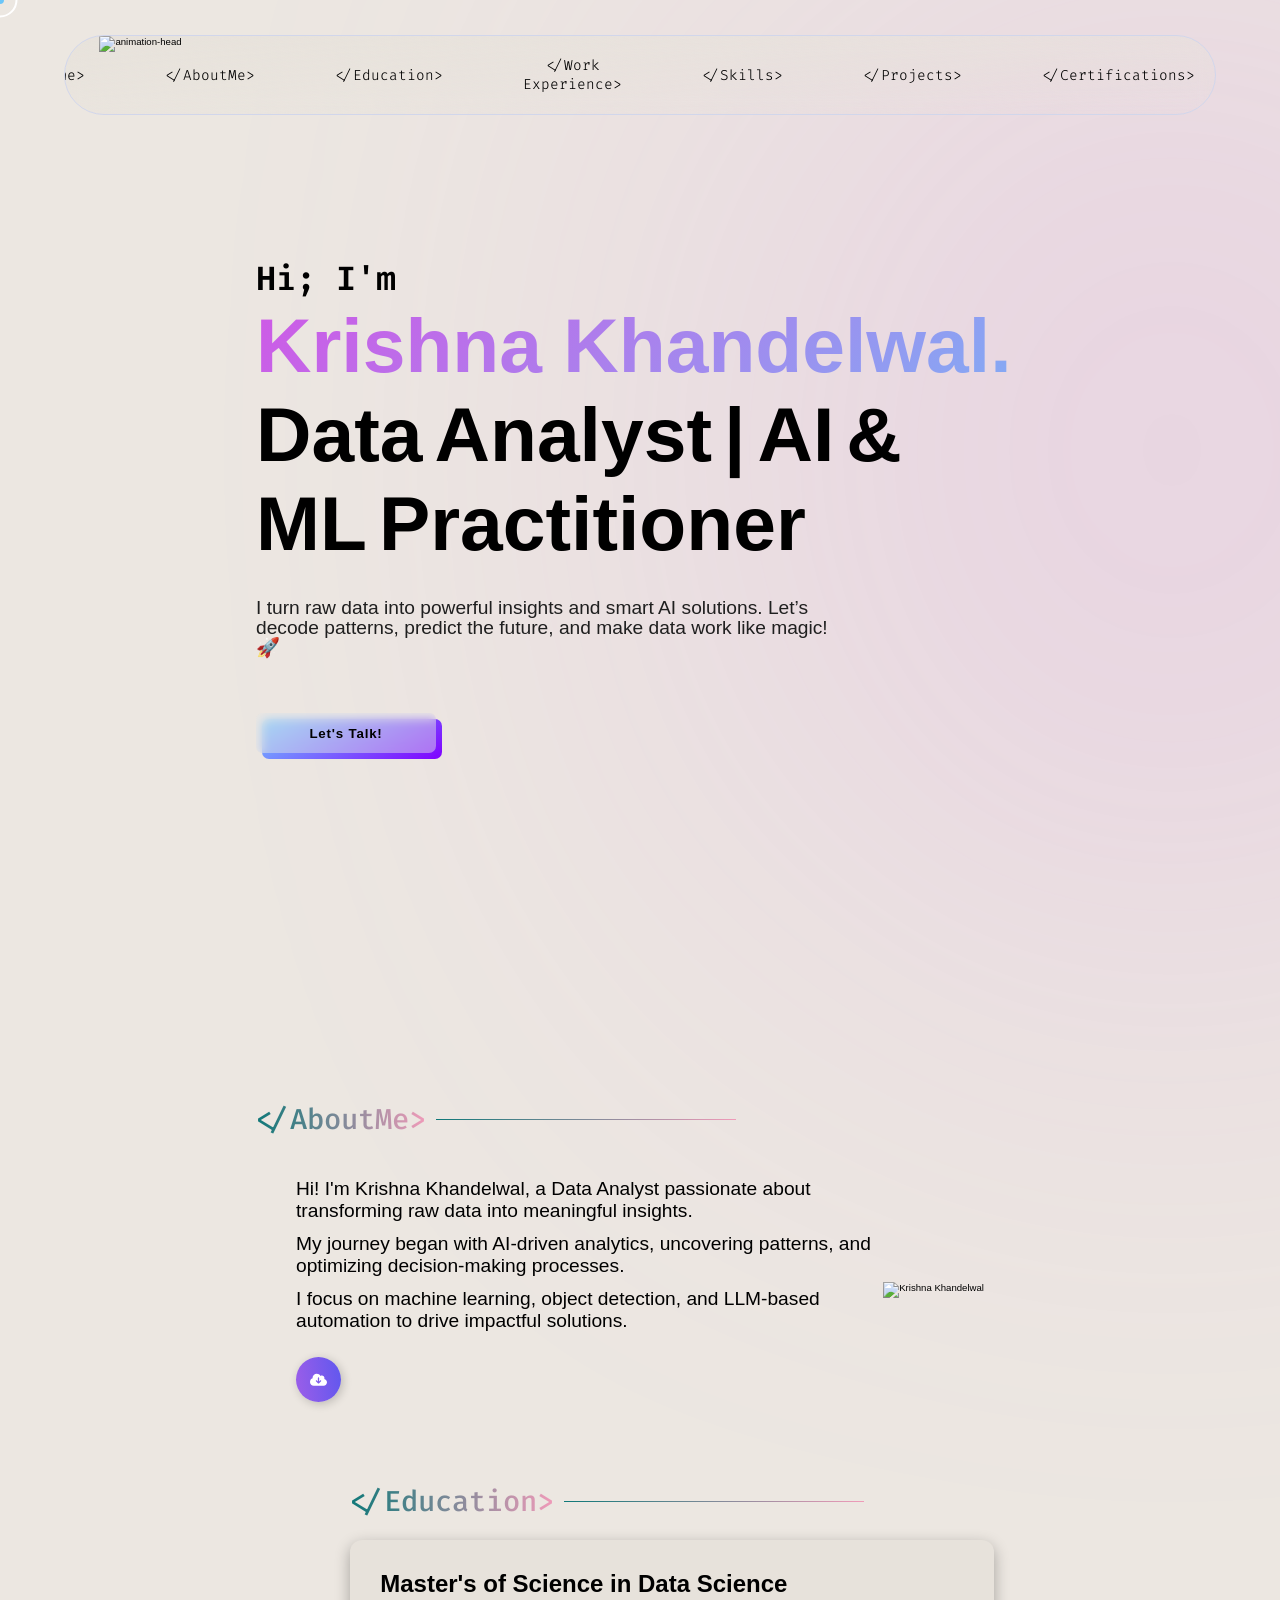
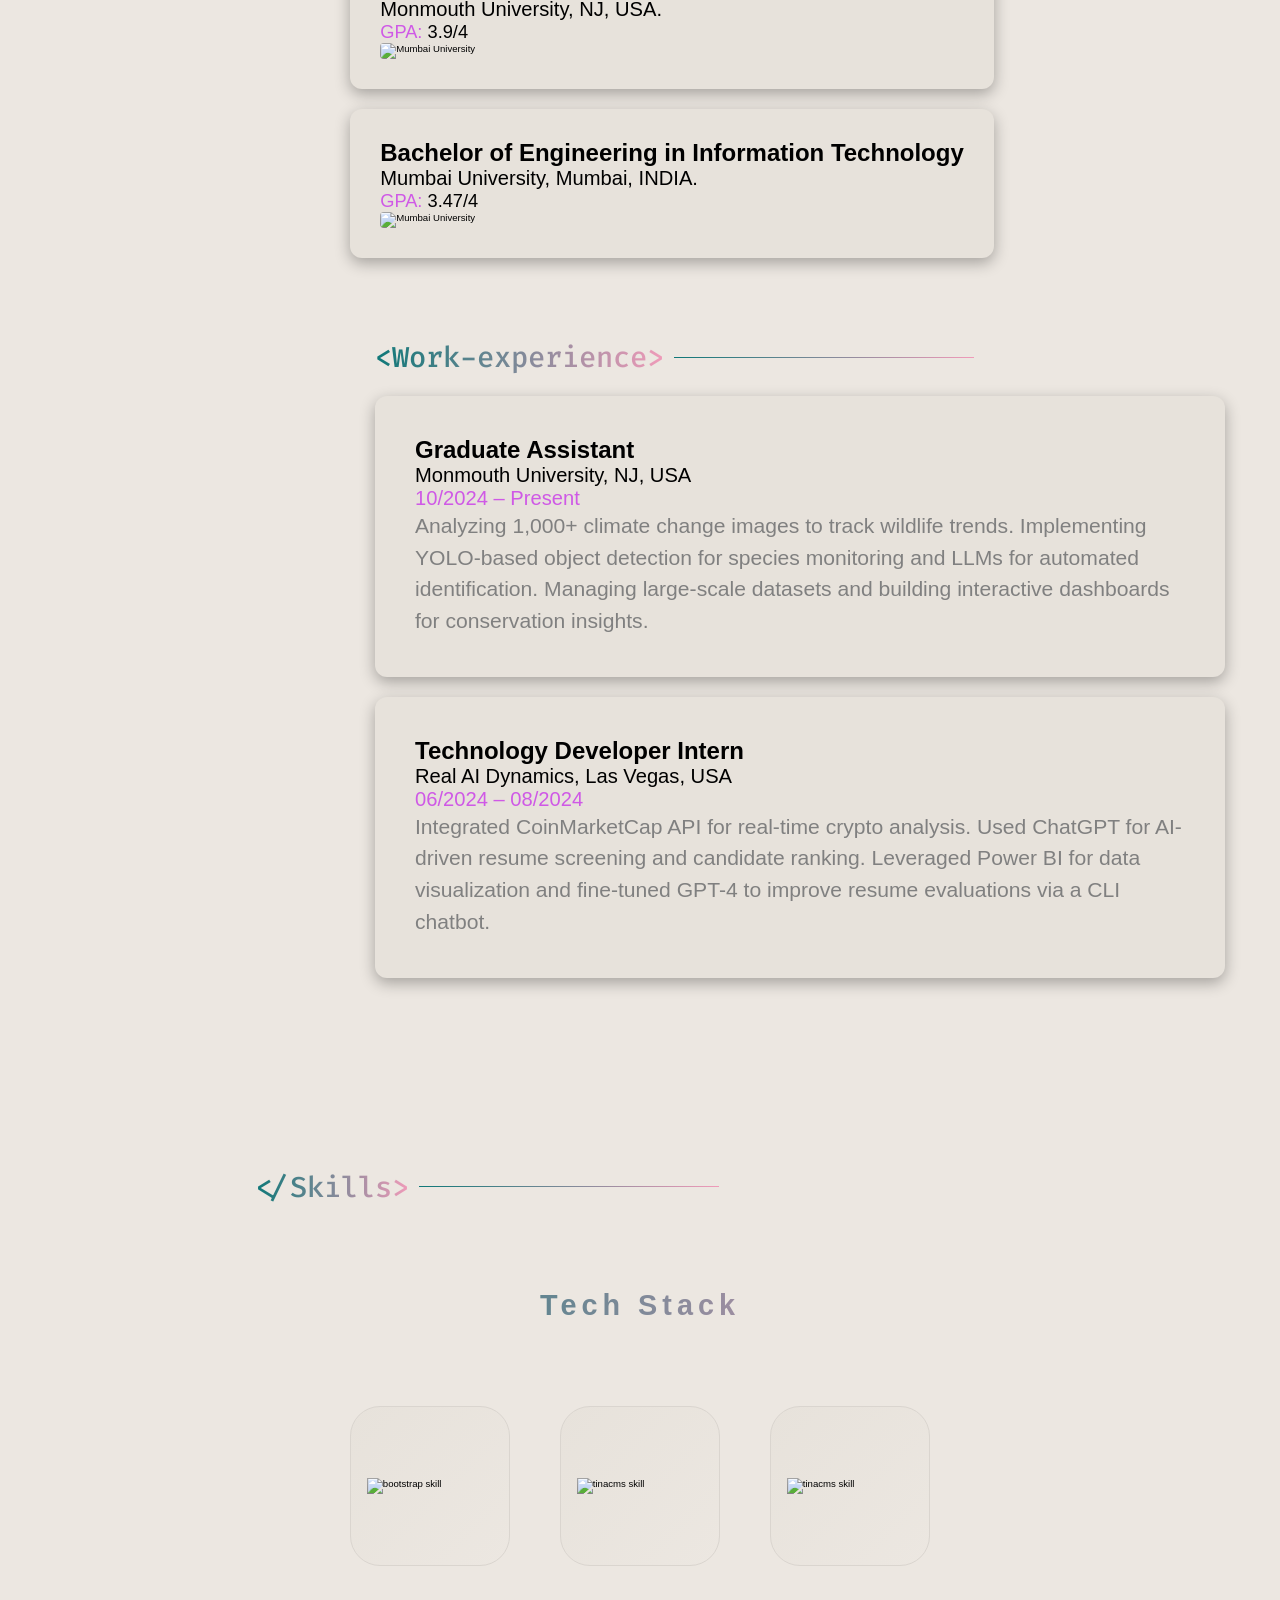
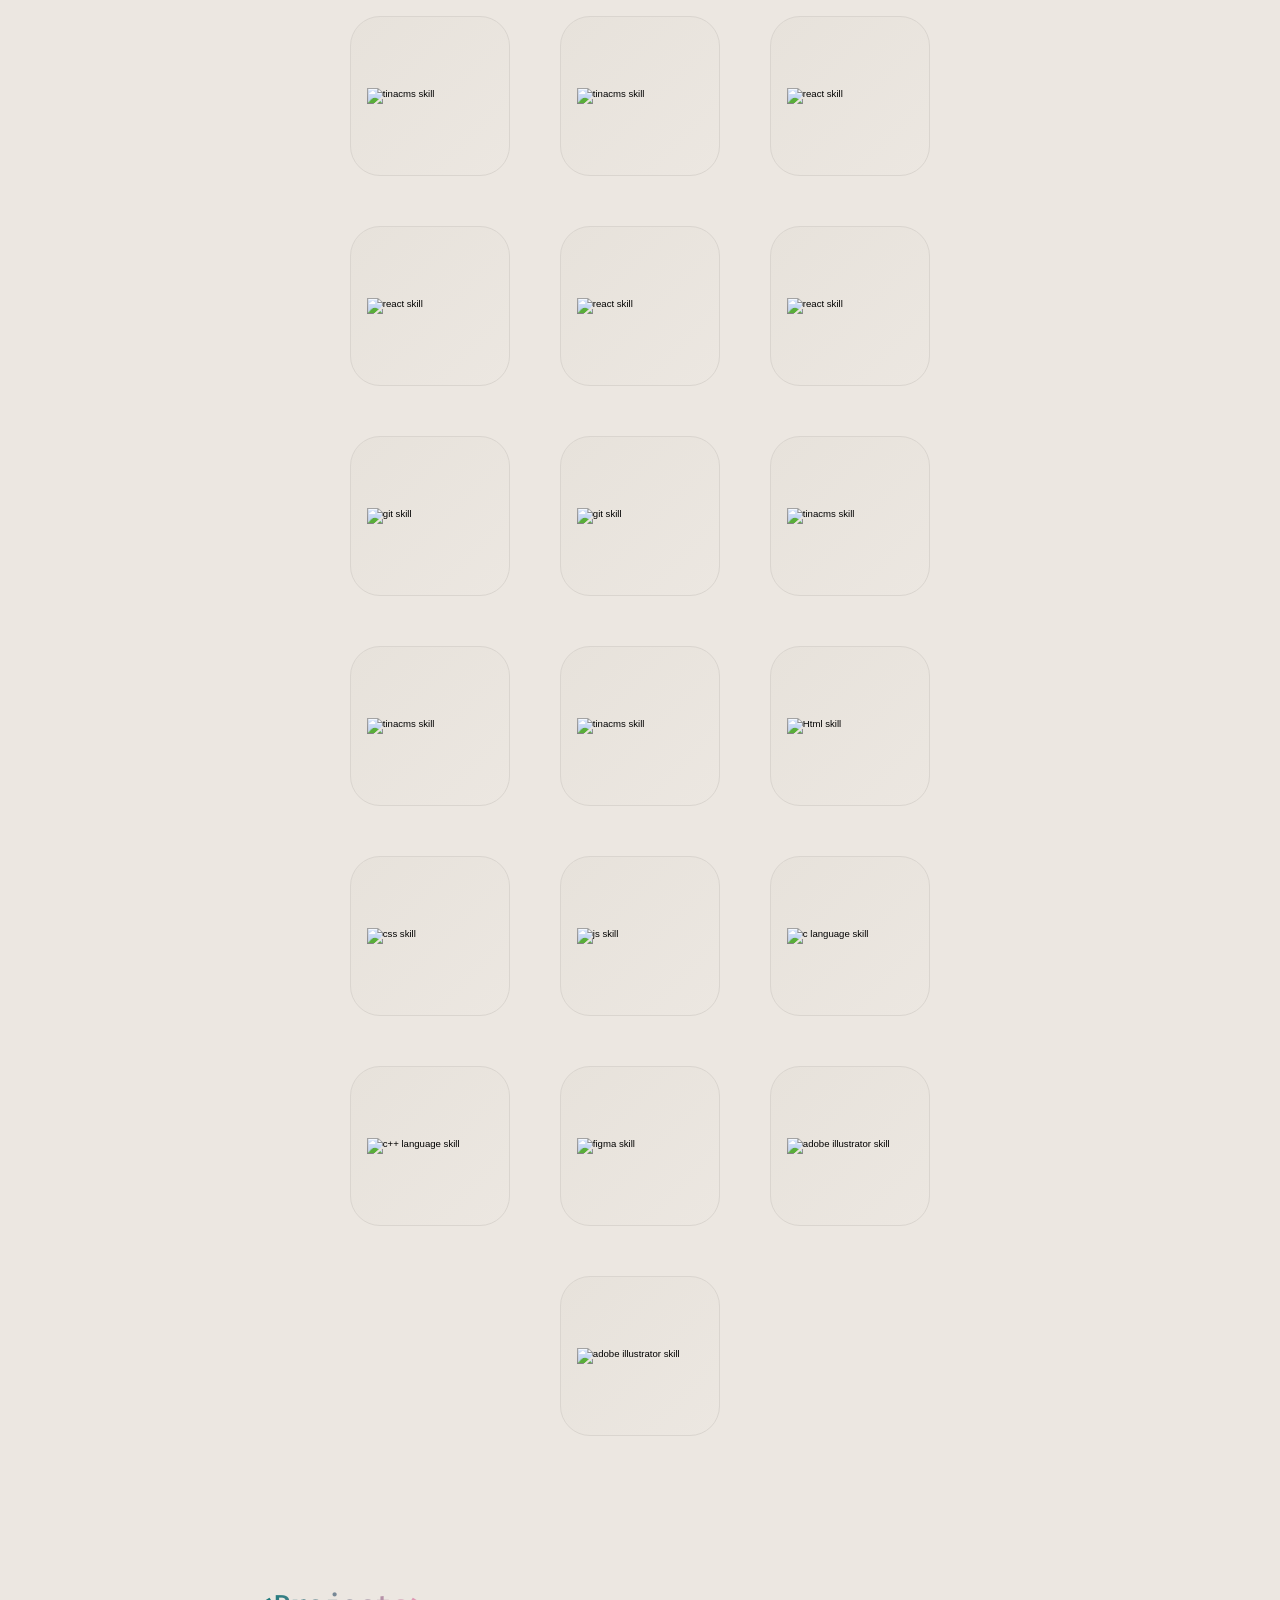
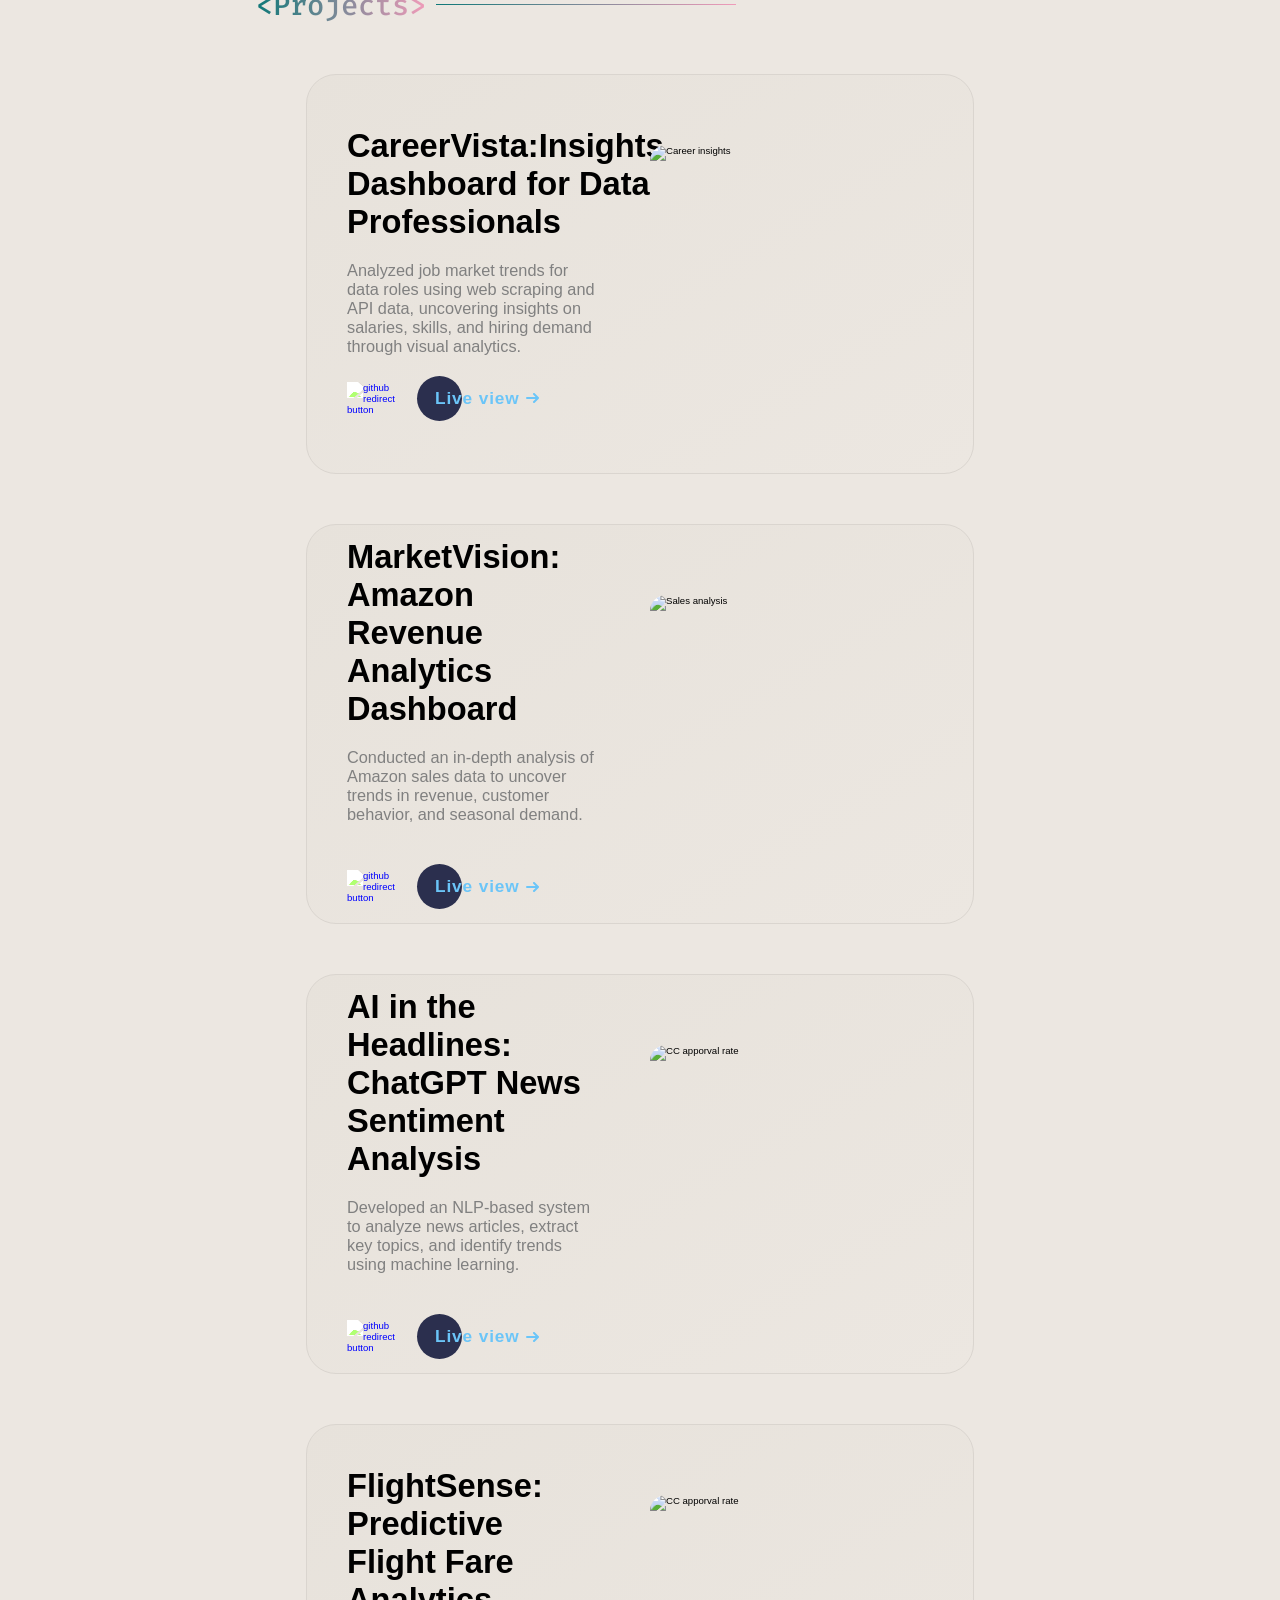
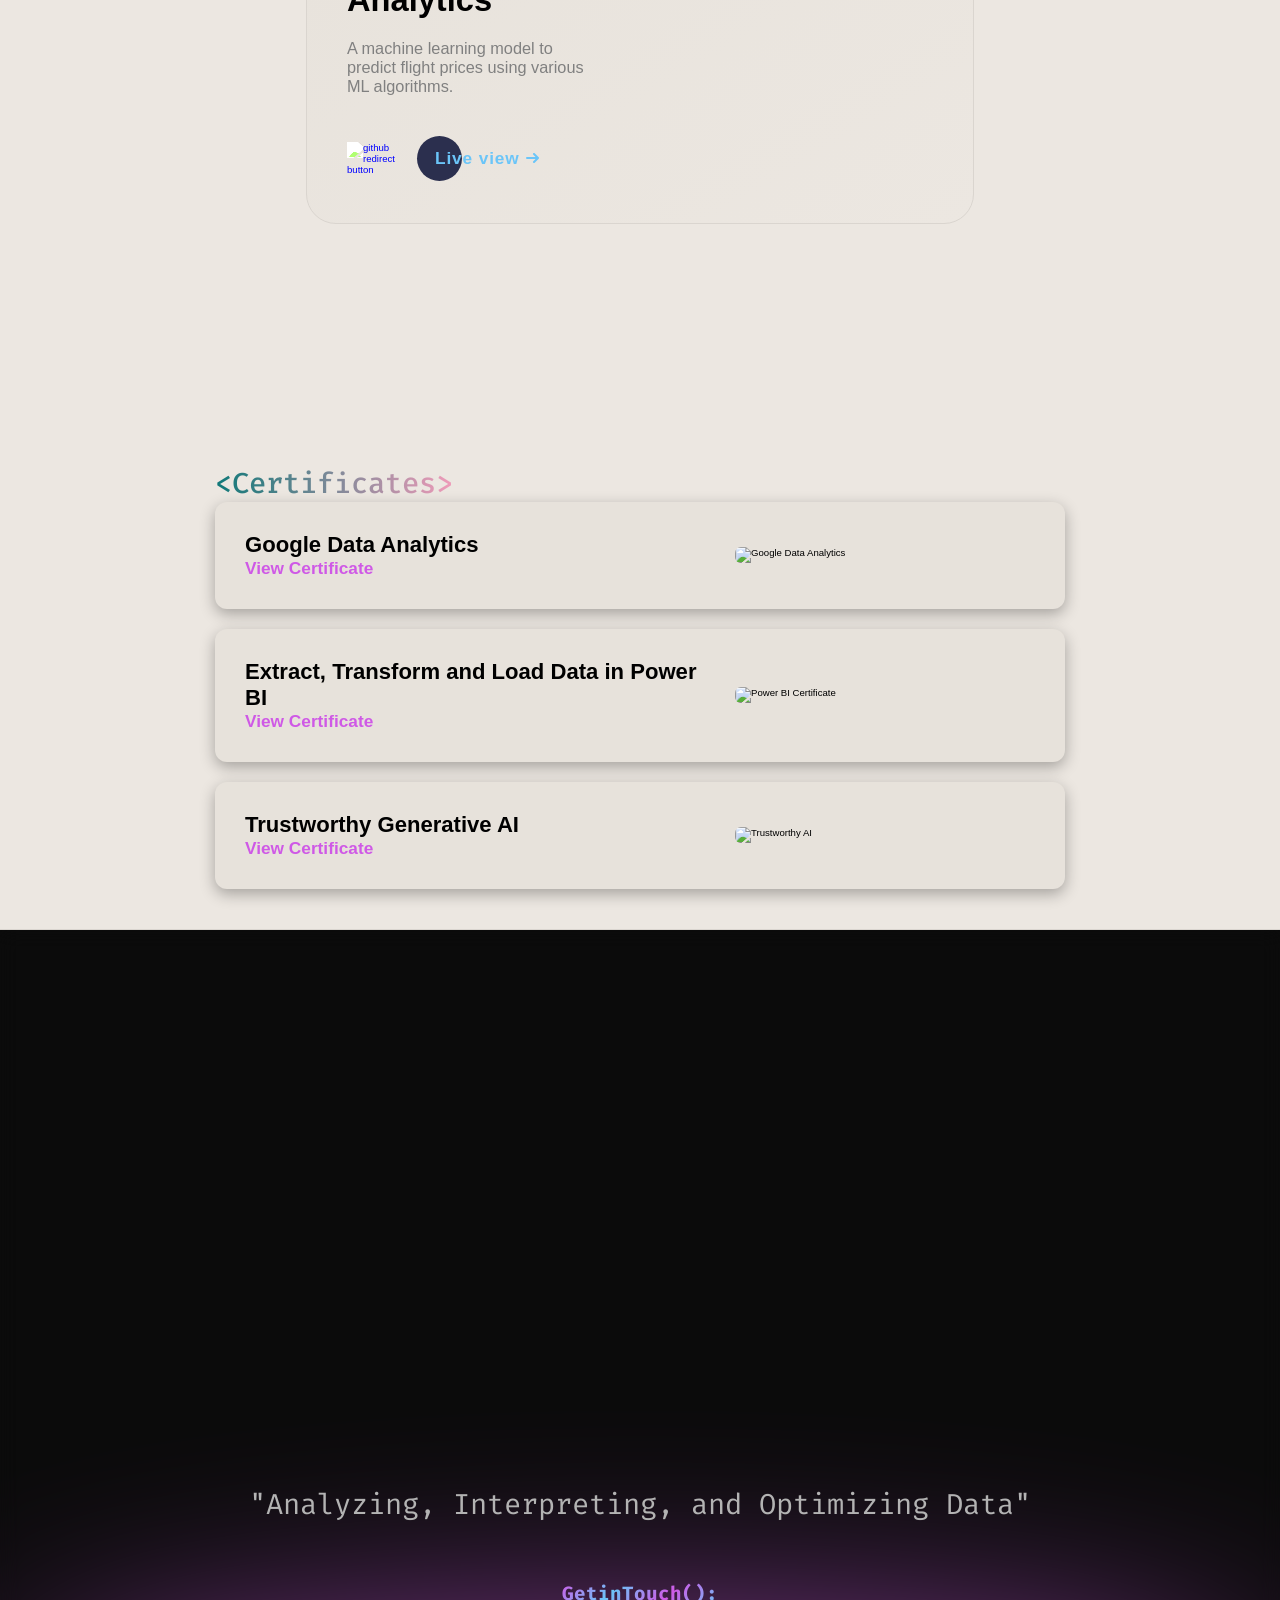
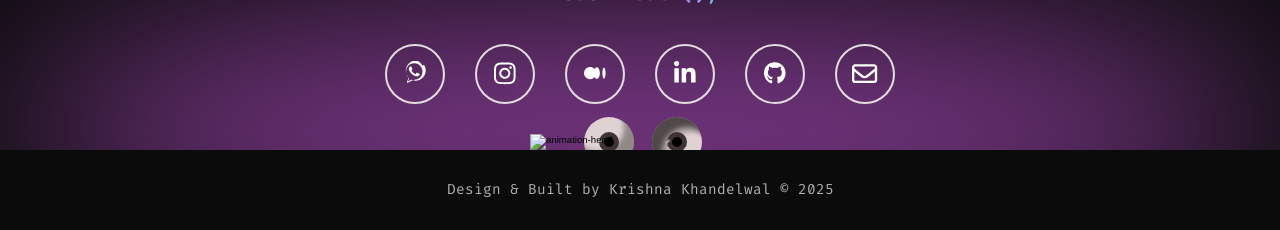
==== index.html @ 04df849b "Add files via upload" ====
<!DOCTYPE html>
<html lang="en">


<head>
  
  <meta charset="UTF-8" />
  <meta http-equiv="X-UA-Compatible" content="IE=edge" />
  <meta name="viewport" content="width=device-width, initial-scale=1.0" />
  <meta name="robots" content="index, follow" />
  <meta name="theme-color" content="#000" />
  <meta name="description"
    content="Krishna Khandelwal | Portfolio, Visit and know about me & my projects/designs. I value simple content structure, clean design patterns, and thoughtful interactions." />
  <meta name="keywords"
    content="" />
  <meta name="author" content="Vinod Jangid" />
  <meta property="og:image" content="" />
  <meta property="og:title" content="Krishna Khandelwal | Portfolio" />
  <meta property="og:description"
    content="Hi! My name is Krishna. I'm a Data analyst" />

  <meta property="og:url" content="" />
  <meta property="og:site_name" content="Krishna Khandelwal Portfolio" />

  <meta name="twitter:card" content="summary_large_image" />
  <meta name="twitter:site" content="@Vkrishnak30" />
  <meta name="twitter:title" content="Krishna Khandelwal | Portfolio" />
  <meta name="twitter:description"
  content="" />
  <meta name="twitter:image" content="" />
  <title>Krishna Khandelwal | Portfolio</title>
  <link rel="icon" type="image/x-icon" href="src/png/main-favicon.png" />
  <!-- aos cdn -->
  <link rel="stylesheet" href="https://unpkg.com/aos@next/dist/aos.css" />
  <!-- stylesheet -->
  <link rel="stylesheet" href="style.css" />
  <!-- google fonts-->
  <link rel="stylesheet"
    href="https://fonts.googleapis.com/css2?family=Passions+Conflict&family=Orbitron&family=Fira+Code&family=Six+Caps" />

<body  class="light-mode">
  
  <header>
    <div class="cursor-inner" id="cursor-inner"></div>
    <div class="cursor-outer" id="cursor-outer"></div>

    <div class="navbar" id="navbar">
      <div class="hey">Hey!</div>
      <div class="logo" tabindex="0" aria-label="vinod jangid logo">
        <div class="logo-top">
          <img src="src/png/nav-avatar.png" alt="animation-head" id="nav-avatar"/>
        </div>
      </div>
      <div class="navbar-tabs" id="navbar-tabs">
        <ul class="navbar-tabs-ul">
          <li class="home activeThistab" class="navbar-tabs-li" data-aos="fade-down" data-aos-delay="100">
            <a href="#home" tabindex="0" aria-label="Home menu button">
              &#60;/Home&#62;
            </a>
          </li>

          <li class="about" class="navbar-tabs-li" data-aos="fade-down" data-aos-delay="300">
            <a href="#about" aria-label="about menu button">
              &#60;/AboutMe&#62;
            </a>
          </li>

          <li class="education" class="navbar-tabs-li" data-aos="fade-down" data-aos-delay="300">
            <a href="#education" aria-label="about menu button">
              &#60;/Education&#62;
            </a>
          </li>

          <li class="work-experience navbar-tabs-li" data-aos="fade-down" data-aos-delay="300">
            <a href="work-experience.html" aria-label="work experience menu button">
              &#60;/Work Experience&#62;
            </a>
          </li>

          <li class="skills" class="navbar-tabs-li" data-aos="fade-down" data-aos-delay="500">
            <a href="#skills" aria-label="skills menu button">
              &#60;/Skills&#62;
            </a>
          </li>

          <li class="projects" class ="navbar-tabs-li" data-aos="fade-down" data-aos-delay="700">
            <a href="projects.html" aria-label="projects menu button">
              &#60;/Projects&#62;
            </a>
          </li>

          <li class="certifications navbar-tabs-li" data-aos="fade-down" data-aos-delay="500">
            <a href="certificates.html" aria-label="certifications menu button">
              &#60;/Certifications&#62;
            </a>
          </li>
        </ul>
      </div>
      <!-- navbar tabs ends -->
    </div>
  </header>
  <!-- header ends here -->

  <main>
    <!-- hamburger -->
    <div class="hamburger" id="hamburger" data-aos="fade">
      <div class="hamburgerbase">
        <button id="hamburger-button" onclick="hamburgerMenu()" tabindex="0" aria-label="Menu Button">
          <span class="burger-bar" id="burger-bar1"></span>
          <span class="burger-bar" id="burger-bar2"></span>
          <span class="burger-bar" id="burger-bar3"></span>
        </button>
      </div>
    </div>
    <!-- hamburger -->
    <div class="mobiletogglemenu" id="mobiletogglemenu">
      <ul class="mobile-navbar-tabs-ul" id="mobile-ul">
        <li id="home-mobile-tab" class="mobile-navbar-tabs-li home activeThismobiletab" onclick="hidemenubyli()">
          <a href="#home" tabindex="0" aria-label="Home menu button">
            &#60;/Home&#62;
          </a>
        </li>

        <li id="aboutme-mobile-tab" class="mobile-navbar-tabs-li about" onclick="hidemenubyli()">
          <a href="#about" tabindex="0" aria-label="about menu button">
            &#60;/AboutMe&#62;
          </a>
        </li>

        <li class="education" class="navbar-tabs-li" data-aos="fade-down" data-aos-delay="300">
          <a href="#education" abindex="0" aria-label="about menu button">
            &#60;/Education&#62;
          </a>
        </li>

        
        <li class="work-experience" class="navbar-tabs-li" data-aos="fade-down" data-aos-delay="300">
          <a href="#work-experience.html" abindex="0" aria-label="about menu button">
            &#60;/Work experience&#62;
          </a>
        </li>
        
        <li id="skills-mobile-tab" class="mobile-navbar-tabs-li skills" onclick="hidemenubyli()">
          <a href="#skills" tabindex="0" aria-label="skills menu button">
            &#60;/Skills&#62;
          </a>
        </li>
        <li id="projects-mobile-tab" class="mobile-navbar-tabs-li projects" onclick="hidemenubyli()">
          <a href="projects.html" aria-label="projects menu button">
            &#60;/Projects&#62;
          </a>
        </li>

        <li class="certifications" class="navbar-tabs-li" data-aos="fade-down" data-aos-delay="500">
          <a href="#certificates.html" aria-label="skills menu button">
            &#60;/Certifications&#62;
          </a>
        </li>
  
      </ul>
    </div>
    <!-- Mobile toggle menu ends -->

    <section class="landing-page-container" id="home">
      <div class="blob"></div>

      <div class="text-content">
        <article id="hello-friend" data-aos="fade-up" data-aos-delay="0">
          <p class="jello">H</p>
          <p class="jello">i</p>
          
          <p class="jello">;</p>
          &nbsp;
          <p class="jello">I</p>
          <p class="jello">'</p>
          <p class="jello">m</p>
        </article>
        <article id="name" data-aos="fade-up" data-aos-delay="200">
          <p class="jello">K</p>
          <p class="jello">r</p>
          <p class="jello">i</p>
          <p class="jello">s</p>
          <p class="jello">h</p>
          <p class="jello">n</p>
          <p class="jello">a</p>

          &nbsp;
          <p class="jello">K</p>
          <p class="jello">h</p>
          <p class="jello">a</p>
          <p class="jello">n</p>
          <p class="jello">d</p>
          <p class="jello">e</p>
          <p class="jello">l</p>
          <p class="jello">w</p>
          <p class="jello">a</p>
          <p class="jello">l</p>
          <p class="jello">.</p>
        </article>

        <article id="work" data-aos="fade-up" data-aos-delay="400">
          
          <div>
            <p class="jello">D</p>
            <p class="jello">a</p>
            <p class="jello">t</p>
            <p class="jello">a</p>
        </div>  
        
        <div>
            <p class="jello">A</p>
            <p class="jello">n</p>
            <p class="jello">a</p>
            <p class="jello">l</p>
            <p class="jello">y</p>
            <p class="jello">s</p>
            <p class="jello">t</p>
        </div>
        
        <div>
            <p class="jello">|</p>
        </div>
        
        <div>
            <p class="jello">A</p>
            <p class="jello">I</p>
        </div>
        
        <div>
            <p class="jello">&</p>
        </div>
        
        <div>
            <p class="jello">M</p>
            <p class="jello">L</p>
        </div>
        
        <div>
            <p class="jello">P</p>
            <p class="jello">r</p>
            <p class="jello">a</p>
            <p class="jello">c</p>
            <p class="jello">t</p>
            <p class="jello">i</p>
            <p class="jello">t</p>
            <p class="jello">i</p>
            <p class="jello">o</p>
            <p class="jello">n</p>
            <p class="jello">e</p>
            <p class="jello">r</p>
        </div>
        

        </article>
        <p id="info-para" data-aos="fade-up" data-aos-delay="600">
          I turn raw data into powerful insights and smart AI solutions. 
          Let’s decode patterns, predict the future, and make data work like magic! 🚀
        </p>
        <div class="contact-btn-div" data-aos="fade-up" data-aos-delay="800">
          <a href="mailto:krishnakhandelwal2001@gmail.com" tabindex="-1">
            <button class="letsTalkBtn">
              <p class="letsTalkBtn-text">Let's Talk!</p>
              <span class="letsTalkBtn-BG"></span>
            </button></a>
          <div class="setting-container" id="setting-container">
            <input type="checkbox" id="switchforsetting" onclick="settingtoggle()" />

            <label for="switchforsetting" id="labelforsetting" tabindex="0"
              aria-label="settings for sound and appearance"></label>

            <div class="visualmodetogglebuttoncontainer" id="visualmodetogglebuttoncontainer">
              <input type="checkbox" id="switchforvisualmode" onclick="visualmode()" />
              <label for="switchforvisualmode" id="labelforvisualmode" tabindex="0"
                aria-label="switch appearance"></label>
            </div>

            
          </div>
          <!-- setting div ends -->
           
        </div>
        <!-- contact-btn-div -->
      </div>
     
    </section>
    <!-- landing page ends here -->

<!-- ---------About me------------- -->

    <section class="about-section-container" id="about" data-aos="fade-up">
      <div class="about-section">
        <div class="section-heading">
          <h2 class="section-heading-article" tabindex="0" aria-label="About me heading">
            &#60;/AboutMe&#62;
          </h2>
          <p class="sectionHeadingP"></p>
        </div>

        <div class="info-dp-section">
          <div class="about-info">
            <p tabindex="0">
              Hi! I'm Krishna Khandelwal, a Data Analyst passionate about transforming raw data into meaningful insights.            </p>
            <br />
            <p tabindex="0">
              My journey began with AI-driven analytics, uncovering patterns, and optimizing decision-making processes.
                
            </p>
            <br />
            <p tabindex="0">
              I focus on machine learning, object detection, and LLM-based automation to drive impactful solutions.
                
            </p>
  <!------------- Resume button--------- -->

      <button class="resume-btn" id="resume-btn" onclick="openURL()">
        <div class="sign">
          <svg viewBox="0 0 640 512">
            <path
              d="M144 480C64.5 480 0 415.5 0 336c0-62.8 40.2-116.2 96.2-135.9c-.1-2.7-.2-5.4-.2-8.1c0-88.4 71.6-160 160-160c59.3 0 111 32.2 138.7 80.2C409.9 102 428.3 96 448 96c53 0 96 43 96 96c0 12.2-2.3 23.8-6.4 34.6C596 238.4 640 290.1 640 352c0 70.7-57.3 128-128 128H144zm79-167l80 80c9.4 9.4 24.6 9.4 33.9 0l80-80c9.4-9.4 9.4-24.6 0-33.9s-24.6-9.4-33.9 0l-39 39V184c0-13.3-10.7-24-24-24s-24 10.7-24 24V318.1l-39-39c-9.4-9.4-24.6-9.4-33.9 0s-9.4 24.6 0 33.9z" />
          </svg>
        </div>

        <div class="text">Resume</div>
      </button>
          </div>

          <div class="dp" data-aos="fade-up">
            <img src="src/webp/krishnasuit.jpeg" alt="Krishna Khandelwal" tabindex="0" aria-label="image of vinod" />
          </div>
        </div>
      </div>
    </section>
    <!-- about section ends  -->

<!-- ---------Education Starts------------- -->

    <section class="education-section-container" id="education" data-aos="fade-up">
      <div class="education-section">
        <div class="section-heading">
          <h2 class="section-heading-article" tabindex="0" aria-label="Education heading">
            &#60;/Education&#62;
          </h2>
          <p class="sectionHeadingP"></p>
        </div>

    
        <div class="education-details">
          <p tabindex="0"></p>
          <!-- Master's Degree -->
          <div class="education-card" data-aos="fade-right">
            <h3 class="degree">Master's of Science in Data Science</h3>
            <p class="university">Monmouth University, NJ, USA.</p>
            <p class="gpa">GPA: <span class="highlight">3.9/4</span></p>
            <img src="src/png/monmouth2.png" alt="Mumbai University" class="university-logo">
          </div>
    
          <!-- Bachelor's Degree -->
          <div class="education-card" data-aos="fade-left">
            <h3 class="degree">Bachelor of Engineering in Information Technology</h3>
            <p class="university">Mumbai University, Mumbai, INDIA.</p>
            <p class="gpa">GPA: <span class="highlight">3.47/4</span></p>
            <img src="src/png/mumbai.png" alt="Mumbai University" class="university-logo">
          </div>
        </div>
      </div>
    </section>
    <!-- ---------Education ENDS------------- -->

    <!------Work Exp start----- -->


    <section class="work-experience-section-container" id="work-experience" data-aos="fade-up">
      <div class="work-experience-section">
        <div class="section-heading">
          <h2 class="section-heading-article" tabindex="0" aria-label="Work Experience heading">
            &#60;<a href="work-experience.html">Work-experience</a>&#62;
          </h2>
          <p class="sectionHeadingP"></p>
        </div>
    
        <div class="work-experience-details">
          <p tabindex="0"></p>
    
          <!-- Job 1 -->
          <div class="work-experience-card" data-aos="fade-right">
            <h3 class="job-title">Graduate Assistant</h3>
            <p class="company">Monmouth University, NJ, USA</p>
            <p class="work-duration">10/2024 – Present</p>
            <p class="job-description">
              Analyzing 1,000+ climate change images to track wildlife trends. 
              Implementing YOLO-based object detection for species monitoring and LLMs for automated identification. 
              Managing large-scale datasets and building interactive dashboards for conservation insights.
            </p>
          </div>
    
          <!-- Job 2 -->
          <div class="work-experience-card" data-aos="fade-left">
            <h3 class="job-title">Technology Developer Intern</h3>
            <p class="company">Real AI Dynamics, Las Vegas, USA</p>
            <p class="work-duration">06/2024 – 08/2024</p>
            <p class="job-description">
              Integrated CoinMarketCap API for real-time crypto analysis. 
              Used ChatGPT for AI-driven resume screening and candidate ranking. 
              Leveraged Power BI for data visualization and fine-tuned GPT-4 to improve resume evaluations via a CLI chatbot.
            </p>
          </div>
          
        </div>
      </div>
    </section>

    <!------Work Exp END----- -->
    
    <!-- ---------Skills Starts------------- -->
    
    <section class="skills-section-container" id="skills">
      <div class="skills-section">
        <div class="section-heading" data-aos="fade-up">
          <h2 class="section-heading-article" tabindex="0" aria-label="skills heading">
            &#60;/Skills&#62;
          </h2>
          <p class="sectionHeadingP"></p>
        </div>

        <div class="frontend-dev-section">
          <h3 class="frontend-dev-heading" data-aos="fade-up" tabindex="0"
            aria-label="As a frontend a developer these are the skills i have">
            Tech Stack
          </h3>
          <ul class="tech-stack-wrapper">
            
            <li class="tech-stack-box" data-aos="fade-up">
              <img src="./src/png/python.png" alt="bootstrap skill" class="tech-stack-logo" />
              <span class="tooltip">PYTHON  </span>
            </li>

            <li class="tech-stack-box" data-aos="fade-up">
              <img src="./src/png/SCKIT LEARN.png" alt="tinacms skill" class="tech-stack-logo" />
              <span class="tooltip">SCIKIT LEARN</span>
            </li>

            <li class="tech-stack-box" data-aos="fade-up">
              <img src="./src/png/PYTORCH.png" alt="tinacms skill" class="tech-stack-logo" />
              <span class="tooltip">PYTORCH</span>
            </li>

            <li class="tech-stack-box" data-aos="fade-up">
              <img src="./src/png/TENSORFLOW.png" alt="tinacms skill" class="tech-stack-logo" />
              <span class="tooltip">TENSORFLOW</span>
            </li>

            <li class="tech-stack-box" data-aos="fade-up">
              <img src="./src/png/OPENCV.png" alt="tinacms skill" class="tech-stack-logo" />
              <span class="tooltip">OPENCV</span>
            </li>

            <li class="tech-stack-box" data-aos="fade-up">
              <img src="./src/png/mysql.png" alt="react skill" class="tech-stack-logo" />
              <span class="tooltip">SQL</span>
            </li>

            <li class="tech-stack-box" data-aos="fade-up">
              <img src="./src/png/MONGODB.png" alt="react skill" class="tech-stack-logo" />
              <span class="tooltip">MONGODB</span>
            </li>

            <li class="tech-stack-box" data-aos="fade-up">
              <img src="./src/png/r.png" alt="react skill" class="tech-stack-logo" />
              <span class="tooltip">R</span>
            </li>

            <li class="tech-stack-box" data-aos="fade-up">
              <img src="./src/png/AWS.png" alt="react skill" class="tech-stack-logo" />
              <span class="tooltip">AWS</span>
            </li>

            <li class="tech-stack-box" data-aos="fade-up">
              <img src="./src/png/Tableau.png" alt="git skill" class="tech-stack-logo" />
              <span class="tooltip">TABLEAU</span>
            </li>

            <li class="tech-stack-box" data-aos="fade-up">
              <img src="./src/png/Power BI.png" alt="git skill" class="tech-stack-logo" />
              <span class="tooltip">POWER BI</span>
            </li>

            <li class="tech-stack-box" data-aos="fade-up">
              <img src="./src/png/nlp.png" alt="tinacms skill" class="tech-stack-logo" />
              <span class="tooltip">NLP</span>
            </li>

            <li class="tech-stack-box" data-aos="fade-up">
              <img src="./src/png/deep-learning.png" alt="tinacms skill" class="tech-stack-logo" />
              <span class="tooltip">DEEP LEARNING</span>
            </li>

            <li class="tech-stack-box" data-aos="fade-up">
              <img src="./src/png/machine-learning.png" alt="tinacms skill" class="tech-stack-logo" />
              <span class="tooltip">ML</span>
            </li>

            <li class="tech-stack-box" data-aos="fade-up">
              <img src="./src/png/htmllogo.png" alt="Html skill" class="tech-stack-logo" />
              <span class="tooltip">HTML</span>
            </li>

            <li class="tech-stack-box" data-aos="fade-up">
              <img src="./src/png/csslogo.png" alt="css skill" class="tech-stack-logo" />
              <span class="tooltip">CSS</span>
            </li>

            <li class="tech-stack-box" data-aos="fade-up">
              <img src="./src/png/jslogo.png" alt="js skill" class="tech-stack-logo" />
              <span class="tooltip">JS</span>
            </li>

            <li class="tech-stack-box" data-aos="fade-up">
              <img src="./src/png/clogo.png" alt="c language skill" class="tech-stack-logo" />
              <span class="tooltip">C</span>
            </li>

            <li class="tech-stack-box" data-aos="fade-up">
              <img src="./src/png/cpplogo.png" alt="c++ language skill" class="tech-stack-logo" />
              <span class="tooltip">C++</span>
            </li>

            <li class="tech-stack-box" data-aos="fade-up">
              <img src="./src/png/figmalogo.png" alt="figma skill" class="tech-stack-logo" />
              <span class="tooltip">FIGMA</span>
            </li>

            <li class="tech-stack-box" data-aos="fade-up">
              <img src="./src/png/github-logo.png" alt="adobe illustrator skill" class="tech-stack-logo" />
              <span class="tooltip">GITHUB</span>
            </li>

            <li class="tech-stack-box" data-aos="fade-up">
              <img src="./src/png/ailogo.png" alt="adobe illustrator skill" class="tech-stack-logo" />
              <span class="tooltip">ADOBE AI</span>
            </li>
          </ul>
        </div>
      </div>
    </section>

    <!-- skills Ends -->

<!-- ---------Project Starts------------- -->

    <section class="projects-section-container" id="projects">
      <div class="projects-section-div">
        <div class="section-heading" data-aos="fade-up">
          <h2 class="section-heading-article" tabindex="0" aria-label="My projects starts from here">
            &#60;<a href="projects.html">Projects</a>&#62;
          </h2>
          <p class="sectionHeadingP"></p>
        </div>

        <!-- ---------DS analysis------------- -->

        <div class="project-boxes-div">
          <div data-aos="fade-up" class="project-box-wrapper">
            <div class="project-box project-box2" id="project-box2">
              <div class="info-div">
                
                <article class="ProjectHeading">CareerVista:Insights Dashboard for Data Professionals</article>
                <p class="ProjectDescription">
                  Analyzed job market trends for data roles using web scraping and API data, uncovering insights on salaries, skills, and hiring demand through visual analytics.
                </p>
                <div class="project-buttons">
                  <a href="https://github.com/Kkrishnaa30/Data-Job-Market-Analysis" target="_blank" class="github-redirect"
                    aria-label="">
                    <img src="src/svg/github.svg" alt="github redirect button" />
                  </a>
                  <a href="https://vinodjangid07.github.io/Pexelicons/" target="_blank" class="cta"
                    aria-label="Visit Pexelicons Live">
                    <span>Live view</span>
                    <svg viewBox="0 0 13 10" height="10px" width="15px">
                      <path d="M1,5 L11,5"></path>
                      <polyline points="8 1 12 5 8 9"></polyline>
                    </svg>
                  </a>
                </div>
              </div>
              <div class="image-div">
                <img src="src/webp/DS analysis.jpeg" alt="Career insights" />
              </div>
            </div>
          </div>

          <!-- -------Amazon sales--------------- -->
          <div class="project-box-wrapper" data-aos="fade-up">
            <div class="project-box project-box4" id="project-box4">
              <div class="info-div">
                          
                <article class="ProjectHeading">MarketVision: Amazon Revenue Analytics Dashboard</article>
                          <p class="ProjectDescription">
                            Conducted an in-depth analysis of Amazon sales data to uncover trends in revenue, customer behavior, and seasonal demand.
                        </p>
                          </p>
                          <div class="project-buttons">
                            <a href="https://github.com/Kkrishnaa30/Amazon-sales-analysis" target="_blank" class="github-redirect"
                              aria-label="Visit qr generator on github">
                              <img src="src/svg/github.svg" alt="github redirect button" />
                            </a>
                            <a href="https://medium.com/@krishnakhandelwal2001/amazon-sales-analysis-power-bi-dashboard-fbdd74bc66f2/" target="_blank" class="cta"
                              aria-label="Visit qr generator live">
                              <span>Live view</span>
                              <svg viewBox="0 0 13 10" height="10px" width="15px">
                                <path d="M1,5 L11,5"></path>
                                <polyline points="8 1 12 5 8 9"></polyline>
                              </svg>
                            </a>
                          </div>
                        </div>
                        <div class="image-div">
                          <img src="src/webp/Amazon.jpeg" alt="Sales analysis" />
                        </div>
                      </div>
                    </div>


          <!-- -------Chatgpt NLP--------------- -->
          
          <div class="project-box-wrapper" data-aos="fade-up">
            <div class="project-box project-box4" id="project-box4">
              <div class="info-div">
                
                <article class="ProjectHeading">AI in the Headlines: ChatGPT News Sentiment Analysis</article>
                <p class="ProjectDescription">
                  Developed an NLP-based system to analyze news articles, extract key topics, and identify trends using machine learning. 
              </p>
                </p>
                <div class="project-buttons">
                  <a href="https://github.com/Kkrishnaa30/Amazon-sales-analysis" target="_blank" class="github-redirect"
                    aria-label="Visit qr generator on github">
                    <img src="src/svg/github.svg" alt="github redirect button" />
                  </a>
                  <a href="https://medium.com/@krishnakhandelwal2001/ai-in-the-headlines-chatgpt-news-sentiment-analysis-eab8172c2d49" target="_blank" class="cta"
                    aria-label=>
                    <span>Live view</span>
                    <svg viewBox="0 0 13 10" height="10px" width="15px">
                      <path d="M1,5 L11,5"></path>
                      <polyline points="8 1 12 5 8 9"></polyline>
                    </svg>
                  </a>
                </div>
              </div>
              <div class="image-div">
                <img src="src/webp/GPT.png" alt="CC apporval rate" />
              </div>
            </div>
          </div>

          <!-- -------Flightsense--------------- -->

          <div class="project-box-wrapper" data-aos="fade-up">
            <div class="project-box project-box4" id="project-box4">
              <div class="info-div">
                
                <article class="ProjectHeading">FlightSense: Predictive Flight Fare Analytics</article>
                <p class="ProjectDescription">
                  A machine learning model to predict flight prices using various ML algorithms.
              </p>
                </p>
                <div class="project-buttons">
                  <a href="https://github.com/Kkrishnaa30/Flight-Fare-prediction" target="_blank" class="github-redirect"
                    aria-label="Visit qr generator on github">
                    <img src="src/svg/github.svg" alt="github redirect button" />
                  </a>
                  <a href="https://vinodjangid07.github.io/QR-Generator/" target="_blank" class="cta"
                    aria-label="Visit qr generator live">
                    <span>Live view</span>
                    <svg viewBox="0 0 13 10" height="10px" width="15px">
                      <path d="M1,5 L11,5"></path>
                      <polyline points="8 1 12 5 8 9"></polyline>
                    </svg>
                  </a>
                </div>
              </div>
              <div class="image-div">
                <img src="src/webp/FLIGHT-ICON.jpg" alt="CC apporval rate" />
              </div>
            </div>
          </div>

          <!-- ------End of project section---------------- -->

        </div>
      </div>
    </section>


<!-- ---------certificate Starts------------- -->

    <!-- Certificate Section -->
<section class="certificates-section-container" id="certifications" data-aos="fade-up">
  <div class="certificates-section">
    <div class="section-heading">
      <h2 class="section-heading-article" tabindex="0" aria-label="Certificates heading">
        &#60;<a href="certificates.html">Certificates</a>&#62;
      </h2>
    </div>

    <div class="certificates-details">
      
      <div class="certificate-card" data-aos="fade-right">
        <div class="certificate-info">
          <h3 class="certificate-title">Google Data Analytics</h3>
          <p class="certificate-link">
            <a href="https://www.coursera.org/account/accomplishments/professional-cert/QFAFGGZ4BFWE" target="_blank">View Certificate</a>
          </p>
        </div>
        <img src="src/png/google data.jpg" alt="Google Data Analytics" class="certificate-image">
      </div>

     
      <div class="certificate-card" data-aos="fade-left">
        <div class="certificate-info">
          <h3 class="certificate-title">Extract, Transform and Load Data in Power BI</h3>
          <p class="certificate-link">
            <a href="https://www.coursera.org/account/accomplishments/verify/12G3BDYAED9E" target="_blank">View Certificate</a>
          </p>
        </div>
        <img src="src/png/ets.png" alt="Power BI Certificate" class="certificate-image">
      </div>

      <div class="certificate-card" data-aos="fade-left">
          <div class="certificate-info">
            <h3 class="certificate-title">Trustworthy Generative AI</h3>
            <p class="certificate-link">
              <a href="https://www.coursera.org/account/accomplishments/verify/TFZH9MPK77Z3" target="_blank">View Certificate</a>
            </p>
          </div>
          <img src="src/png/trust ai.png" alt="Trustworthy AI" class="certificate-image">
        </div>

    </div>
    
  </div>
</section>
<!-- ---------certificate ENDS------------- -->

  
  </main>
  <!-- main ends here -->

  <footer id="footer">
    <button class="fas" id="backtotopbutton" onclick="scrolltoTopfunction()">
      <article aria-label="Back to top">&#8592;BACK TO TOP</article>
    </button>
    <div class="footer-background">
      <div class="footer-blob"></div>
    </div>
    <div class="footer-foreground">
      <div class="footercontainer">
        <div class="two-words">
          <article tabindex="0" aria-label="Analyzing, Interpreting, and Optimizing Data, my quote">
            "Analyzing, Interpreting, and Optimizing Data"
          </article>
        </div>
        <div class="social-media-container">
          <div class="getintouch-heading">
            <article>GetinTouch();</article>
          </div>
          <div class="logos">
          
          <a href="https://wa.me/18488449148" target="_blank" tabindex="0"
            aria-label="Chat with me on WhatsApp">
            <svg xmlns="http://www.w3.org/2000/svg" viewBox="0 0 448 512" class="SocialHandle">
              <path
                d="M380.9 97.1C339-3.2 240.3-33.6 147.5 16.2 97.1 43.5 58.4 91.8 44.4 149.5c-17.4 70.4 3.7 144 53.5 195.3l-35.7 93.1c-2.4 6.3.3 13.2 6.6 15.9 3.6 1.5 7.7 1.2 11.1-.7l98.7-53.6c19.5 5.3 39.6 8 59.8 8 116.8 0 211.9-94.4 211.9-211.2 0-43.3-13.1-84.5-37.4-119.2zm-169.1 302.4c-19.3 0-38.5-2.6-56.9-7.8-4.5-1.2-9.2-.7-13.3 1.3l-61.7 33.5 22.2-57.9c2.7-6.9 1.1-14.7-4.1-19.9-48.8-49.4-66.3-120.9-45.3-188.3 12-40.2 39.1-74.1 75.4-94.4 82.6-45.3 188.6-15.9 233.9 66.7 45.3 82.6 15.9 188.6-66.7 233.9-25.7 14.1-54.4 21.5-83.5 21.5zm101.7-138.5c-5.5-2.8-32.8-16.2-37.9-18.1-5.1-1.9-8.8-2.8-12.5 2.8s-14.3 18.1-17.5 21.8c-3.2 3.7-6.4 4.2-11.9 1.4-32.5-16.2-53.8-28.9-75.3-65.3-5.7-9.8 5.7-9.1 16.2-30.3 1.8-3.7.9-6.9-.5-9.7s-12.5-30.2-17.1-41.3c-4.5-10.8-9.1-9.3-12.5-9.5-3.2-.2-6.9-.2-10.5-.2s-9.7 1.4-14.7 6.9c-5.1 5.5-19.2 18.7-19.2 45.7s19.7 53.1 22.5 56.8c2.8 3.7 38.8 59.5 94.2 83.4 13.2 5.7 23.5 9.1 31.6 11.7 13.3 4.2 25.4 3.6 35 2.2 10.7-1.6 32.8-13.4 37.4-26.3 4.6-12.8 4.6-23.8 3.2-26.3-1.3-2.4-5-3.7-10.5-6.4z" />
            </svg>
          </a>
            

            <a href="https://www.instagram.com/_krrishna/profilecard/?igsh=MXdoaXRidDgxOXJ0dg%3D%3D" target="_blank" tabindex="0"
              aria-label="My instagram"><svg viewBox="0 0 448 512" class="SocialHandle">
                <path
                  d="M224.1 141c-63.6 0-114.9 51.3-114.9 114.9s51.3 114.9 114.9 114.9S339 319.5 339 255.9 287.7 141 224.1 141zm0 189.6c-41.1 0-74.7-33.5-74.7-74.7s33.5-74.7 74.7-74.7 74.7 33.5 74.7 74.7-33.6 74.7-74.7 74.7zm146.4-194.3c0 14.9-12 26.8-26.8 26.8-14.9 0-26.8-12-26.8-26.8s12-26.8 26.8-26.8 26.8 12 26.8 26.8zm76.1 27.2c-1.7-35.9-9.9-67.7-36.2-93.9-26.2-26.2-58-34.4-93.9-36.2-37-2.1-147.9-2.1-184.9 0-35.8 1.7-67.6 9.9-93.9 36.1s-34.4 58-36.2 93.9c-2.1 37-2.1 147.9 0 184.9 1.7 35.9 9.9 67.7 36.2 93.9s58 34.4 93.9 36.2c37 2.1 147.9 2.1 184.9 0 35.9-1.7 67.7-9.9 93.9-36.2 26.2-26.2 34.4-58 36.2-93.9 2.1-37 2.1-147.8 0-184.8zM398.8 388c-7.8 19.6-22.9 34.7-42.6 42.6-29.5 11.7-99.5 9-132.1 9s-102.7 2.6-132.1-9c-19.6-7.8-34.7-22.9-42.6-42.6-11.7-29.5-9-99.5-9-132.1s-2.6-102.7 9-132.1c7.8-19.6 22.9-34.7 42.6-42.6 29.5-11.7 99.5-9 132.1-9s102.7-2.6 132.1 9c19.6 7.8 34.7 22.9 42.6 42.6 11.7 29.5 9 99.5 9 132.1s2.7 102.7-9 132.1z" />
              </svg></a>
            
            <a href="https://medium.com/@krishnakhandelwal2001" target="_blank" tabindex="0"
              aria-label="My Medium Profile">
              <svg viewBox="0 0 1043.63 592.71" class="SocialHandle">
                <g data-name="Layer 2">
                  <g data-name="Layer 1">
                    <path
                      d="M588.67 296.21c0 163.67-131.81 296.21-294.34 296.21S0 459.88 0 296.21 131.81 0 294.34 0s294.33 132.54 294.33 296.21ZM765.62 296.21c0 156.31-65.78 283.06-146.96 283.06s-146.95-126.75-146.95-283.06 65.78-283.07 146.95-283.07 146.96 126.75 146.96 283.07Zm278 0c0 150.24-34.91 272.18-77.98 272.18s-77.98-121.94-77.98-272.18 34.91-272.18 77.98-272.18 77.98 121.94 77.98 272.18Z" />
                  </g>
                </g>
              </svg>
            </a>
             
            <a href="https://www.linkedin.com/in/krishnak-in/" target="_blank"
              aria-label="My Linkedin"><svg class="SocialHandle" viewBox="0 0 448 512">
                <path
                  d="M100.28 448H7.4V148.9h92.88zM53.79 108.1C24.09 108.1 0 83.5 0 53.8a53.79 53.79 0 0 1 107.58 0c0 29.7-24.1 54.3-53.79 54.3zM447.9 448h-92.68V302.4c0-34.7-.7-79.2-48.29-79.2-48.29 0-55.69 37.7-55.69 76.7V448h-92.78V148.9h89.08v40.8h1.3c12.4-23.5 42.69-48.3 87.88-48.3 94 0 111.28 61.9 111.28 142.3V448z" />
              </svg></a>

            <a href="https://github.com/Kkrishnaa30" target="_blank" aria-label="My github"><svg viewBox="0 0 496 512"
                class="SocialHandle">
                <path
                  d="M165.9 397.4c0 2-2.3 3.6-5.2 3.6-3.3.3-5.6-1.3-5.6-3.6 0-2 2.3-3.6 5.2-3.6 3-.3 5.6 1.3 5.6 3.6zm-31.1-4.5c-.7 2 1.3 4.3 4.3 4.9 2.6 1 5.6 0 6.2-2s-1.3-4.3-4.3-5.2c-2.6-.7-5.5.3-6.2 2.3zm44.2-1.7c-2.9.7-4.9 2.6-4.6 4.9.3 2 2.9 3.3 5.9 2.6 2.9-.7 4.9-2.6 4.6-4.6-.3-1.9-3-3.2-5.9-2.9zM244.8 8C106.1 8 0 113.3 0 252c0 110.9 69.8 205.8 169.5 239.2 12.8 2.3 17.3-5.6 17.3-12.1 0-6.2-.3-40.4-.3-61.4 0 0-70 15-84.7-29.8 0 0-11.4-29.1-27.8-36.6 0 0-22.9-15.7 1.6-15.4 0 0 24.9 2 38.6 25.8 21.9 38.6 58.6 27.5 72.9 20.9 2.3-16 8.8-27.1 16-33.7-55.9-6.2-112.3-14.3-112.3-110.5 0-27.5 7.6-41.3 23.6-58.9-2.6-6.5-11.1-33.3 2.6-67.9 20.9-6.5 69 27 69 27 20-5.6 41.5-8.5 62.8-8.5s42.8 2.9 62.8 8.5c0 0 48.1-33.6 69-27 13.7 34.7 5.2 61.4 2.6 67.9 16 17.7 25.8 31.5 25.8 58.9 0 96.5-58.9 104.2-114.8 110.5 9.2 7.9 17 22.9 17 46.4 0 33.7-.3 75.4-.3 83.6 0 6.5 4.6 14.4 17.3 12.1C428.2 457.8 496 362.9 496 252 496 113.3 383.5 8 244.8 8zM97.2 352.9c-1.3 1-1 3.3.7 5.2 1.6 1.6 3.9 2.3 5.2 1 1.3-1 1-3.3-.7-5.2-1.6-1.6-3.9-2.3-5.2-1zm-10.8-8.1c-.7 1.3.3 2.9 2.3 3.9 1.6 1 3.6.7 4.3-.7.7-1.3-.3-2.9-2.3-3.9-2-.6-3.6-.3-4.3.7zm32.4 35.6c-1.6 1.3-1 4.3 1.3 6.2 2.3 2.3 5.2 2.6 6.5 1 1.3-1.3.7-4.3-1.3-6.2-2.2-2.3-5.2-2.6-6.5-1zm-11.4-14.7c-1.6 1-1.6 3.6 0 5.9 1.6 2.3 4.3 3.3 5.6 2.3 1.6-1.3 1.6-3.9 0-6.2-1.4-2.3-4-3.3-5.6-2z" />
              </svg></a>

            <a href="mailto:krishnakhandelwal2001@gmail.com" target="_blank" aria-label="My G mail"><svg id="GmailLogo"
                viewBox="0 0 512 512">
                <path
                  d="M64 112c-8.8 0-16 7.2-16 16v22.1L220.5 291.7c20.7 17 50.4 17 71.1 0L464 150.1V128c0-8.8-7.2-16-16-16H64zM48 212.2V384c0 8.8 7.2 16 16 16H448c8.8 0 16-7.2 16-16V212.2L322 328.8c-38.4 31.5-93.7 31.5-132 0L48 212.2zM0 128C0 92.7 28.7 64 64 64H448c35.3 0 64 28.7 64 64V384c0 35.3-28.7 64-64 64H64c-35.3 0-64-28.7-64-64V128z" />
              </svg></a>
              
          </div>
        </div>
        <div class="footer-avatar-container">
          <img src="src/png/footer-avatar-krishna.png" alt="animation-head" class="footer-avatar-img" id="footer-wala-avatar"/>
          <div class="footer-avatar-face">
            <div class="footer-avatar-eye footer-left-eye">
              <div class="footer-pupil"></div>
            </div>
            <div class="footer-avatar-eye footer-right-eye">
              <div class="footer-pupil"></div>
            </div>
          </div>
        </div>
        <div class="footer-bottom">
          <article>
            Design & Built by Krishna Khandelwal
            &#169; 2025
          </article>
        </div>
      </div>
    </div>
  </footer>
  <!-- footer ends here -->

  <script src="main.js"></script>

  <script src="https://unpkg.com/aos@next/dist/aos.js"></script>
  <script>
    AOS.init();
  </script>

  <script>
    function openURL() {
      var url = "src/pdf/Resume-Krishnak.pdf";

      window.open(url, "_blank");
    }
  </script>

  <script>
    const cursorInner = document.getElementById("cursor-inner");
    const cursorOuter = document.getElementById("cursor-outer");
    const links = document.querySelectorAll("a,label,button");

    document.addEventListener("mousemove", function (e) {
      const posX = e.clientX;
      const posY = e.clientY;

      cursorInner.style.left = `${posX}px`;
      cursorInner.style.top = `${posY}px`;

      // cursorOuter.style.left = `${posX}px`;
      // cursorOuter.style.top = `${posY}px`;

      cursorOuter.animate(
        {
          left: `${posX}px`,
          top: `${posY}px`,
        },
        { duration: 500, fill: "forwards" }
      );

      links.forEach((link) => {
        link.addEventListener("mouseenter", () => {
          cursorInner.classList.add("hover");
          cursorOuter.classList.add("hover");
        });
        link.addEventListener("mouseleave", () => {
          cursorInner.classList.remove("hover");
          cursorOuter.classList.remove("hover");
        });
      });
    });
  </script>
 
</body>

</html>
---- style.css ----
#labelforsetting,
#labelforvisualmode,
#switchforvisualmode:checked+#labelforvisualmode {
    background-repeat: no-repeat;
    background-position: center
}

#labelforsetting,
#labelforsound {
    height: 40px;
    background-size: 60%
}

#preloader,
.invertapplied,
.invertsettinglabel {
    filter: invert(1)
}

#preloader,
noscript {
    width: 100%;
    height: 100%
}

body,
noscript {
    background-color: var(--color-dark-mode)
}

.main,
body {
    overflow-x: hidden
}

#backtotopbutton article,
:root {
    font-family: Whitney, -apple-system, BlinkMacSystemFont, Segoe UI, Roboto, Helvetica, Arial, sans-serif
}

.eye,
.image-div,
.logo,
.navbar,
.project-box,
.resume-btn,
footer {
    overflow: hidden
}

.cta,
.github-redirect,
.navbar-tabs-ul a {
    text-decoration: none
}

#GmailLogo,
.sign svg path {
    fill: white
}

* {
    box-sizing: border-box;
    margin: 0;
    padding: 0;
    -webkit-user-select: none;
    -moz-user-select: none;
    -ms-user-select: none;
    user-select: none;
    -webkit-tap-highlight-color: transparent
}

::selection {
    background-color: transparent
}

::-moz-selection {
    background: 0 0
}

html {
    font-size: 62.5%;
    scroll-behavior: smooth;
    text-rendering: optimizeLegibility;
    -webkit-font-smoothing: antialiased
}

:root {
    cursor: default;
    --color-white: #fff;
    --color-black: #000;
    --color-dark-mode: #11111b;
    --color-light-mode: #ece7e1;
    --color-ddd-color: #ddd;
    --color-gray: #c4c4c4;
    --color-purple: #8000ff;
    --color-light-purple: #cf59e6;
    --color-light-blue: #6bc5f8;
    --color-navbarBorder-dark: #e2e2e207;
    --color-shadowDark: rgba(0, 0, 0, 0.137);
    --static-heading-gradient-blue: #b0f3f1;
    --static-heading-gradient-pink: #ffcfdf;
    --tech-stack-box-first-color: #1a1a29;
    --tech-stack-box-second-color: rgba(27, 27, 40, 0);
    --tech-stack-box-border-color: #292929
}

#hello-friend,
.footer-bottom article,
.getintouch-heading article,
.language-speak article,
.navbar-tabs-ul li,
.two-words article {
    font-family: fira code
}

::-webkit-scrollbar {
    width: 5px
}

::-webkit-scrollbar-track {
    background: #0a0a10
}

::-webkit-scrollbar-thumb {
    background-color: #8000ff
}

.cursor-inner {
    width: 8px;
    height: 8px;
    background-color: var(--color-light-blue)
}

.cursor-outer {
    width: 35px;
    height: 35px;
    border: 2px solid #fff
}

.cursor-inner,
.cursor-outer {
    position: fixed;
    top: 0;
    left: 0;
    transform: translate(-50%, -50%);
    border-radius: 50%;
    z-index: 9999;
    pointer-events: none
}

.setting-container,
.settingactivate {
    transform-origin: left;
    transition-duration: .5s
}

.cursor-inner.hover {
    width: 25px;
    height: 25px;
    transition: .2s;
    mix-blend-mode: difference
}

.cursor-outer.hover {
    width: 50px;
    height: 50px;
    transition: .2s
}

.activeThistab:before,
.navbar-tabs-ul li:hover:before {
    background-color: var(--color-white);
    height: 10px;
    width: 10px;
    left: -20px
}

.light-mode {
    --color-dark-mode: #ece7e1;
    --color-black: #fff;
    --color-white: #000;
    --color-ddd-color: rgb(31, 31, 31);
    --color-navbarBorder-dark: #d1d6eb;
    --static-heading-gradient-blue: #0f7878;
    --static-heading-gradient-pink: #f09bb9;
    --color-shadowDark: #e2ddd7;
    --tech-stack-box-first-color: #e7e2db;
    --tech-stack-box-second-color: #ece7e100;
    --tech-stack-box-border-color: #dad5cf
}

.setting-container {
    width: 60px;
    height: 50px;
    margin-left: 50px;
    display: flex;
    align-items: center;
    gap: 30px;
    padding: 20px 0
}

#labelforsetting {
    width: 40px;
    display: flex;
    align-items: center;
    justify-content: center;
    padding: 0 20px;
    background-image: url(src/svg/settings-svgrepo-com.svg);
    transition-duration: .5s;
    cursor: pointer
}

.soundtogglebuttoncontainer,
.visualmodetogglebuttoncontainer {
    align-items: center;
    width: fit-content;
    transition-duration: .3s
}

.settingactivate {
    width: 200px
}

.visualmodetogglebuttoncontainer {
    height: fit-content;
    display: flex;
    justify-content: center;
    transform: translate(-50px) scale(0)
}

.visualmodeshow {
    transition-duration: .3s;
    transform: translate(0) scale(1)
}

#switchforsetting,
#switchforsound,
#switchforvisualmode,
.hamburger,
.mobiletogglemenu {
    display: none
}

#switchforsetting:checked+#labelforsetting {
    transform: rotate(180deg);
    transition-duration: .5s
}

#labelforvisualmode {
    position: relative;
    width: 40px;
    height: 40px;
    background-image: url(src/png/moon.png);
    background-size: 50%;
    transition-duration: .5s;
    cursor: pointer
}

#switchforvisualmode:checked+#labelforvisualmode {
    transform: rotate(360deg);
    transition-duration: .5s;
    background-image: url(src/png/sun.png);
    background-size: 60%
}

.soundtogglebuttoncontainer {
    height: fit-content;
    display: flex;
    justify-content: center;
    transform: translate(-130px) scale(0)
}

#labelforsound,
#preloader {
    display: flex;
    align-items: center;
    background-repeat: no-repeat;
    background-position: center
}

.soundmodeshow {
    transition-delay: .1s;
    transition-duration: .5s;
    display: inline-block;
    transform: translate(0) scale(1)
}

.logo,
.logo:hover {
    transition-duration: 1s
}

#labelforsound {
    position: relative;
    justify-content: center;
    width: 40px;
    background-image: url(src/svg/Mute_Icon.svg);
    cursor: pointer;
    transition-duration: .5s
}

#switchforsound:checked+#labelforsound {
    transition-duration: .5s;
    background-image: url(src/svg/Speaker_Icon.svg);
    background-size: 50%;
    background-repeat: no-repeat;
    background-position: center
}

header {
    width: 100%;
    height: 115px;
    display: flex;
    align-items: flex-end;
    justify-content: center
}

#preloader {
    background-color: #fff;
    position: fixed;
    z-index: 99999;
    justify-content: center;
    overflow-y: hidden;
    background-image: url(src/svg/Pulse-0.4s-200px.svg);
    background-size: 10%
}

.navbar,
noscript {
    display: flex;
    align-items: center;
    position: fixed
}

#name,
.getintouch-heading article {
    background: -webkit-linear-gradient(135deg, var(--color-light-blue), var(--color-light-purple), var(--color-light-blue), var(--color-light-purple));
    -webkit-text-fill-color: transparent
}

noscript {
    justify-content: center;
    font-size: 4rem;
    color: #fff;
    z-index: 999999
}

.fakenavbar {
    height: 0;
    width: 0%;
    background-color: transparent
}

.navbar {
    background-image: linear-gradient(to bottom right, var(--tech-stack-box-first-color), var(--tech-stack-box-second-color));
    backdrop-filter: blur(10px);
    height: 80px;
    width: 90%;
    padding: 0 20px;
    justify-content: space-between;
    z-index: 999;
    border: 1px solid var(--color-navbarBorder-dark);
    border-radius: 50px
}

.navbar-tabs,
.navbar-tabs-ul {
    height: 100%;
    align-items: center
}

.logo,
.navbar-tabs-ul li {
    position: relative;
    display: flex
}

.navbar-tabs {
    display: flex;
    width: 80%
}

.navbar-tabs-ul {
    width: 100%;
    display: flex;
    list-style: none;
    justify-content: flex-end;
    gap: 80px;
    color: var(--color-white)
}

.navbar-tabs-ul li {
    width: fit-content;
    height: 30px;
    text-align: center;
    align-items: center;
    justify-content: center;
    font-size: 1.5rem
}

.navbar-tabs-ul li:hover:before {
    content: "";
    position: absolute;
    border-radius: 5px;
    z-index: -1
}

.navbar-tabs-ul a {
    color: var(--color-white);
    font-weight: 100
}

.logo {
    width: 10%;
    height: 100%;
    flex-direction: column;
    align-items: center;
    justify-content: space-between;
    -webkit-user-select: none;
    -moz-user-select: none;
    -ms-user-select: none;
    user-select: none
}

.face,
.logo-top {
    width: 100%;
    align-items: center;
    display: flex
}

.hey {
    color: #fff;
    position: absolute;
    font-size: 2.5rem;
    font-weight: 300;
    background-color: #20222e;
    padding: 5px 10px;
    border-radius: 20px;
    left: 120px;
    bottom: 80px;
    opacity: 0
}

#hello-friend,
#work,
.about-info p,
.activeThistab,
.language-speak article {
    color: var(--color-white)
}

.blob,
.eye,
.pupil {
    border-radius: 50%
}

.popup {
    animation: 3s linear pop-up
}

@keyframes pop-up {
    from {
        bottom: -50px;
        left: 50px;
        opacity: 1
    }

    to {
        opacity: 0
    }
}

.logo-top {
    height: 100%;
    justify-content: center;
    transform-origin: bottom;
    position: relative
}

.activeThistab:before,
.face {
    content: "";
    position: absolute
}

.logo-top img {
    height: 100%;
    z-index: 2
}

.face {
    height: 74%;
    bottom: 0;
    justify-content: center;
    gap: 5px;
    z-index: 1;
    padding-left: 1px
}

.eye {
    width: 8px;
    height: 8px;
    display: flex;
    align-items: center;
    justify-content: center;
    background-color: #fff
}

.left-eye {
    box-shadow: -1px -2px 2px rgba(0, 0, 0, .589) inset
}

.right-eye {
    box-shadow: 1px 3px 2px rgba(0, 0, 0, .589) inset
}

.pupil {
    width: 3.5px;
    height: 3.5px;
    background: #241010
}

.logo:hover {
    transform: translateY(200px)
}

.activeThistab:before {
    border-radius: 50%;
    z-index: -1
}

.dp::after,
.dp::before {
    height: 300px;
    z-index: -2;
    content: ""
}

.main {
    width: 100%;
    height: fit-content;
    position: relative
}

.blob {
    position: absolute;
    right: -15%;
    top: 0;
    background-color: var(--color-light-purple);
    width: 600px;
    height: 100vh;
    filter: blur(300px);
    opacity: .3;
    animation: 1s linear infinite alternate-reverse breath
}

@keyframes breath {
    from {
        opacity: .3
    }

    to {
        opacity: .5
    }
}

.landing-page-container {
    width: 100%;
    height: calc(100vh - 115px);
    display: flex;
    flex-direction: row;
    align-items: center;
    justify-content: center
}

.text-content {
    display: flex;
    flex-direction: column;
    width: 60%;
    height: 100%;
    align-items: flex-start;
    justify-content: center
}

#hello-friend {
    font-size: 3.5rem;
    font-weight: 600;
    width: fit-content;
    display: flex;
    align-items: flex-end
}

#name,
#work {
    font-size: 8rem;
    width: fit-content
}

#name,
#work,
.letsTalkBtn-text {
    display: flex;
    font-weight: 700
}

@-webkit-keyframes vibrate-1 {

    0%,
    100% {
        -webkit-transform: translate(0);
        transform: translate(0)
    }

    20% {
        -webkit-transform: translate(-2px, 2px);
        transform: translate(-2px, 2px)
    }

    40% {
        -webkit-transform: translate(-2px, -2px);
        transform: translate(-2px, -2px)
    }

    60% {
        -webkit-transform: translate(2px, 2px);
        transform: translate(2px, 2px)
    }

    80% {
        -webkit-transform: translate(2px, -2px);
        transform: translate(2px, -2px)
    }
}

@keyframes vibrate-1 {

    0%,
    100% {
        -webkit-transform: translate(0);
        transform: translate(0)
    }

    20% {
        -webkit-transform: translate(-2px, 2px);
        transform: translate(-2px, 2px)
    }

    40% {
        -webkit-transform: translate(-2px, -2px);
        transform: translate(-2px, -2px)
    }

    60% {
        -webkit-transform: translate(2px, 2px);
        transform: translate(2px, 2px)
    }

    80% {
        -webkit-transform: translate(2px, -2px);
        transform: translate(2px, -2px)
    }
}

#name {
    align-items: flex-start;
    background: linear-gradient(-45deg, var(--color-light-blue), var(--color-light-purple), var(--color-light-blue), var(--color-light-purple));
    background-clip: text;
    -webkit-background-clip: text;
    background-size: 400% 400%;
    -webkit-animation: 3s infinite gradient;
    animation: 3s infinite gradient
}

@keyframes gradient {

    0%,
    100% {
        background-position: 0 50%
    }

    50% {
        background-position: 100% 50%
    }
}

#work {
    align-items: flex-start;
    flex-wrap: wrap
}

#info-para,
.about-info p {
    font-weight: 400;
    font-size: 2rem
}

#work div {
    display: flex;
    margin: 0 12px 0 0
}

.jello:hover {
    background-clip: text;
    -webkit-background-clip: text;
    -webkit-text-fill-color: transparent;
    background-color: #03e6ff;
    -webkit-animation: .9s both jello-vertical;
    animation: .9s both jello-vertical
}

#backtotopbutton,
.dp::after,
.dp::before,
.letsTalkBtn {
    background-color: transparent
}

@-webkit-keyframes jello-vertical {

    0%,
    100% {
        -webkit-transform: scale3d(1, 1, 1);
        transform: scale3d(1, 1, 1)
    }

    30% {
        -webkit-transform: scale3d(.75, 1.25, 1);
        transform: scale3d(.75, 1.25, 1)
    }

    40% {
        -webkit-transform: scale3d(1.25, .75, 1);
        transform: scale3d(1.25, .75, 1)
    }

    50% {
        -webkit-transform: scale3d(.85, 1.15, 1);
        transform: scale3d(.85, 1.15, 1)
    }

    65% {
        -webkit-transform: scale3d(1.05, .95, 1);
        transform: scale3d(1.05, .95, 1)
    }

    75% {
        -webkit-transform: scale3d(.95, 1.05, 1);
        transform: scale3d(.95, 1.05, 1)
    }
}

@keyframes jello-vertical {

    0%,
    100% {
        -webkit-transform: scale3d(1, 1, 1);
        transform: scale3d(1, 1, 1)
    }

    30% {
        -webkit-transform: scale3d(.75, 1.25, 1);
        transform: scale3d(.75, 1.25, 1)
    }

    40% {
        -webkit-transform: scale3d(1.25, .75, 1);
        transform: scale3d(1.25, .75, 1)
    }

    50% {
        -webkit-transform: scale3d(.85, 1.15, 1);
        transform: scale3d(.85, 1.15, 1)
    }

    65% {
        -webkit-transform: scale3d(1.05, .95, 1);
        transform: scale3d(1.05, .95, 1)
    }

    75% {
        -webkit-transform: scale3d(.95, 1.05, 1);
        transform: scale3d(.95, 1.05, 1)
    }
}

#info-para {
    width: 75%;
    padding-top: 30px;
    color: var(--color-ddd-color);
    line-height: 20px
}

.contact-btn-div {
    width: 100%;
    padding-top: 50px;
    height: fit-content;
    display: flex;
    align-items: center;
    justify-content: flex-start
}

.letsTalkBtn {
    position: relative;
    border: none;
    width: 180px;
    height: 40px;
    border-radius: 0;
    cursor: pointer;
    transition: .3s
}

.letsTalkBtn-text {
    width: 100%;
    height: 100%;
    background-color: rgba(230, 230, 230, .466);
    border: none;
    border-radius: 7px;
    backdrop-filter: blur(5px);
    color: #000;
    align-items: center;
    justify-content: center;
    letter-spacing: .8px
}

.cta:hover span,
.text,
.tooltip {
    color: #fff
}

.resume-btn,
.sign {
    align-items: center;
    transition-duration: .3s;
    display: flex
}

.letsTalkBtn-BG {
    position: absolute;
    width: 100%;
    height: 100%;
    background-image: linear-gradient(150deg, #71cbff, #8000ff);
    z-index: -1;
    left: 6px;
    top: 6px;
    border-radius: 7px;
    pointer-events: none;
    transition: .3s
}

.letsTalkBtn:hover {
    transform: translateY(-2px) translateX(-2px)
}

.letsTalkBtn:hover .letsTalkBtn-BG {
    transform: translateY(2px) translateX(2px)
}

.letsTalkBtn:active {
    transform: translateY(7px) translateX(7px)
}

.letsTalkBtn:active .letsTalkBtn-BG {
    transform: translateY(-7px) translateX(-7px)
}

.resume-btn {
    margin-top: 25px;
    justify-content: flex-start;
    width: 45px;
    height: 45px;
    border: none;
    border-radius: 50%;
    cursor: pointer;
    box-shadow: 2px 2px 10px rgba(0, 0, 0, .199);
    background: linear-gradient(82.3deg, #965de9 10.8%, #6358ee 94.3%);
    position: relative
}

.projects-heading-article,
.projectsHeadingP,
.section-heading-article,
.sectionHeadingP,
.skills-heading-article,
.skillsHeadingP {
    background-image: -webkit-gradient(linear, left top, right top, var(--static-heading-gradient-blue), var(--static-heading-gradient-pink));
    background-image: -webkit-linear-gradient(left, var(--static-heading-gradient-blue), var(--static-heading-gradient-pink))
}

.dp::after,
.dp::before,
.text {
    position: absolute
}

.sign {
    width: 100%;
    justify-content: center
}

.sign svg {
    width: 17px
}

.text {
    right: 0;
    width: 0%;
    opacity: 0;
    font-size: 1em;
    font-weight: 600;
    transition-duration: .3s
}

.resume-btn:hover {
    width: 130px;
    border-radius: 40px;
    transition-duration: .3s
}

.resume-btn:hover .sign {
    width: 30%;
    transition-duration: .3s;
    padding-left: 20px
}

.resume-btn:hover .text {
    opacity: 1;
    width: 70%;
    transition-duration: .3s;
    padding-right: 10px
}

.dp,
.dp::after,
.dp::before,
.dp:hover::after,
.dp:hover::before {
    transition-duration: .5s
}

.resume-btn:active {
    transform: translate(2px, 2px)
}

.about-section-container {
    width: 100%;
    height: fit-content;
    display: flex;
    align-items: center;
    justify-content: center;
    flex-direction: column;
    padding-top: 200px
}

.about-section,
.projects-section-div,
.skills-section {
    width: 60%;
    display: flex;
    flex-direction: column;
    align-items: center;
    justify-content: center
}

.projects-heading,
.section-heading,
.skills-heading {
    width: 100%;
    display: flex;
    align-items: center;
    gap: 10px
}

.dp img,
.dp::after,
.dp::before {
    width: 300px
}

.projects-heading-article,
.education-heading,
.work-experience-heading,
.section-heading-article,
.skills-heading-article
.certificates-heading {
    font-size: 3rem;
    font-family: fira code;
    font-weight: 500;
    background-image: linear-gradient(90deg, var(--static-heading-gradient-blue), var(--static-heading-gradient-pink));
    background-clip: text;
    -webkit-background-clip: text;
    -webkit-text-fill-color: transparent
}
.projectsHeadingP,
.sectionHeadingP,
.skillsHeadingP {
    width: 300px;
    height: 1px;
    background-image: linear-gradient(90deg, var(--static-heading-gradient-blue), var(--static-heading-gradient-pink))
}

.info-dp-section {
    display: flex;
    justify-content: center;
    align-items: center;
    padding: 40px;
    max-width: 900px;
    margin: auto;
}

.about-content {
    display: flex;
    justify-content: space-between;
    align-items: center;
    gap: 20px;
}

.about-info {
    flex: 1;
}

.profile-photo {
    flex: 0.5;
    max-width: 200px;
}

.profile-photo img {
    width: 100%;
    border-radius: 10px;
    box-shadow: 0px 4px 10px rgba(96, 29, 29, 0.2);
}

/* Center the Education Heading */
.education-section-container {
    width: 105%;
    padding: 40px;
    text-align: center; /* Ensures everything inside is centered */
    display: flex;
    flex-direction: column;
    align-items: center; /* Forces center alignment */
    
}
  
  /* Education Heading */
.education-heading {
    font-size: 2.5rem;
    font-weight: 900; /* Extra bold for emphasis */
    color: #ece9e9;
    text-transform: uppercase;
    letter-spacing: 1.5px;
    border-bottom: 4px solid #eeeeee;
    padding-bottom: 10px;
    text-align: center;
    display: inline-block;
    margin-bottom: 40px;
    
}
  
  /* Education Details Container */
.education-details {
    width: 100%;
    max-width: 850px; /* Prevents stretching too wide */
    display: flex;
    flex-direction: column;
    gap: 20px;
    
  }
  
  /* Education Card */
  .education-card {
    background: var(--tech-stack-box-first-color);
    padding: 30px;
    border-radius: 12px;
    transition: 0.3s ease-in-out;
    text-align: left;
    box-shadow: 0px 5px 15px rgba(0, 0, 0, 0.3);
  }
  
  .education-card:hover {
    background: var(--tech-stack-box-second-color);
  }
  
  /* University Logo (Aligned to Right) */
.university-logo {
    width: 1200px;
    height: 200px;
    object-fit: contain;
    border-radius: 4px;
  }
  /* Degree, University, and GPA - All Bolder */
  .degree {
    font-size: 2.5rem;
    
    color: var(--color-white);
  }
  
  .university {
    font-size: 2.1rem;
    
    color: var(--color-white);
  }
  
  .gpa {
    font-size: 1.9rem;
    
    color:var(--color-light-purple);
  }
  
  /* Highlight */
  .highlight {
    color: var(--color-white);
    
  }
  
/*end of education*/



/* Center the Work Experience Section */
.work-experience-section-container {
    width: 200%;
    max-width: 1600px;
    padding: 40px;
    text-align: center; /* Ensures everything inside is centered */
    display: flex;
    flex-direction: column;
    align-items: center; /* Forces center alignment */
}

/* Work Experience Heading */
.work-experience-heading {
    font-size: 2.5rem;
    font-weight: 900; /* Extra bold for emphasis */
    color: #ffffff;
    text-transform: uppercase;
    letter-spacing: 1.5px;
    border-bottom: 4px solid #ffcc66;
    padding-bottom: 10px;
    text-align: center;
    display: inline-block;
    margin-bottom: 40px;
}

/* Work Experience Details Container */
.work-experience-details {
    width: 100%; /* Prevents right stretching */
    max-width: 850px; /* Matches Education section */
    display: flex;
    flex-direction: column;
    gap: 20px;
    align-items: center; /* Ensures everything is centered */
}
 
/* Work Experience Card */
.work-experience-card {
    background: var(--tech-stack-box-first-color);
    padding: 40px;
    border-radius: 12px;
    transition: 0.3s ease-in-out;
    text-align: left;
    box-shadow: 0px 5px 15px rgba(0, 0, 0, 0.3);
    width: 100%;
    max-width: 850px; /* Matches Education card width */
}

.work-experience-card:hover {
    background: var(--tech-stack-box-second-color);
}

/* Job Title, Company, and Work Duration */
.job-title {
    font-size: 2.5rem;
    color: var(--color-white);
}

.company {
    font-size: 2.1rem;
    color: var(--color-white);
}

.work-duration {
    font-size: 2.1rem;
    color: var(--color-light-purple);
}

/* Job Description */
.job-description {
    font-size: 2.2rem;
    color: gray;
    line-height: 1.5;
}

/* Highlight */
.highlight {
    color: var(--color-white);
}

 /*end of work exp*/


.skills-section-container {
    padding-top: 150px;
    width: 100%;
    display: flex;
    align-items: center;
    justify-content: center
}

.language-speak,
.tech-stack-wrapper {
    width: 100%;
    display: flex;
    align-items: center
}

.language-speak {
    height: 50px;
    justify-content: center
}

.language-speak article {
    font-size: 2rem;
    font-weight: 600
}

.frontend-dev-section {
    width: 100%;
    margin-top: 50px
}

.frontend-dev-heading {
    width: 100%;
    text-align: center;
    display: flex;
    justify-content: center;
    align-items: center;
    font-size: 3rem;
    font-weight: 900;
    height: 100px;
    letter-spacing: 5px;
    background-image: -webkit-gradient(linear, left top, right top, var(--static-heading-gradient-blue), var(--static-heading-gradient-pink));
    background-image: -webkit-linear-gradient(left, var(--static-heading-gradient-blue), var(--static-heading-gradient-pink));
    background-image: linear-gradient(90deg, var(--static-heading-gradient-blue), var(--static-heading-gradient-pink));
    background-clip: text;
    -webkit-background-clip: text;
    -webkit-text-fill-color: transparent
}

.project-box,
.tech-stack-box {
    background-image: linear-gradient(to bottom right, var(--tech-stack-box-first-color), var(--tech-stack-box-second-color))
}

.tech-stack-wrapper {
    justify-content: center;
    flex-wrap: wrap;
    gap: 50px;
    margin-top: 50px
}

.tech-stack-box,
.tooltip {
    align-items: center;
    display: flex
}

.tech-stack-box {
    width: 160px;
    height: 160px;
    justify-content: center;
    border-radius: 30px;
    border: 1px solid var(--tech-stack-box-border-color);
    position: relative
}

.tech-stack-box img {
    width: 80%
}

.tech-stack-box:hover .tooltip {
    opacity: 1;
    transition-duration: .3s
}

.tooltip {
    position: absolute;
    top: -20px;
    opacity: 0;
    background: linear-gradient(to bottom right, var(--tech-stack-box-first-color), var(--tech-stack-box-second-color));
    border: 1px solid var(--tech-stack-box-border-color);
    padding: 5px 10px;
    border-radius: 5px;
    justify-content: center;
    transition-duration: .2s;
    pointer-events: none;
    letter-spacing: .5px;
    font-size: 1.6rem;
    backdrop-filter: blur(5px);
    font-weight: 500
}

.cta,
.cta span,
.cta svg,
.project-box,
footer {
    position: relative
}

.projects-section-container {
    padding: 150px 0;
    display: flex;
    align-items: center;
    justify-content: center;
    width: 100%
}

.project-boxes-div {
    width: 100%;
    height: fit-content;
    display: flex;
    flex-direction: column;
    justify-content: center;
    align-items: center;
    gap: 50px;
    padding: 50px
}

.cta:hover:before,
.project-box-wrapper {
    width: 100%
}

.project-box {
    width: 100%;
    height: 400px;
    display: flex;
    flex-direction: row;
    justify-content: space-between;
    transition-duration: .3s;
    border-radius: 30px;
    border: 1px solid var(--tech-stack-box-border-color)
}

.info-div {
    width: 50%;
    height: 100%;
    display: flex;
    flex-direction: column;
    align-items: flex-start;
    justify-content: center;
    gap: 20px;
    padding: 0 40px
}

.faviconforProject {
    width: 30px;
    border-radius: 50%
}

.faviconforProjectAquaregia {
    width: 20px
}

.image-div {
    width: 50%;
    height: 100%;
    padding-top: 70px;
    padding-left: 10px
}

.image-div img {
    height: 100%;
    border-top-left-radius: 30px
}

.ProjectHeading {
    color: var(--color-white);
    font-size: 3.4rem;
    font-weight: 700
}

.ProjectDescription {
    color: gray;
    font-size: 1.7rem;
    font-weight: 400
}

.project-buttons {
    width: 100%;
    display: flex;
    align-items: center;
    justify-content: flex-start;
    gap: 20px
}

.github-redirect {
    width: 50px
}

.github-redirect img {
    width: 45px;
    height: auto;
    transition: .3s;
    filter: brightness(2)
}

.github-redirect:hover img {
    filter: brightness(4)
}

.cta {
    padding: 12px 18px;
    transition: .2s;
    border: none;
    background: 0 0;
    cursor: pointer;
    display: flex;
    align-items: center;
    justify-content: flex-start
}

.cta::before {
    content: "";
    position: absolute;
    left: 0;
    display: block;
    border-radius: 50px;
    background: #2b2f4e;
    width: 45px;
    height: 45px;
    transition: .3s
}

.cta span {
    font-size: 1.8rem;
    font-weight: 600;
    letter-spacing: .05em;
    color: var(--color-light-blue)
}

.cta svg {
    top: 0;
    margin-left: 10px;
    fill: none;
    stroke-linecap: round;
    stroke-linejoin: round;
    stroke: var(--color-light-blue);
    stroke-width: 2;
    transform: translateX(-5px);
    transition: .3s
}

.cta:hover svg {
    stroke: white;
    transform: translateX(0)
}

.cta:active {
    transform: scale(.95)
}

/* Center the Certificates Section */
.certificates-section-container {
    width: 100%;
    padding: 40px;
    text-align: center;
    display: flex;
    flex-direction: column;
    align-items: center;
}

/* Certificates Heading */
.certificates-heading {
    font-size: 2.5rem;
    font-weight: 900;
    color: #ffffff;
    text-transform: uppercase;
    letter-spacing: 1.5px;
    border-bottom: 4px solid #ffcc66;
    padding-bottom: 10px;
    display: inline-block;
    margin-bottom: 40px;
}

/* Certificates Details Container */
.certificates-details {
    width: 100%;
    max-width: 850px;
    display: flex;
    flex-direction: column;
    gap: 20px;
    align-items: center;
}

/* Certificate Card */
.certificate-card {
    background: var(--tech-stack-box-first-color);
    padding: 30px;
    border-radius: 12px;
    transition: 0.3s ease-in-out;
    box-shadow: 0px 5px 15px rgba(0, 0, 0, 0.3);
    width: 100%;
    max-width: 850px;
    display: flex;
    justify-content: space-between;
    align-items: center;
    text-align: left;
}

.certificate-card:hover {
    background: var(--tech-stack-box-second-color);
}

/* Certificate Info */
.certificate-info {
    flex: 1;
}

.certificate-title {
    font-size: 2.3rem;
    color: var(--color-white);
}

.certificate-link a {
    font-size: 1.8rem;
    color:var(--color-light-purple);
    text-decoration: none;
    font-weight: bold;
}

.certificate-link a:hover {
    text-decoration: underline;
}

/* Certificate Image */
.certificate-image {
    width: 300px;
    height: auto;
    object-fit: contain;
    border-radius: 6px;
    margin-left: 20px;
}

/* Hide Extra Certificates Initially */
.hidden-certificates {
    display: none;
}
  
  /* View More Button */
  .view-more-container {
    text-align: right;
    margin-top: 15px;
  }
  
  .view-more-btn {
    background-color: #b6b6b6;
    color: #222;
    font-weight: bold;
    border: none;
    padding: 8px 16px;
    border-radius: 5px;
    cursor: pointer;
    transition: 0.3s;
  }
  
  .view-more-btn:hover {
    background-color: #d085ff;
  }
  


#backtotopbutton {
    position: fixed;
    right: 10px;
    bottom: 0;
    flex-direction: column;
    align-items: center;
    justify-content: center;
    border: none;
    width: 3rem;
    height: 15rem;
    z-index: 101;
    text-align: center;
    transition: .4s;
    display: none
}

#backtotopbutton article {
    font-size: 1.5rem;
    color: var(--color-white);
    font-weight: 400;
    writing-mode: vertical-rl;
    mix-blend-mode: difference
}

#backtotopbutton:hover {
    transform: translate(0, -20px);
    text-decoration: line-through var(--color-white)
}

footer {
    width: 100%;
    height: fit-content;
    border-top: 1px solid var(--tech-stack-box-border-color)
}

.footer-background {
    width: 100%;
    height: 100vh;
    background-color: #0b0b0b;
    display: flex;
    align-items: flex-end;
    justify-content: center;
    z-index: 1
}

.footer-blob {
    width: 100%;
    height: 200px;
    background-color: var(--color-light-purple);
    border-radius: 50%;
    filter: blur(100px);
    opacity: .7
}

.footer-foreground {
    position: absolute;
    top: 0;
    width: 100%;
    height: 100vh;
    display: flex;
    align-items: flex-end;
    justify-content: center;
    backdrop-filter: blur(10px)
}

.footercontainer {
    width: 100%;
    display: flex;
    flex-direction: column;
    align-items: center;
    justify-content: flex-end
}

.two-words {
    color: #b3b3b3;
    width: 100%;
    display: flex;
    align-items: center;
    justify-content: center;
    height: 100px
}

.getintouch-heading,
.logos {
    height: 80px;
    width: 100%;
    display: flex
}

.two-words article {
    font-size: 3rem
}

.social-media-container {
    display: flex;
    flex-direction: column;
    align-items: center;
    justify-content: center;
    width: 100%
}

.social-media-container a {
    width: 60px;
    height: 60px;
    display: flex;
    align-items: center;
    justify-content: center;
    text-decoration: none;
    padding: 10px;
    border-radius: 50%;
    border: 2px solid #e2dede;
    position: relative;
    box-shadow: 0 0 0 #8000ff inset;
    transition-duration: .3s
}

.getintouch-heading {
    align-items: center;
    justify-content: center
}

.getintouch-heading article {
    font-size: 2rem;
    background: linear-gradient(-45deg, var(--color-light-blue), var(--color-light-purple), var(--color-light-blue), var(--color-light-purple));
    background-clip: text;
    -webkit-background-clip: text;
    font-weight: 700
}

.fa-copyright,
.footer-bottom article {
    font-size: 1.5rem;
    color: #b0b0b0
}

.logos {
    gap: 30px;
    justify-content: center;
    align-items: center
}

.SocialHandle {
    fill: white;
    width: 60%
}

#GmailLogo {
    height: 70%
}

.social-media-container a:hover {
    box-shadow: 0 0 50px 100px #8000ff inset;
    transition-duration: 1s;
    border: none
}

.social-media-container a::before {
    position: absolute;
    content: "";
    width: 100%;
    height: 100%;
    left: 0;
    border-radius: 50%;
    transform: scale(0);
    background-color: transparent;
    transition-duration: .3s;
    z-index: -1
}

.social-media-container a:hover::before {
    transform: scale(1);
    transition-duration: .3s
}

.footer-avatar-container {
    width: 220px;
    margin-top: 20px;
    position: relative;
    display: flex;
    align-items: flex-end;
    justify-content: center
}

.footer-avatar-img {
    width: 100%;
    z-index: 2
}

.footer-avatar-face {
    position: absolute;
    width: 100%;
    height: 97%;
    z-index: 1;
    display: flex;
    align-items: center;
    justify-content: center;
    gap: 18px;
    padding-left: 5px
}

.footer-avatar-eye {
    width: 50px;
    height: 50px;
    background-color: #dfd2d2;
    border-radius: 50%;
    display: flex;
    align-items: center;
    justify-content: center
}

.footer-pupil {
    width: 20px;
    height: 20px;
    background-color: #000;
    border-radius: 50%;
    border: 5px solid #413333;
    filter: blur(.6px)
}

.footer-right-eye {
    box-shadow: 15px 15px 5px rgba(0, 0, 0, .233) inset, 10px 10px 5px rgba(41, 33, 33, .644) inset;
    position: relative
}

.footer-left-eye {
    box-shadow: -10px -15px 5px rgba(0, 0, 0, .349) inset;
    position: relative
}

.footer-avatar-eye::before {
    position: absolute;
    content: "";
    width: 2px;
    height: 5px;
    border-radius: 50%;
    background-color: rgba(214, 214, 214, .726);
    z-index: 2;
    filter: blur(.2px);
    left: 15px;
    transform: rotate(45deg)
}

.footer-bottom {
    background-color: #0b0b0b;
    width: 100%;
    display: flex;
    align-items: center;
    justify-content: center;
    height: 80px;
    z-index: 3
}

.tonechange {
    color: #000
}

@media screen and (max-width:1920px) {
    html {
        font-size: 60%
    }
}

@media screen and (max-width:1400px) {
    html {
        font-size: 60%
    }
}

@media screen and (max-width:1200px) {
    html {
        font-size: 60%
    }

    .projects-section-div,
    .skills-section,
    .text-content {
        width: 80%
    }

    .about-section {
        width: 80%;
        display: flex;
        flex-direction: column;
        align-items: center;
        justify-content: center
    }

    .logo:hover {
        transform: translateY(200px);
        transition-duration: 1s
    }
}

@media screen and (max-width:1150px) {
    html {
        font-size: 60%
    }
}

@media screen and (max-width:998px) {

    #hamburger-button,
    .hamburger {
        background-color: transparent
    }

    .mobile-navbar-tabs-ul a,
    .mobiletogglemenu {
        text-decoration: none
    }

    .activeThismobiletab,
    .mobile-navbar-tabs-ul a {
        color: var(--color-white)
    }

    html {
        font-size: 55%
    }

    .blob,
    .cursor-inner,
    .cursor-outer,
    .navbar-tabs-ul {
        display: none
    }

    .stopscrolling {
        overflow: hidden
    }

    .hamburger {
        position: fixed;
        top: 0;
        width: 100vw;
        height: 115px;
        display: flex;
        align-items: flex-end;
        justify-content: center;
        z-index: 9998
    }

    .activeThismobiletab:before,
    .burger-bar,
    .hamburger-animation1,
    .hamburger-animation2,
    .hamburger-animation3 {
        background-color: var(--color-white)
    }

    .hamburgerbase {
        width: 80%;
        height: 80px;
        display: flex;
        align-items: center;
        justify-content: flex-end;
        padding: 20px
    }

    #hamburger-button {
        font-size: 3rem;
        font-weight: 800;
        width: 4.5rem;
        height: 3.5rem;
        border: none;
        display: flex;
        flex-direction: column;
        align-items: center;
        justify-content: space-between
    }

    #burger-bar1,
    #burger-bar2,
    #burger-bar3 {
        height: 3px;
        border-radius: 0;
        transition-duration: .3s
    }

    #burger-bar1,
    #burger-bar3 {
        width: 60%
    }

    #burger-bar2 {
        width: 100%
    }

    .hamburger-animation1 {
        transform: rotate(45deg) scaleX(1.7);
        transition-duration: .3s;
        transform-origin: left
    }

    .hamburger-animation2 {
        transform: scaleX(0)
    }

    .hamburger-animation3 {
        transform: rotateZ(-45deg) scaleX(1.7);
        transform-origin: left;
        transition-duration: .3s
    }

    .mobiletogglemenu {
        background-color: transparent;
        z-index: 9990;
        height: 100%;
        width: 100%;
        position: fixed;
        top: 0;
        right: 0;
        list-style: none;
        font-size: 2rem;
        cursor: pointer;
        display: flex;
        transform: translate(1000px);
        transition-duration: 1s
    }

    .show-toggle-menu {
        transform: translate(0);
        transition-duration: .6s
    }

    .mobile-navbar-tabs-ul {
        background-color: var(--color-dark-mode);
        width: 100%;
        height: 100%;
        display: flex;
        flex-direction: column;
        justify-content: center;
        align-items: center;
        gap: 70px;
        box-shadow: 0 0 30px rgba(0, 0, 0, .176)
    }

    .mobile-navbar-tabs-li {
        text-align: center;
        display: flex;
        align-items: center;
        justify-content: center;
        font-size: 1.8rem;
        font-weight: 600;
        position: relative;
        cursor: pointer;
        font-family: fira code;
        height: 30px;
        width: fit-content
    }

    .about-info,
    .dp,
    .info-dp-section {
        width: 100%;
        display: flex
    }

    .info-dp-section {
        flex-direction: column;
        margin-top: 30px;
        gap: 30px
    }

    .about-info {
        flex-direction: column
    }

    .dp {
        align-items: center;
        justify-content: center
    }

    .activeThismobiletab:before {
        content: "";
        position: absolute;
        height: 10px;
        width: 10px;
        left: -20px;
        border-radius: 50%
    }

    .projects-section-div {
        width:80%
    }

    .project-box {
        flex-direction: column;
        height: 800px
    }

    .image-div,
    .info-div {
        width: 100%;
        height: 50%
    }

    .image-div {
        padding: 0 0 0 80px
    }
}



@media screen and (max-width:768px) {
    html {
        font-size: 50%
    }

    .text-content {
        padding-left: 0;
        width: 80%
    }

    #hello-friend {
        height: 100px;
        font-size: 3.5rem
    }

    #name,
    #work {
        font-size: 5.5rem
    }

    #info-para,
    .language-name {
        width: 100%
    }

    .contact-btn-div {
        height: 140px;
        display: flex;
        flex-direction: column-reverse;
        align-items: flex-start;
        justify-content: flex-start;
        gap: 20px
    }

    .setting-container {
        margin-left: 0
    }

    .dp::after,
    .dp::before {
        display: none
    }

    .logo {
        width: 18%
    }

    .logo:hover {
        transform: translateY(200px);
        transition-duration: 1s
    }

    .projects-section-div {
        width: 80%
    }

    .project-boxes-div {
        padding: 40px 0
    }
}

@media screen and (max-width:500px) {
    html {
        font-size: 45%
    }

    .hamburgerbase,
    .navbar {
        height: 70px
    }

    #hamburger {
        margin-right: 20px;
        height: 115px;
        align-items: flex-end
    }

    #hello-friend,
    .two-words article {
        font-size: 2.5rem
    }

    .hey {
        left: 70px
    }

    .logo:hover {
        transform: translateY(200px);
        transition-duration: 1s
    }

    .landing-page-container {
        height: 85vh
    }

    .text-content {
        justify-content: flex-start
    }

    .project-box {
        height: 750px
    }

    .info-div {
        height: 60%
    }

    .image-div {
        height: 40%;
        padding-left: 50px
    }

    .image-div img {
        border-top-left-radius: 10px
    }

    .tech-stack-wrapper {
        display: grid;
        grid-template-columns: 1fr 1fr;
        gap: 20px
    }

    .tech-stack-box {
        width: 100%;
        height: calc(76vw/2)
    }
}

@media screen and (max-width:430px) {
    html {
        font-size: 45%
    }

    .about-section,
    .projects-section-div,
    .skills-section {
        width: 80%
    }

    .info-div {
        padding: 0 30px
    }

    .two-words article {
        font-size: 2.2rem
    }
}

@media screen and (max-width:375px) {
    html {
        font-size: 42%
    }

    .dp img {
        width: 200px
    }

    .two-words {
        height: 50px
    }

    .two-words article {
        font-size: 2rem
    }

    .footer-bottom article {
        font-size: 1.3rem
    }

    .logos {
        gap: 20px
    }
}

@media screen and (max-width:300px) {
    html {
        font-size: 42%
    }

    .language-name article {
        text-align: center
    }

    .two-words {
        align-items: flex-end;
        height: 50px
    }

    .two-words article {
        font-size: 1.5rem
    }

    .footer-bottom article {
        font-size: 1rem
    }

    .social-media-container a {
        width: 50px;
        height: 50px
    }

    .logos {
        gap: 20px
    }
}


@media only screen and (max-width: 1300px) and (max-height: 730px){
    .landing-page-container {
        height: fit-content;
        margin-top: 100px;  
    }
}
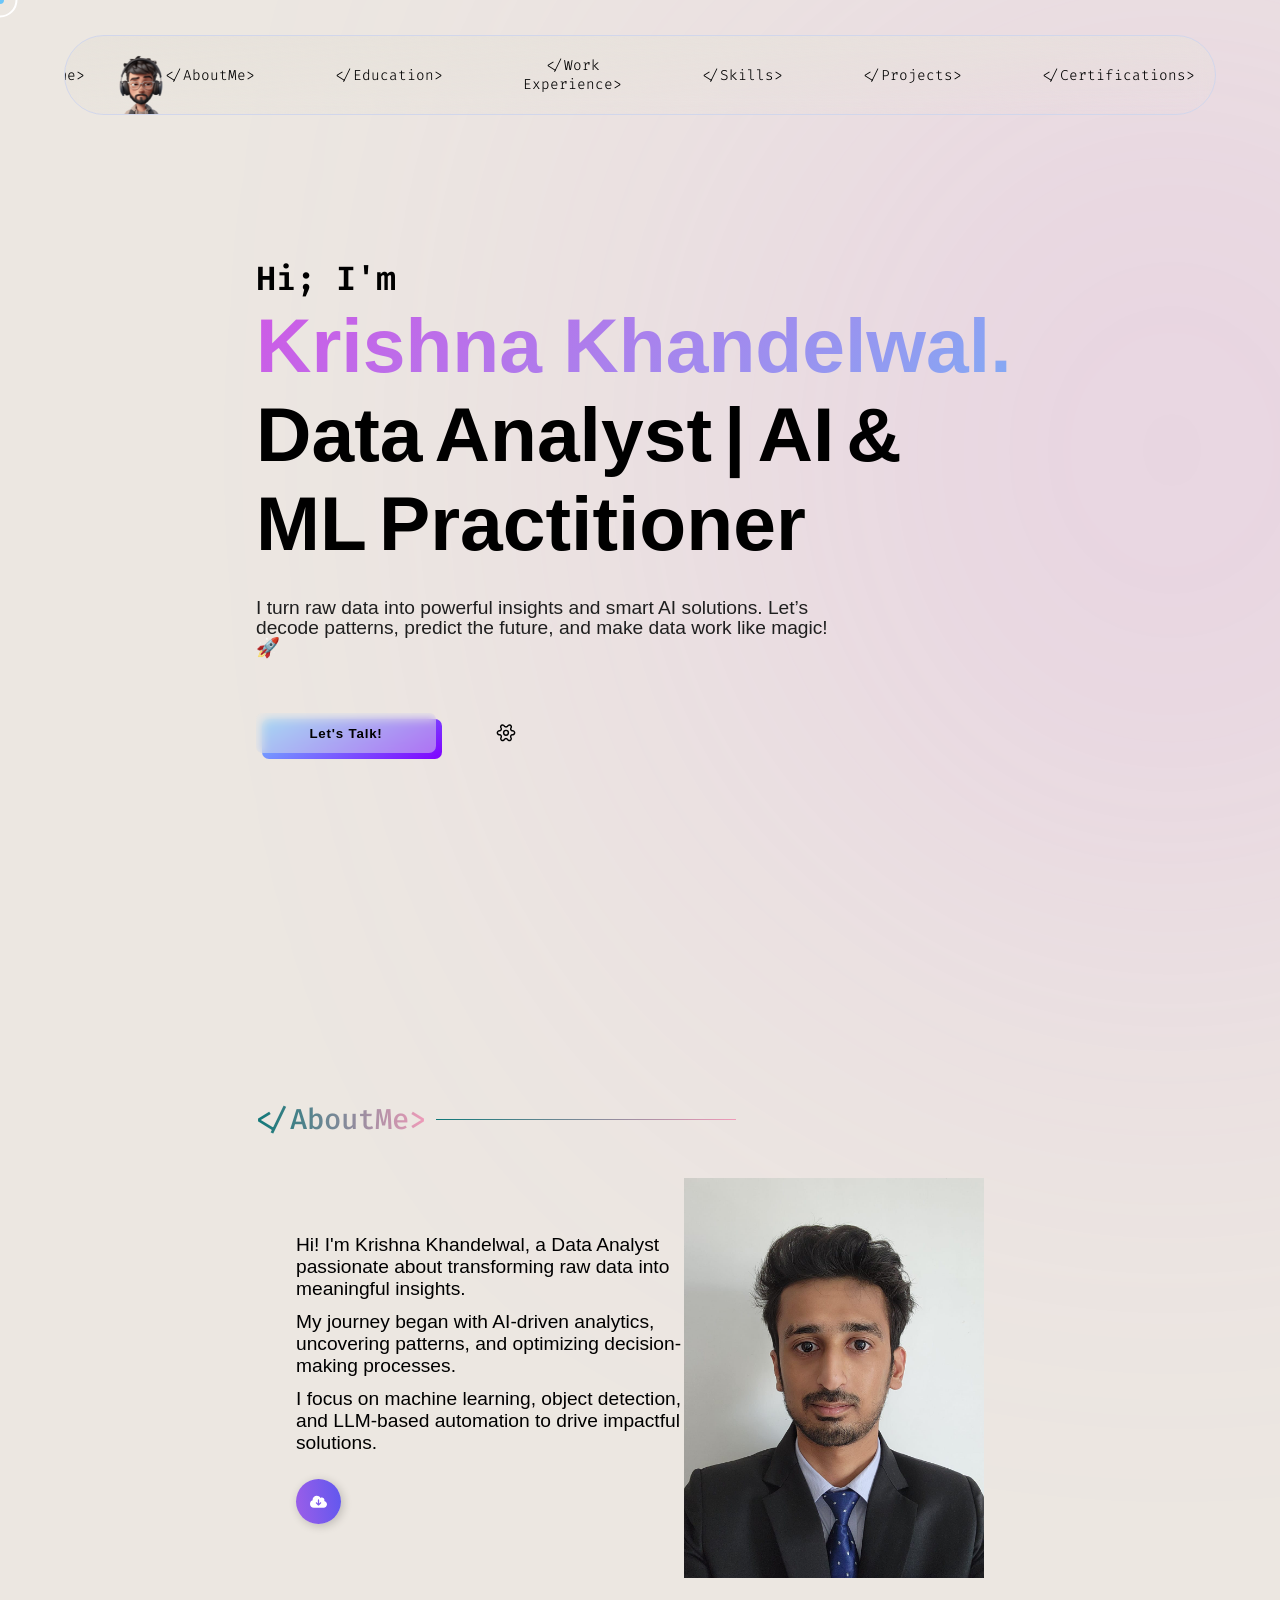
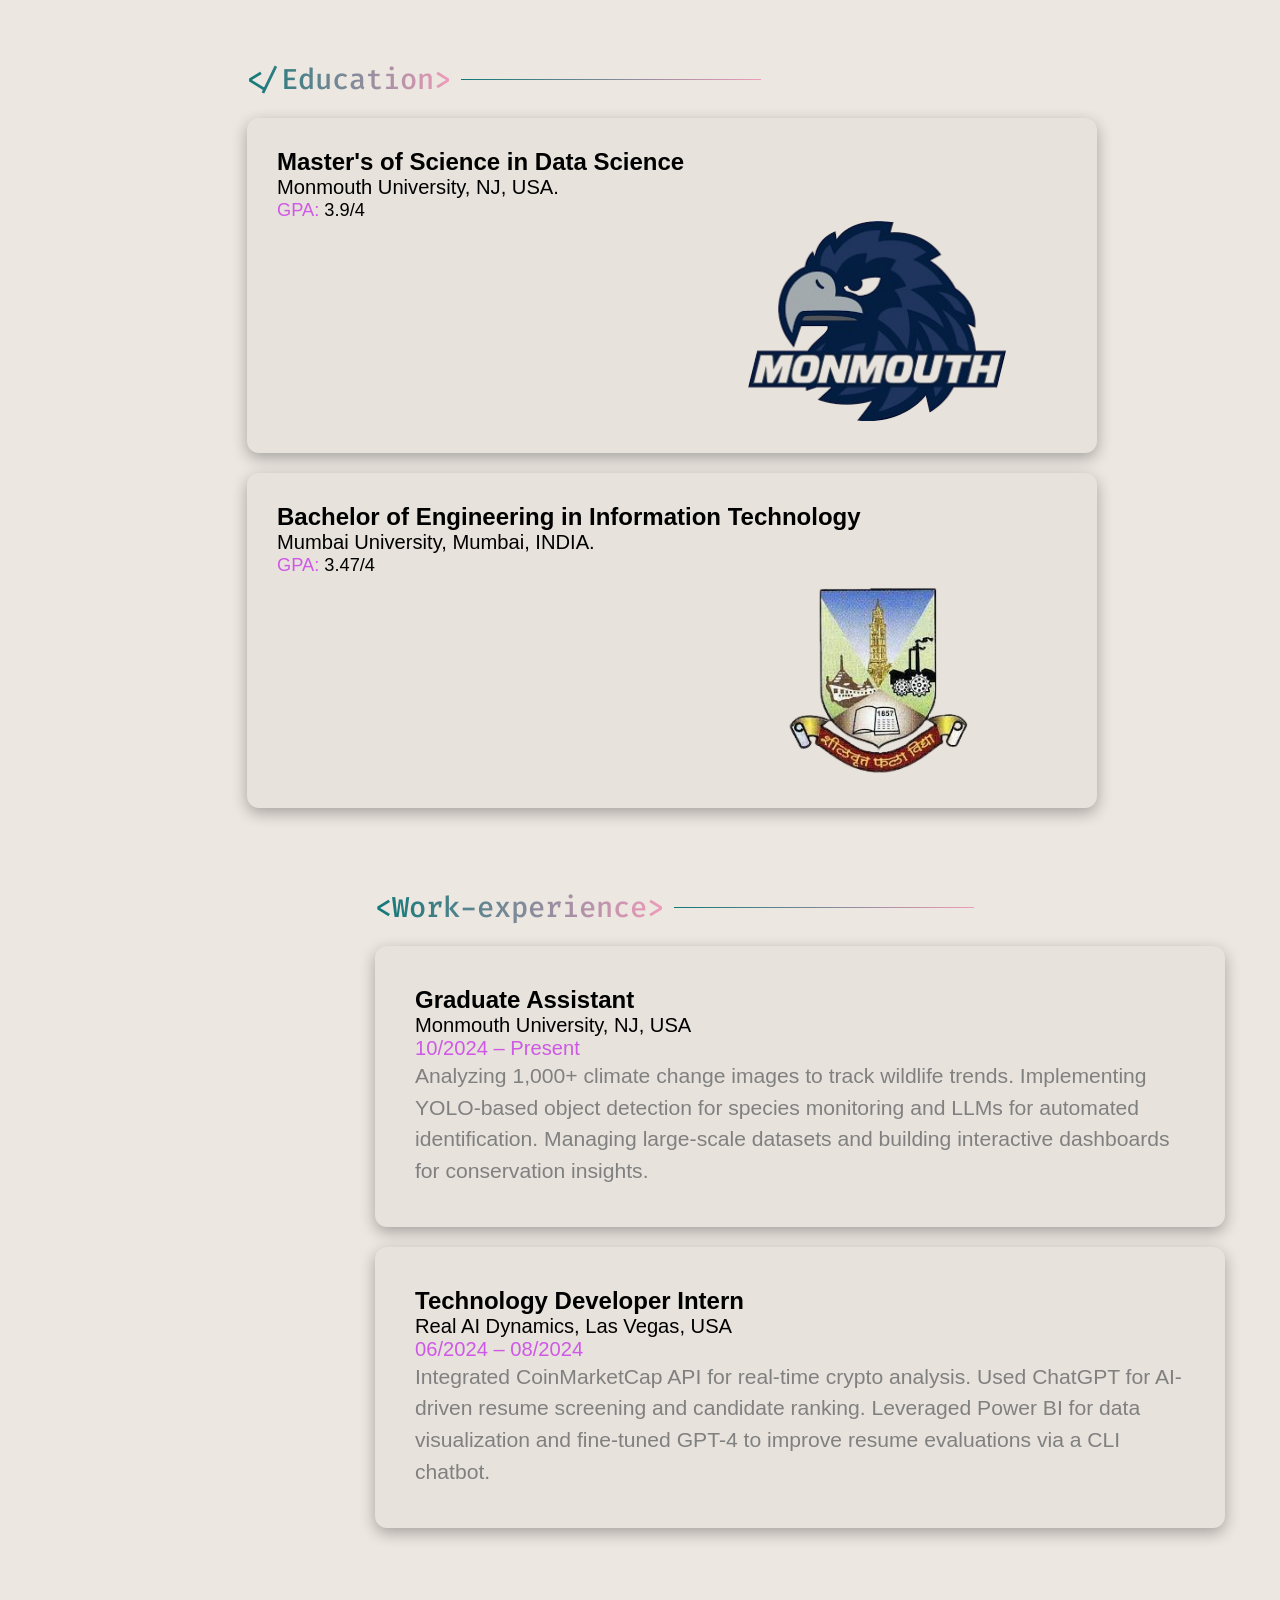
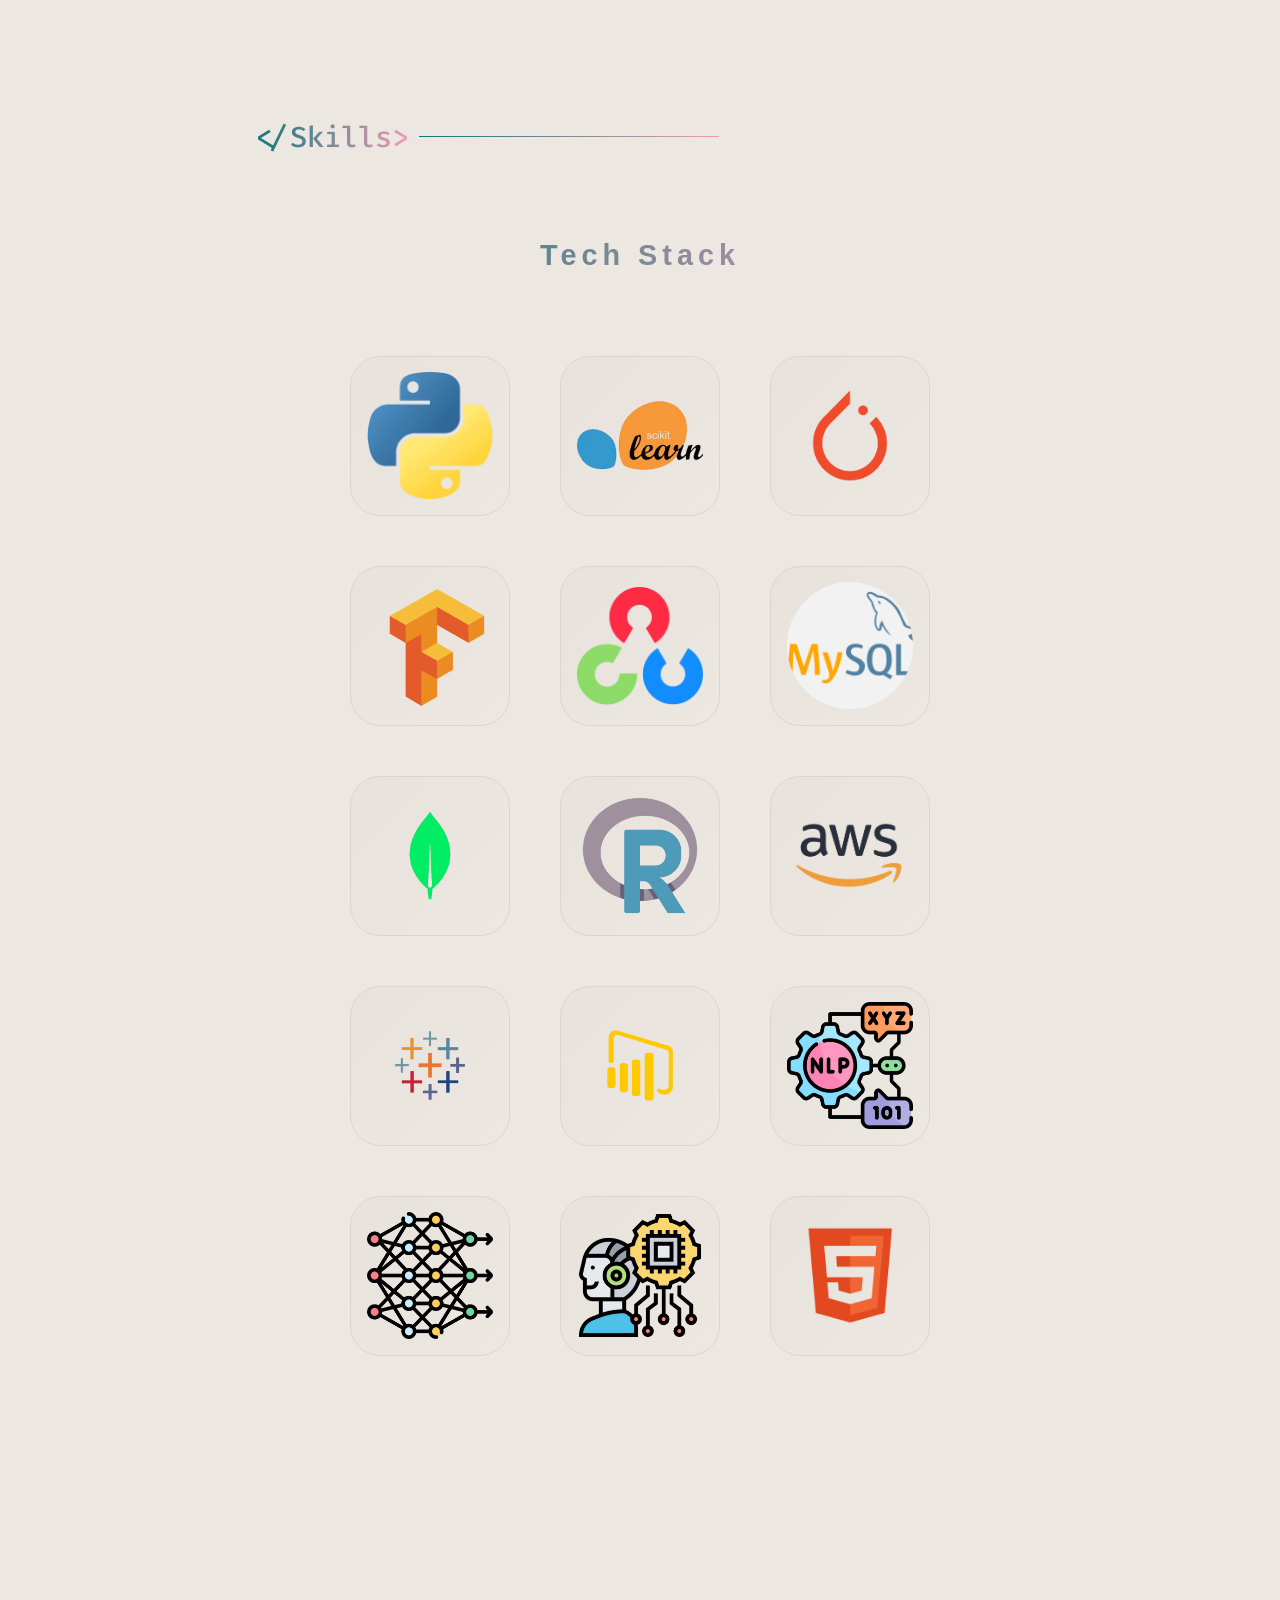
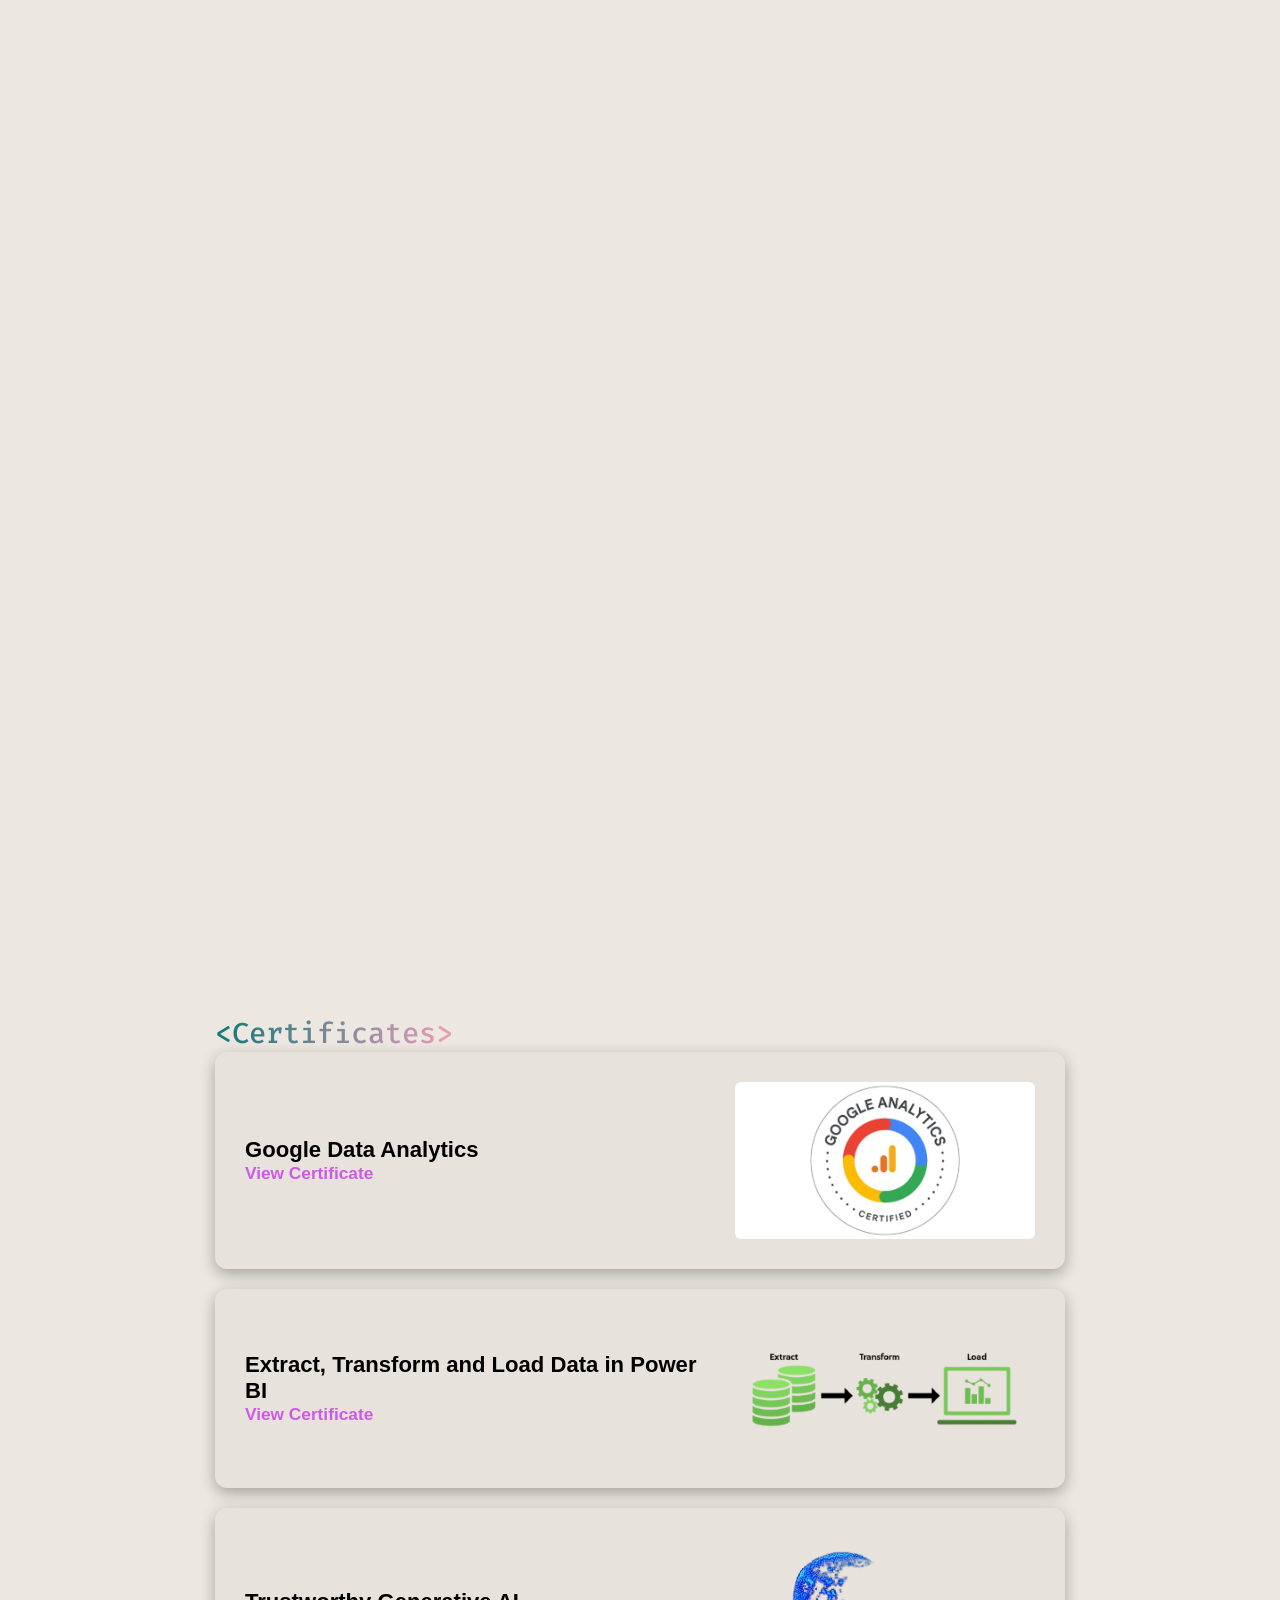
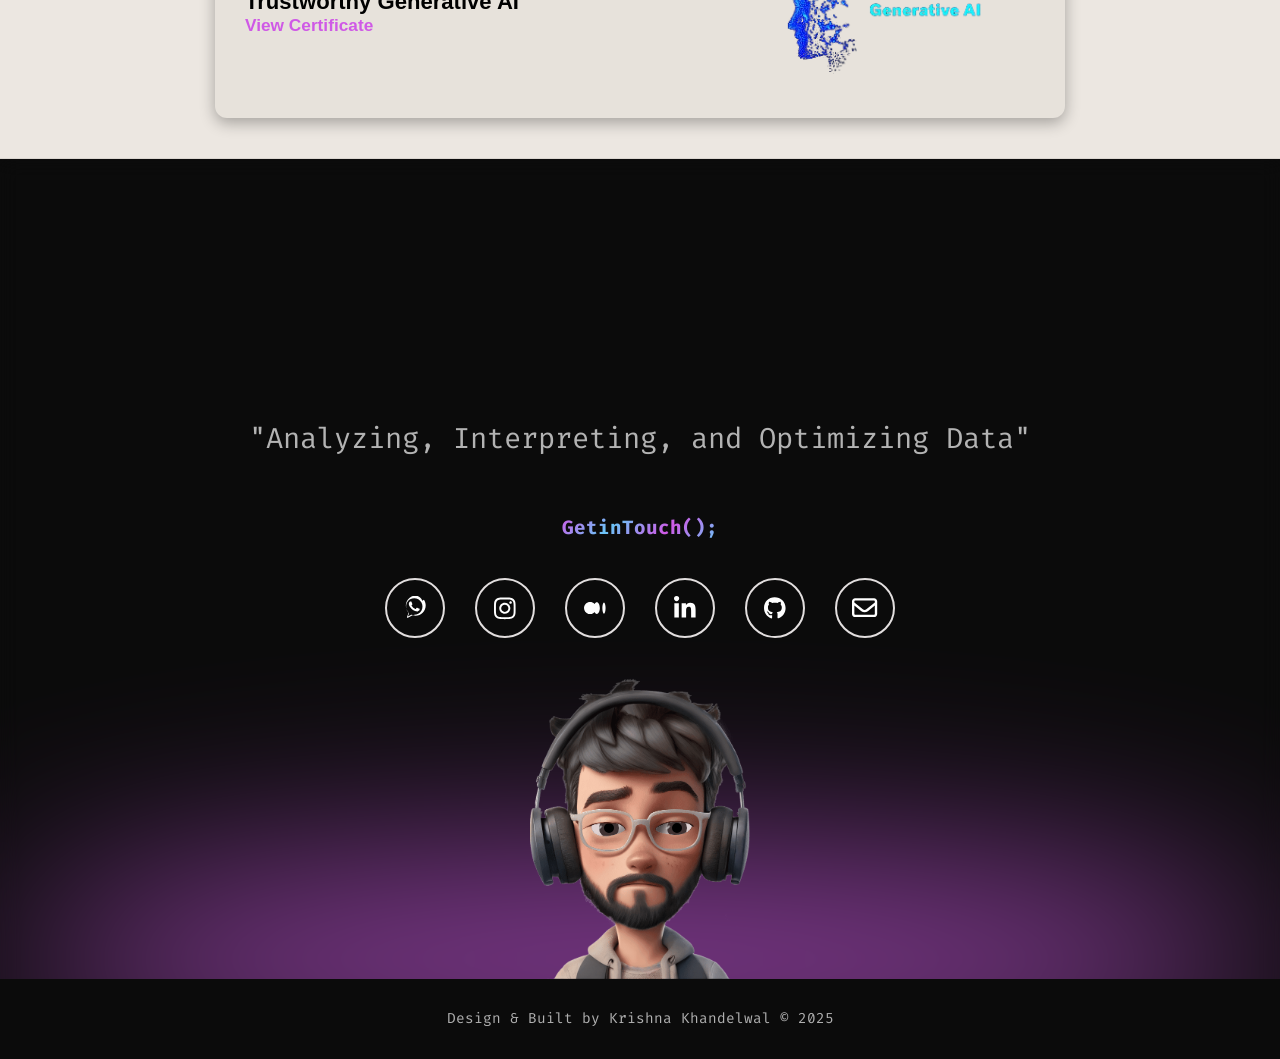
==== commit c731485c: "Add files via upload" ====
--- a/index.html
+++ b/index.html
@@ -572,7 +572,7 @@
                     aria-label="">
                     <img src="src/svg/github.svg" alt="github redirect button" />
                   </a>
-                  <a href="https://vinodjangid07.github.io/Pexelicons/" target="_blank" class="cta"
+                  <a href="https://medium.com/@krishnakhandelwal2001/careervista-insights-dashboard-for-data-professionals-ad501cff9b54" target="_blank" class="cta"
                     aria-label="Visit Pexelicons Live">
                     <span>Live view</span>
                     <svg viewBox="0 0 13 10" height="10px" width="15px">
@@ -620,24 +620,23 @@
                     </div>
 
 
-          <!-- -------Chatgpt NLP--------------- -->
+          <!-- -------FED--------------- -->
           
           <div class="project-box-wrapper" data-aos="fade-up">
-            <div class="project-box project-box4" id="project-box4">
+            <div class="project-box project-box1" id="project-box1">
               <div class="info-div">
                 
-                <article class="ProjectHeading">AI in the Headlines: ChatGPT News Sentiment Analysis</article>
+                <article class="ProjectHeading">FedNLP: Analyzing Federal Reserve Meeting Minutes with NLP Techniques</article>
                 <p class="ProjectDescription">
-                  Developed an NLP-based system to analyze news articles, extract key topics, and identify trends using machine learning. 
-              </p>
+                  Used NLP to analyze 100+ Federal Reserve transcripts, extracting sentiment and topics with VADER, FinBERT, LDA, and BERTopic.
                 </p>
                 <div class="project-buttons">
-                  <a href="https://github.com/Kkrishnaa30/Amazon-sales-analysis" target="_blank" class="github-redirect"
-                    aria-label="Visit qr generator on github">
+                  <a href="https://github.com/Kkrishnaa30/FedNLP-Analyzing-Federal-Reserve-Meeting-Minutes-with-NLP-Techniques" target="_blank" class="github-redirect"
+                    aria-label="Visit axocean on GitHub">
                     <img src="src/svg/github.svg" alt="github redirect button" />
                   </a>
-                  <a href="https://medium.com/@krishnakhandelwal2001/ai-in-the-headlines-chatgpt-news-sentiment-analysis-eab8172c2d49" target="_blank" class="cta"
-                    aria-label=>
+                  <a href="https://medium.com/@krishnakhandelwal2001/decoding-the-fed-how-i-used-nlp-to-analyze-a-decade-of-federal-reserve-policy-talk-2015-2025-11d3a4d1bb98" target="_blank" class="cta"
+                    aria-label="Visit axocean live">
                     <span>Live view</span>
                     <svg viewBox="0 0 13 10" height="10px" width="15px">
                       <path d="M1,5 L11,5"></path>
@@ -647,10 +646,11 @@
                 </div>
               </div>
               <div class="image-div">
-                <img src="src/webp/GPT.png" alt="CC apporval rate" />
+                <img src="src/webp/FED_NLP.png" alt="Axocean website preview image" />
               </div>
             </div>
           </div>
+          <!-- ---------------------- -->
 
           <!-- -------Flightsense--------------- -->
 
@@ -668,8 +668,8 @@
                     aria-label="Visit qr generator on github">
                     <img src="src/svg/github.svg" alt="github redirect button" />
                   </a>
-                  <a href="https://vinodjangid07.github.io/QR-Generator/" target="_blank" class="cta"
-                    aria-label="Visit qr generator live">
+                  <a href="https://medium.com/@krishnakhandelwal2001/predicting-flight-fares-with-machine-learning-a-practical-approach-for-smarter-travel-planning-47a765f0a79a" target="_blank" class="cta"
+                    aria-label="">
                     <span>Live view</span>
                     <svg viewBox="0 0 13 10" height="10px" width="15px">
                       <path d="M1,5 L11,5"></path>
@@ -843,7 +843,7 @@
 
   <script>
     function openURL() {
-      var url = "src/pdf/Resume-Krishnak.pdf";
+      var url = "src/pdf/Resume-Krishnak(Data Analyst).pdf";
 
       window.open(url, "_blank");
     }
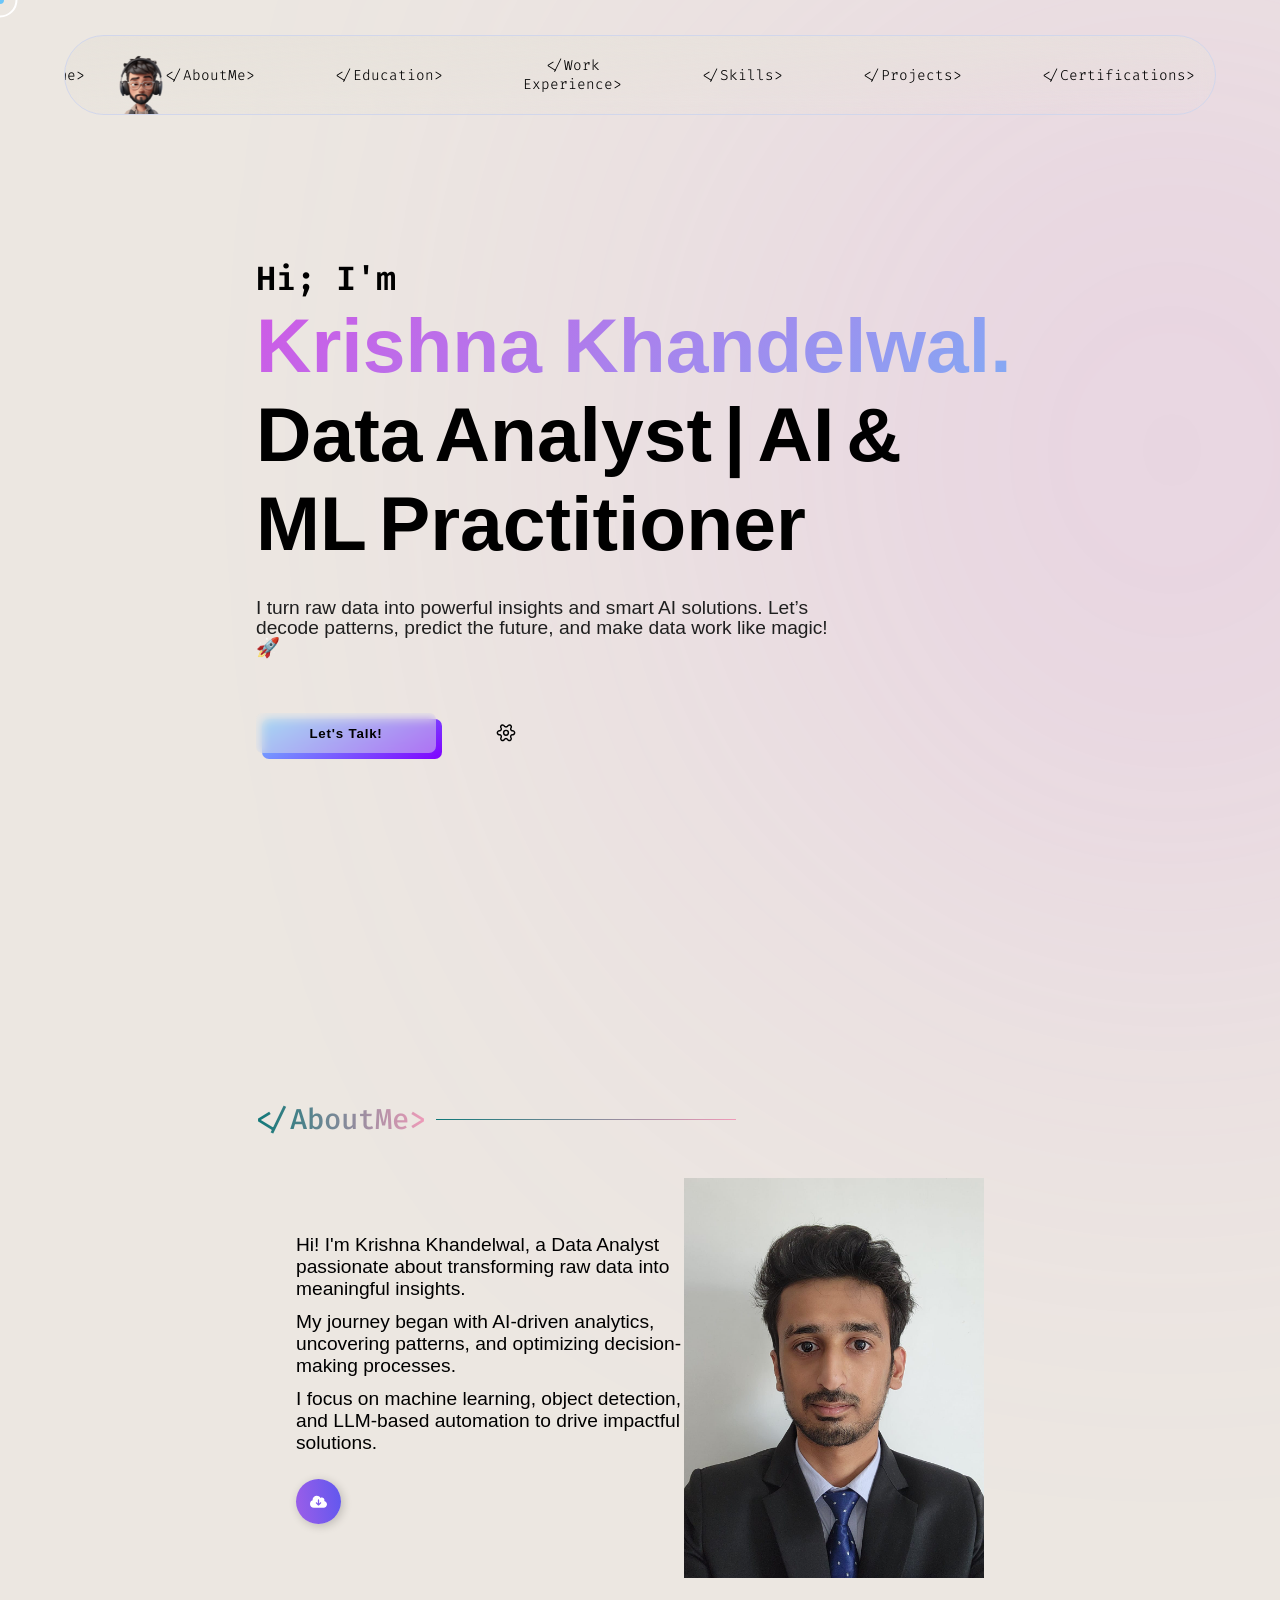
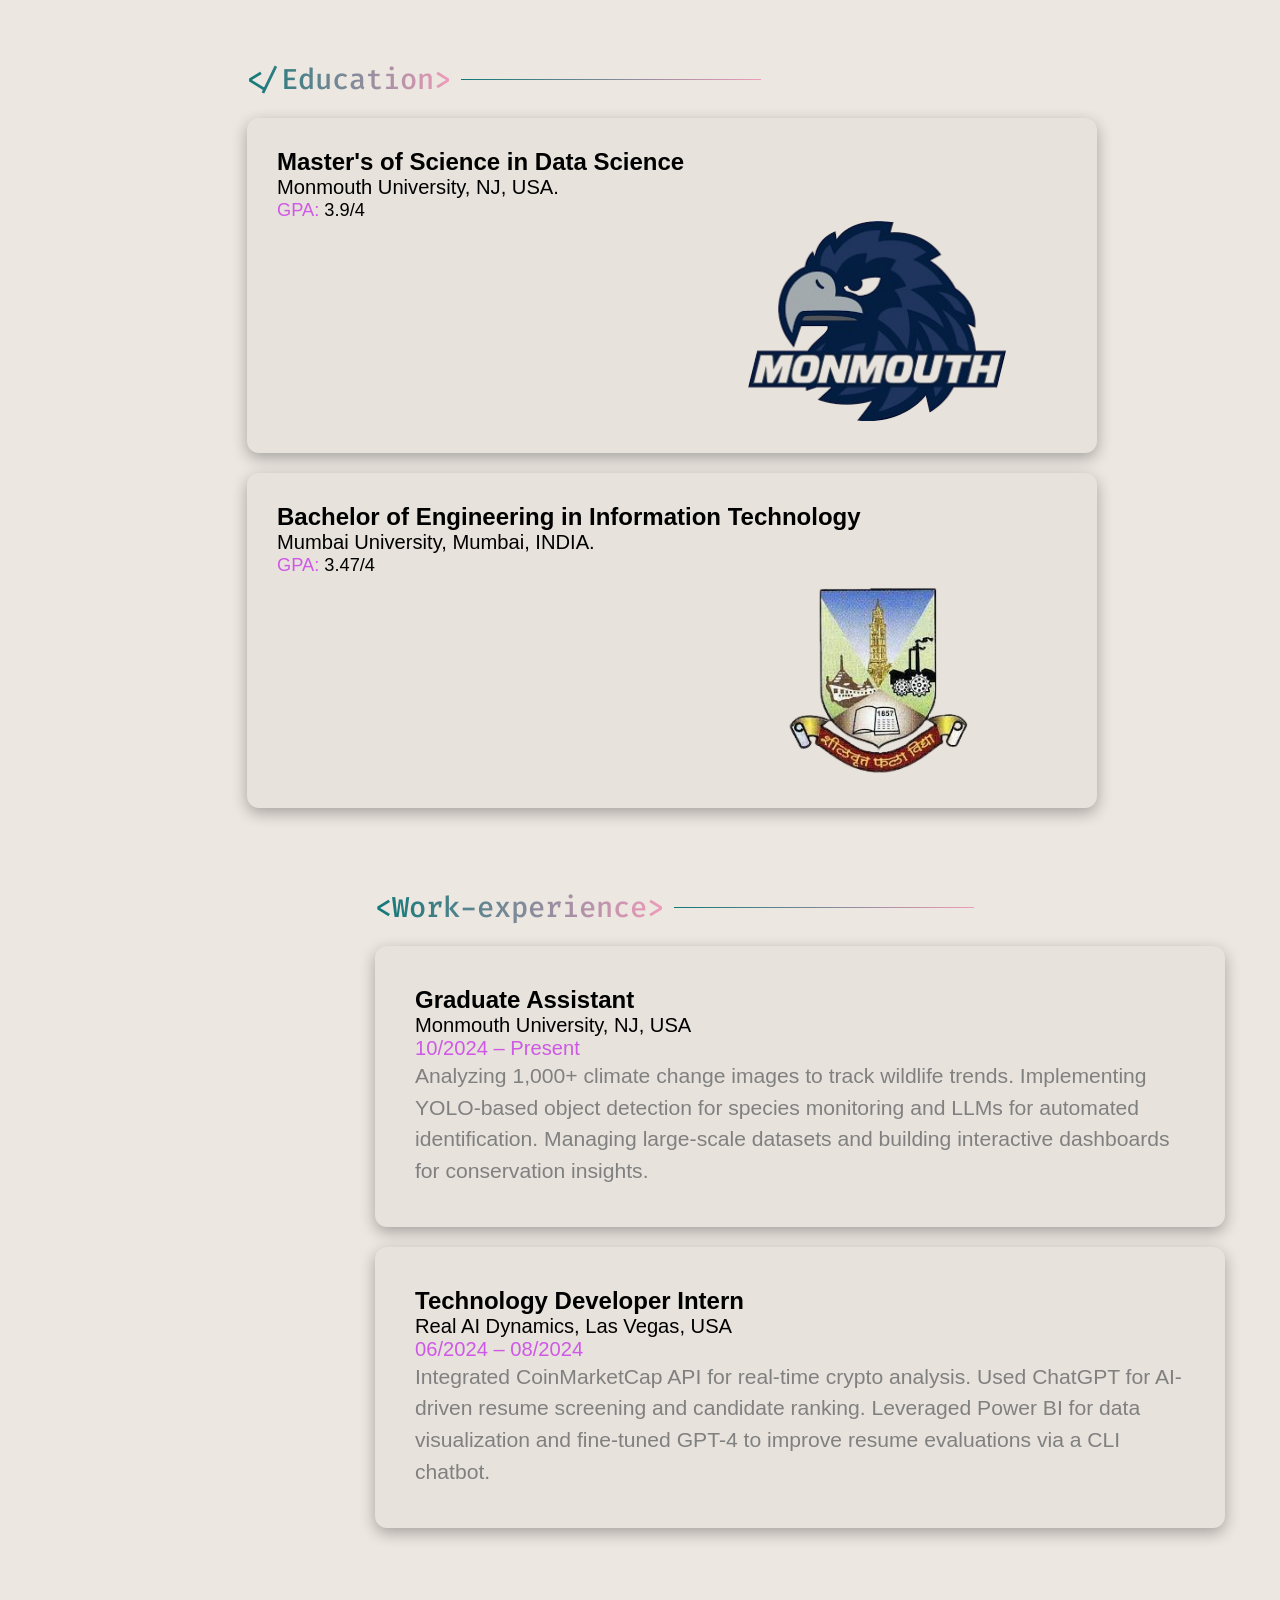
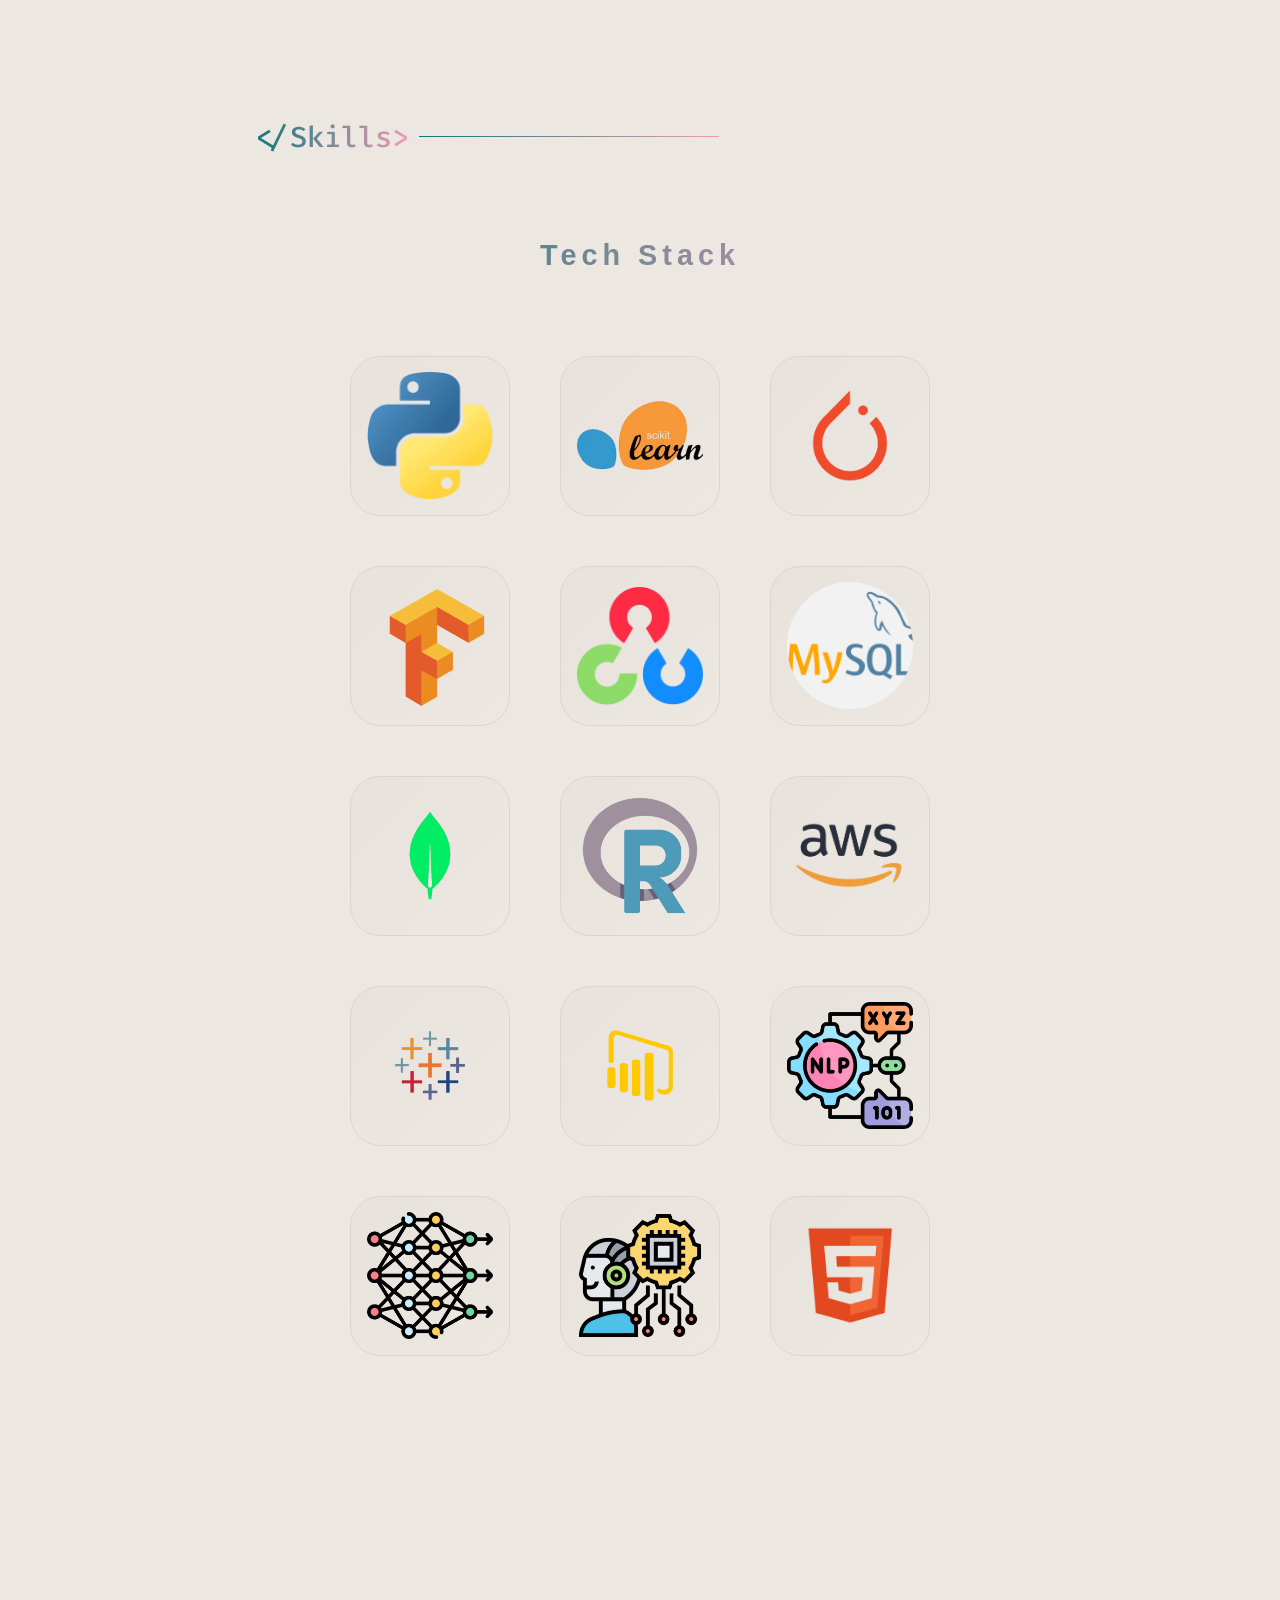
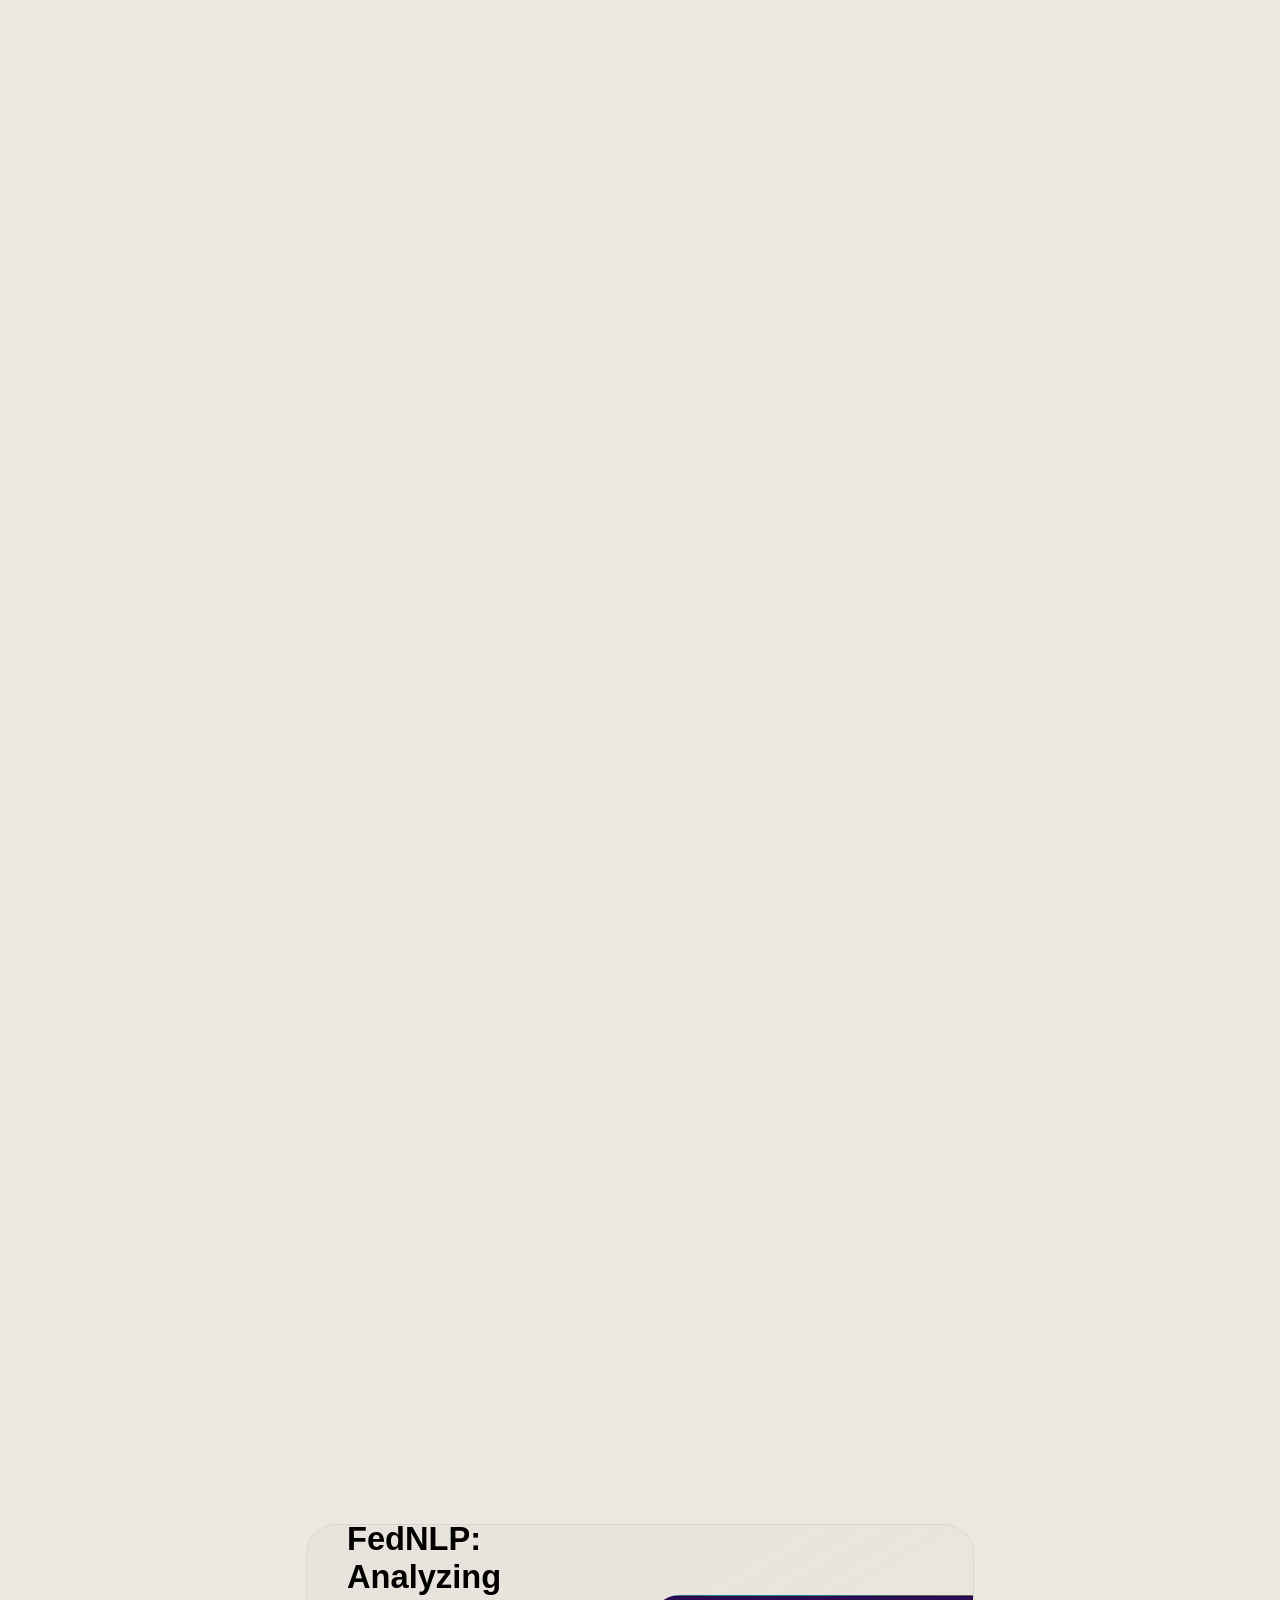
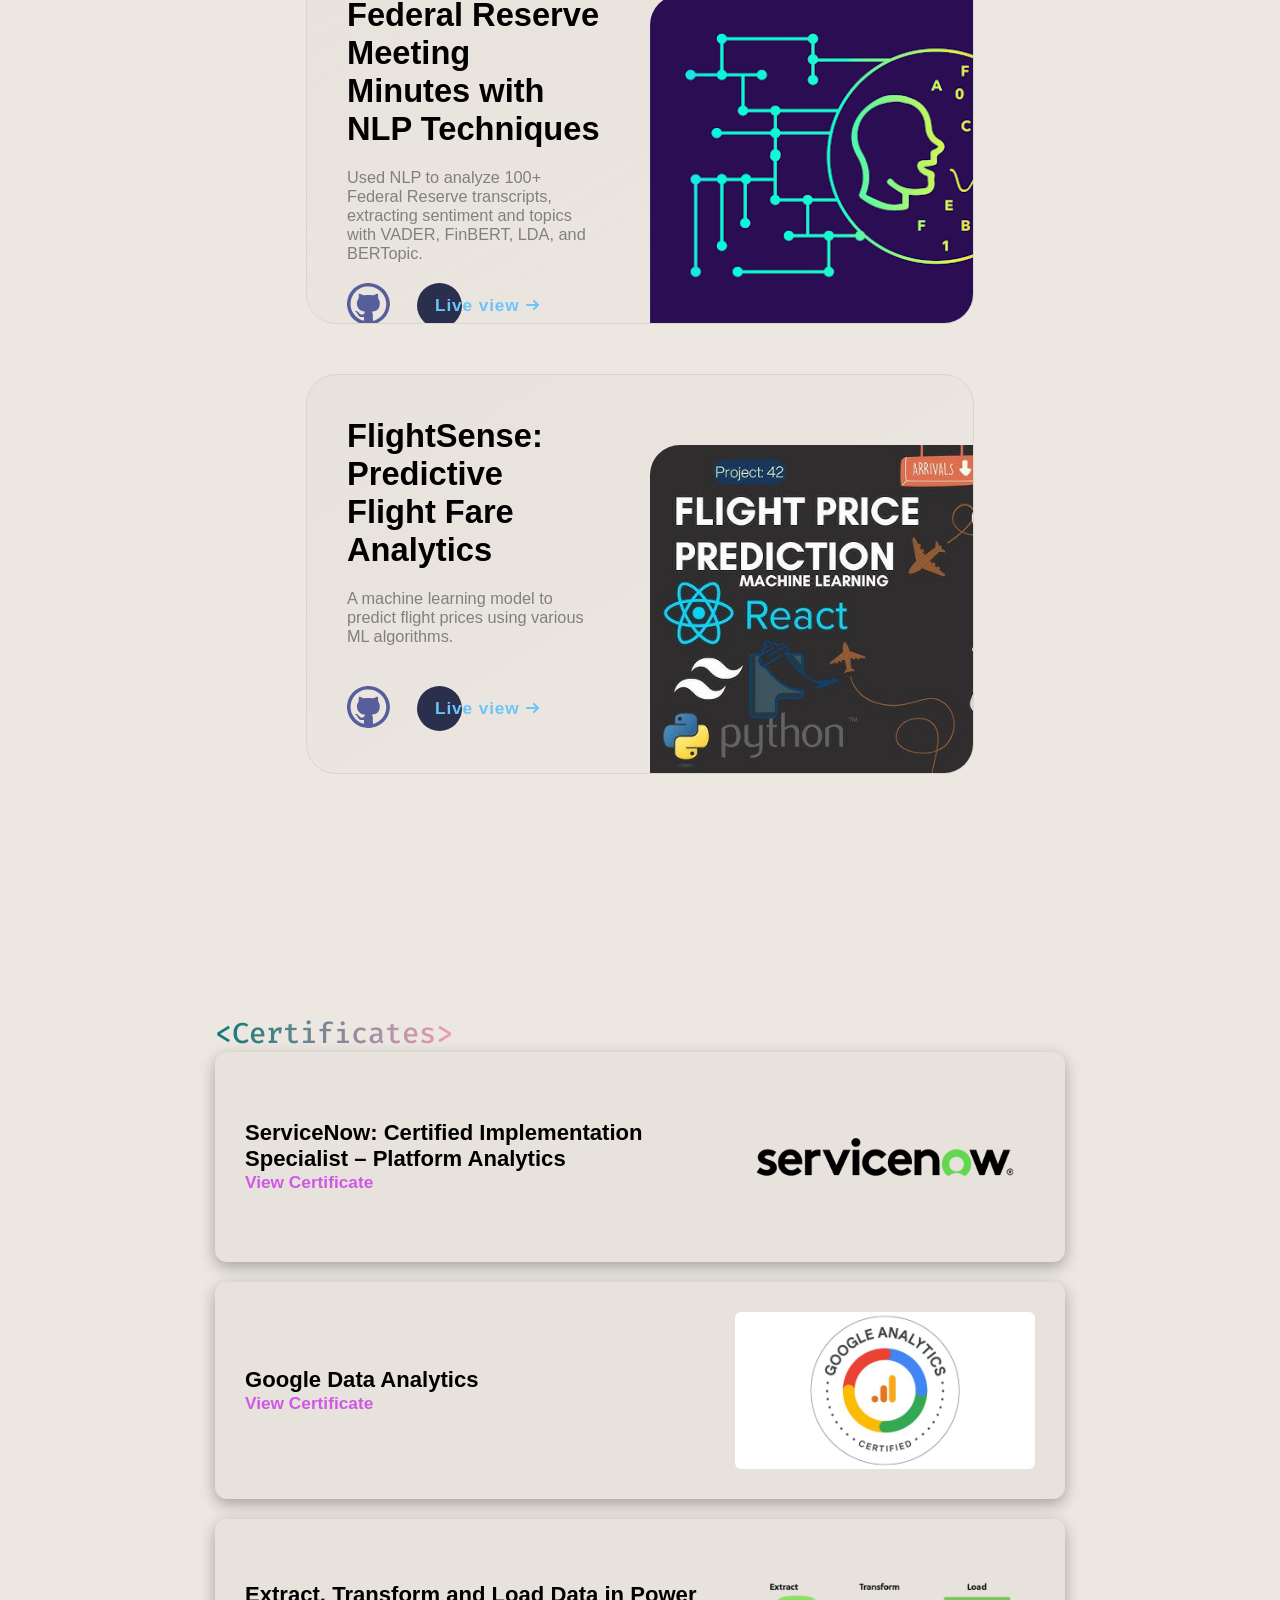
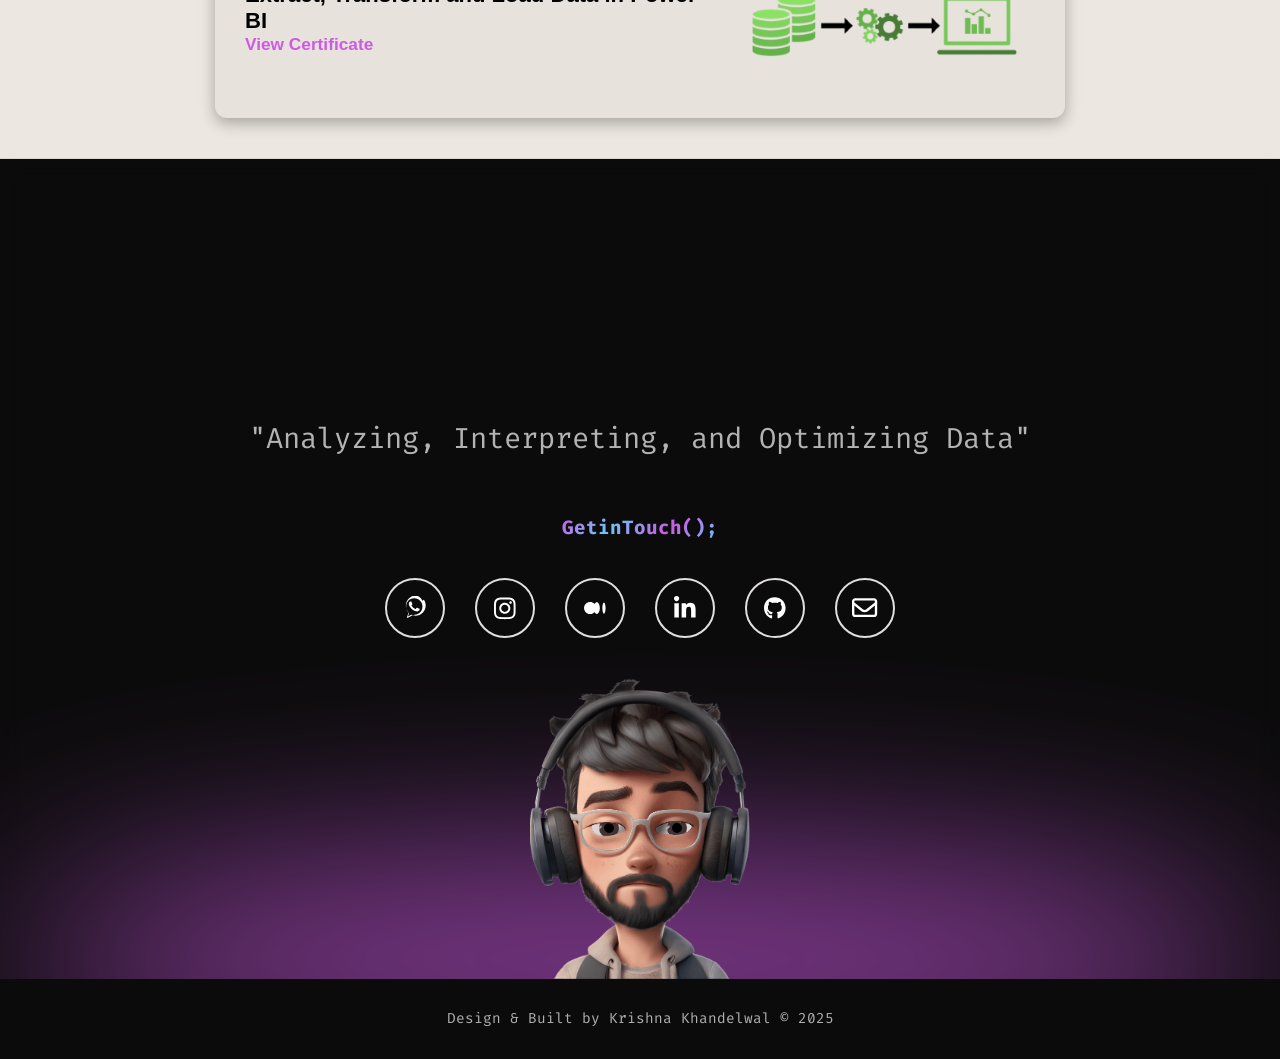
==== commit 43d5ad7d: "Add files via upload" ====
--- a/index.html
+++ b/index.html
@@ -1,890 +1,892 @@
-<!DOCTYPE html>
-<html lang="en">
-
-
-<head>
-  
-  <meta charset="UTF-8" />
-  <meta http-equiv="X-UA-Compatible" content="IE=edge" />
-  <meta name="viewport" content="width=device-width, initial-scale=1.0" />
-  <meta name="robots" content="index, follow" />
-  <meta name="theme-color" content="#000" />
-  <meta name="description"
-    content="Krishna Khandelwal | Portfolio, Visit and know about me & my projects/designs. I value simple content structure, clean design patterns, and thoughtful interactions." />
-  <meta name="keywords"
-    content="" />
-  <meta name="author" content="Vinod Jangid" />
-  <meta property="og:image" content="" />
-  <meta property="og:title" content="Krishna Khandelwal | Portfolio" />
-  <meta property="og:description"
-    content="Hi! My name is Krishna. I'm a Data analyst" />
-
-  <meta property="og:url" content="" />
-  <meta property="og:site_name" content="Krishna Khandelwal Portfolio" />
-
-  <meta name="twitter:card" content="summary_large_image" />
-  <meta name="twitter:site" content="@Vkrishnak30" />
-  <meta name="twitter:title" content="Krishna Khandelwal | Portfolio" />
-  <meta name="twitter:description"
-  content="" />
-  <meta name="twitter:image" content="" />
-  <title>Krishna Khandelwal | Portfolio</title>
-  <link rel="icon" type="image/x-icon" href="src/png/main-favicon.png" />
-  <!-- aos cdn -->
-  <link rel="stylesheet" href="https://unpkg.com/aos@next/dist/aos.css" />
-  <!-- stylesheet -->
-  <link rel="stylesheet" href="style.css" />
-  <!-- google fonts-->
-  <link rel="stylesheet"
-    href="https://fonts.googleapis.com/css2?family=Passions+Conflict&family=Orbitron&family=Fira+Code&family=Six+Caps" />
-
-<body  class="light-mode">
-  
-  <header>
-    <div class="cursor-inner" id="cursor-inner"></div>
-    <div class="cursor-outer" id="cursor-outer"></div>
-
-    <div class="navbar" id="navbar">
-      <div class="hey">Hey!</div>
-      <div class="logo" tabindex="0" aria-label="vinod jangid logo">
-        <div class="logo-top">
-          <img src="src/png/nav-avatar.png" alt="animation-head" id="nav-avatar"/>
-        </div>
-      </div>
-      <div class="navbar-tabs" id="navbar-tabs">
-        <ul class="navbar-tabs-ul">
-          <li class="home activeThistab" class="navbar-tabs-li" data-aos="fade-down" data-aos-delay="100">
-            <a href="#home" tabindex="0" aria-label="Home menu button">
-              &#60;/Home&#62;
-            </a>
-          </li>
-
-          <li class="about" class="navbar-tabs-li" data-aos="fade-down" data-aos-delay="300">
-            <a href="#about" aria-label="about menu button">
-              &#60;/AboutMe&#62;
-            </a>
-          </li>
-
-          <li class="education" class="navbar-tabs-li" data-aos="fade-down" data-aos-delay="300">
-            <a href="#education" aria-label="about menu button">
-              &#60;/Education&#62;
-            </a>
-          </li>
-
-          <li class="work-experience navbar-tabs-li" data-aos="fade-down" data-aos-delay="300">
-            <a href="work-experience.html" aria-label="work experience menu button">
-              &#60;/Work Experience&#62;
-            </a>
-          </li>
-
-          <li class="skills" class="navbar-tabs-li" data-aos="fade-down" data-aos-delay="500">
-            <a href="#skills" aria-label="skills menu button">
-              &#60;/Skills&#62;
-            </a>
-          </li>
-
-          <li class="projects" class ="navbar-tabs-li" data-aos="fade-down" data-aos-delay="700">
-            <a href="projects.html" aria-label="projects menu button">
-              &#60;/Projects&#62;
-            </a>
-          </li>
-
-          <li class="certifications navbar-tabs-li" data-aos="fade-down" data-aos-delay="500">
-            <a href="certificates.html" aria-label="certifications menu button">
-              &#60;/Certifications&#62;
-            </a>
-          </li>
-        </ul>
-      </div>
-      <!-- navbar tabs ends -->
-    </div>
-  </header>
-  <!-- header ends here -->
-
-  <main>
-    <!-- hamburger -->
-    <div class="hamburger" id="hamburger" data-aos="fade">
-      <div class="hamburgerbase">
-        <button id="hamburger-button" onclick="hamburgerMenu()" tabindex="0" aria-label="Menu Button">
-          <span class="burger-bar" id="burger-bar1"></span>
-          <span class="burger-bar" id="burger-bar2"></span>
-          <span class="burger-bar" id="burger-bar3"></span>
-        </button>
-      </div>
-    </div>
-    <!-- hamburger -->
-    <div class="mobiletogglemenu" id="mobiletogglemenu">
-      <ul class="mobile-navbar-tabs-ul" id="mobile-ul">
-        <li id="home-mobile-tab" class="mobile-navbar-tabs-li home activeThismobiletab" onclick="hidemenubyli()">
-          <a href="#home" tabindex="0" aria-label="Home menu button">
-            &#60;/Home&#62;
-          </a>
-        </li>
-
-        <li id="aboutme-mobile-tab" class="mobile-navbar-tabs-li about" onclick="hidemenubyli()">
-          <a href="#about" tabindex="0" aria-label="about menu button">
-            &#60;/AboutMe&#62;
-          </a>
-        </li>
-
-        <li class="education" class="navbar-tabs-li" data-aos="fade-down" data-aos-delay="300">
-          <a href="#education" abindex="0" aria-label="about menu button">
-            &#60;/Education&#62;
-          </a>
-        </li>
-
-        
-        <li class="work-experience" class="navbar-tabs-li" data-aos="fade-down" data-aos-delay="300">
-          <a href="#work-experience.html" abindex="0" aria-label="about menu button">
-            &#60;/Work experience&#62;
-          </a>
-        </li>
-        
-        <li id="skills-mobile-tab" class="mobile-navbar-tabs-li skills" onclick="hidemenubyli()">
-          <a href="#skills" tabindex="0" aria-label="skills menu button">
-            &#60;/Skills&#62;
-          </a>
-        </li>
-        <li id="projects-mobile-tab" class="mobile-navbar-tabs-li projects" onclick="hidemenubyli()">
-          <a href="projects.html" aria-label="projects menu button">
-            &#60;/Projects&#62;
-          </a>
-        </li>
-
-        <li class="certifications" class="navbar-tabs-li" data-aos="fade-down" data-aos-delay="500">
-          <a href="#certificates.html" aria-label="skills menu button">
-            &#60;/Certifications&#62;
-          </a>
-        </li>
-  
-      </ul>
-    </div>
-    <!-- Mobile toggle menu ends -->
-
-    <section class="landing-page-container" id="home">
-      <div class="blob"></div>
-
-      <div class="text-content">
-        <article id="hello-friend" data-aos="fade-up" data-aos-delay="0">
-          <p class="jello">H</p>
-          <p class="jello">i</p>
-          
-          <p class="jello">;</p>
-          &nbsp;
-          <p class="jello">I</p>
-          <p class="jello">'</p>
-          <p class="jello">m</p>
-        </article>
-        <article id="name" data-aos="fade-up" data-aos-delay="200">
-          <p class="jello">K</p>
-          <p class="jello">r</p>
-          <p class="jello">i</p>
-          <p class="jello">s</p>
-          <p class="jello">h</p>
-          <p class="jello">n</p>
-          <p class="jello">a</p>
-
-          &nbsp;
-          <p class="jello">K</p>
-          <p class="jello">h</p>
-          <p class="jello">a</p>
-          <p class="jello">n</p>
-          <p class="jello">d</p>
-          <p class="jello">e</p>
-          <p class="jello">l</p>
-          <p class="jello">w</p>
-          <p class="jello">a</p>
-          <p class="jello">l</p>
-          <p class="jello">.</p>
-        </article>
-
-        <article id="work" data-aos="fade-up" data-aos-delay="400">
-          
-          <div>
-            <p class="jello">D</p>
-            <p class="jello">a</p>
-            <p class="jello">t</p>
-            <p class="jello">a</p>
-        </div>  
-        
-        <div>
-            <p class="jello">A</p>
-            <p class="jello">n</p>
-            <p class="jello">a</p>
-            <p class="jello">l</p>
-            <p class="jello">y</p>
-            <p class="jello">s</p>
-            <p class="jello">t</p>
-        </div>
-        
-        <div>
-            <p class="jello">|</p>
-        </div>
-        
-        <div>
-            <p class="jello">A</p>
-            <p class="jello">I</p>
-        </div>
-        
-        <div>
-            <p class="jello">&</p>
-        </div>
-        
-        <div>
-            <p class="jello">M</p>
-            <p class="jello">L</p>
-        </div>
-        
-        <div>
-            <p class="jello">P</p>
-            <p class="jello">r</p>
-            <p class="jello">a</p>
-            <p class="jello">c</p>
-            <p class="jello">t</p>
-            <p class="jello">i</p>
-            <p class="jello">t</p>
-            <p class="jello">i</p>
-            <p class="jello">o</p>
-            <p class="jello">n</p>
-            <p class="jello">e</p>
-            <p class="jello">r</p>
-        </div>
-        
-
-        </article>
-        <p id="info-para" data-aos="fade-up" data-aos-delay="600">
-          I turn raw data into powerful insights and smart AI solutions. 
-          Let’s decode patterns, predict the future, and make data work like magic! 🚀
-        </p>
-        <div class="contact-btn-div" data-aos="fade-up" data-aos-delay="800">
-          <a href="mailto:krishnakhandelwal2001@gmail.com" tabindex="-1">
-            <button class="letsTalkBtn">
-              <p class="letsTalkBtn-text">Let's Talk!</p>
-              <span class="letsTalkBtn-BG"></span>
-            </button></a>
-          <div class="setting-container" id="setting-container">
-            <input type="checkbox" id="switchforsetting" onclick="settingtoggle()" />
-
-            <label for="switchforsetting" id="labelforsetting" tabindex="0"
-              aria-label="settings for sound and appearance"></label>
-
-            <div class="visualmodetogglebuttoncontainer" id="visualmodetogglebuttoncontainer">
-              <input type="checkbox" id="switchforvisualmode" onclick="visualmode()" />
-              <label for="switchforvisualmode" id="labelforvisualmode" tabindex="0"
-                aria-label="switch appearance"></label>
-            </div>
-
-            
-          </div>
-          <!-- setting div ends -->
-           
-        </div>
-        <!-- contact-btn-div -->
-      </div>
-     
-    </section>
-    <!-- landing page ends here -->
-
-<!-- ---------About me------------- -->
-
-    <section class="about-section-container" id="about" data-aos="fade-up">
-      <div class="about-section">
-        <div class="section-heading">
-          <h2 class="section-heading-article" tabindex="0" aria-label="About me heading">
-            &#60;/AboutMe&#62;
-          </h2>
-          <p class="sectionHeadingP"></p>
-        </div>
-
-        <div class="info-dp-section">
-          <div class="about-info">
-            <p tabindex="0">
-              Hi! I'm Krishna Khandelwal, a Data Analyst passionate about transforming raw data into meaningful insights.            </p>
-            <br />
-            <p tabindex="0">
-              My journey began with AI-driven analytics, uncovering patterns, and optimizing decision-making processes.
-                
-            </p>
-            <br />
-            <p tabindex="0">
-              I focus on machine learning, object detection, and LLM-based automation to drive impactful solutions.
-                
-            </p>
-  <!------------- Resume button--------- -->
-
-      <button class="resume-btn" id="resume-btn" onclick="openURL()">
-        <div class="sign">
-          <svg viewBox="0 0 640 512">
-            <path
-              d="M144 480C64.5 480 0 415.5 0 336c0-62.8 40.2-116.2 96.2-135.9c-.1-2.7-.2-5.4-.2-8.1c0-88.4 71.6-160 160-160c59.3 0 111 32.2 138.7 80.2C409.9 102 428.3 96 448 96c53 0 96 43 96 96c0 12.2-2.3 23.8-6.4 34.6C596 238.4 640 290.1 640 352c0 70.7-57.3 128-128 128H144zm79-167l80 80c9.4 9.4 24.6 9.4 33.9 0l80-80c9.4-9.4 9.4-24.6 0-33.9s-24.6-9.4-33.9 0l-39 39V184c0-13.3-10.7-24-24-24s-24 10.7-24 24V318.1l-39-39c-9.4-9.4-24.6-9.4-33.9 0s-9.4 24.6 0 33.9z" />
-          </svg>
-        </div>
-
-        <div class="text">Resume</div>
-      </button>
-          </div>
-
-          <div class="dp" data-aos="fade-up">
-            <img src="src/webp/krishnasuit.jpeg" alt="Krishna Khandelwal" tabindex="0" aria-label="image of vinod" />
-          </div>
-        </div>
-      </div>
-    </section>
-    <!-- about section ends  -->
-
-<!-- ---------Education Starts------------- -->
-
-    <section class="education-section-container" id="education" data-aos="fade-up">
-      <div class="education-section">
-        <div class="section-heading">
-          <h2 class="section-heading-article" tabindex="0" aria-label="Education heading">
-            &#60;/Education&#62;
-          </h2>
-          <p class="sectionHeadingP"></p>
-        </div>
-
-    
-        <div class="education-details">
-          <p tabindex="0"></p>
-          <!-- Master's Degree -->
-          <div class="education-card" data-aos="fade-right">
-            <h3 class="degree">Master's of Science in Data Science</h3>
-            <p class="university">Monmouth University, NJ, USA.</p>
-            <p class="gpa">GPA: <span class="highlight">3.9/4</span></p>
-            <img src="src/png/monmouth2.png" alt="Mumbai University" class="university-logo">
-          </div>
-    
-          <!-- Bachelor's Degree -->
-          <div class="education-card" data-aos="fade-left">
-            <h3 class="degree">Bachelor of Engineering in Information Technology</h3>
-            <p class="university">Mumbai University, Mumbai, INDIA.</p>
-            <p class="gpa">GPA: <span class="highlight">3.47/4</span></p>
-            <img src="src/png/mumbai.png" alt="Mumbai University" class="university-logo">
-          </div>
-        </div>
-      </div>
-    </section>
-    <!-- ---------Education ENDS------------- -->
-
-    <!------Work Exp start----- -->
-
-
-    <section class="work-experience-section-container" id="work-experience" data-aos="fade-up">
-      <div class="work-experience-section">
-        <div class="section-heading">
-          <h2 class="section-heading-article" tabindex="0" aria-label="Work Experience heading">
-            &#60;<a href="work-experience.html">Work-experience</a>&#62;
-          </h2>
-          <p class="sectionHeadingP"></p>
-        </div>
-    
-        <div class="work-experience-details">
-          <p tabindex="0"></p>
-    
-          <!-- Job 1 -->
-          <div class="work-experience-card" data-aos="fade-right">
-            <h3 class="job-title">Graduate Assistant</h3>
-            <p class="company">Monmouth University, NJ, USA</p>
-            <p class="work-duration">10/2024 – Present</p>
-            <p class="job-description">
-              Analyzing 1,000+ climate change images to track wildlife trends. 
-              Implementing YOLO-based object detection for species monitoring and LLMs for automated identification. 
-              Managing large-scale datasets and building interactive dashboards for conservation insights.
-            </p>
-          </div>
-    
-          <!-- Job 2 -->
-          <div class="work-experience-card" data-aos="fade-left">
-            <h3 class="job-title">Technology Developer Intern</h3>
-            <p class="company">Real AI Dynamics, Las Vegas, USA</p>
-            <p class="work-duration">06/2024 – 08/2024</p>
-            <p class="job-description">
-              Integrated CoinMarketCap API for real-time crypto analysis. 
-              Used ChatGPT for AI-driven resume screening and candidate ranking. 
-              Leveraged Power BI for data visualization and fine-tuned GPT-4 to improve resume evaluations via a CLI chatbot.
-            </p>
-          </div>
-          
-        </div>
-      </div>
-    </section>
-
-    <!------Work Exp END----- -->
-    
-    <!-- ---------Skills Starts------------- -->
-    
-    <section class="skills-section-container" id="skills">
-      <div class="skills-section">
-        <div class="section-heading" data-aos="fade-up">
-          <h2 class="section-heading-article" tabindex="0" aria-label="skills heading">
-            &#60;/Skills&#62;
-          </h2>
-          <p class="sectionHeadingP"></p>
-        </div>
-
-        <div class="frontend-dev-section">
-          <h3 class="frontend-dev-heading" data-aos="fade-up" tabindex="0"
-            aria-label="As a frontend a developer these are the skills i have">
-            Tech Stack
-          </h3>
-          <ul class="tech-stack-wrapper">
-            
-            <li class="tech-stack-box" data-aos="fade-up">
-              <img src="./src/png/python.png" alt="bootstrap skill" class="tech-stack-logo" />
-              <span class="tooltip">PYTHON  </span>
-            </li>
-
-            <li class="tech-stack-box" data-aos="fade-up">
-              <img src="./src/png/SCKIT LEARN.png" alt="tinacms skill" class="tech-stack-logo" />
-              <span class="tooltip">SCIKIT LEARN</span>
-            </li>
-
-            <li class="tech-stack-box" data-aos="fade-up">
-              <img src="./src/png/PYTORCH.png" alt="tinacms skill" class="tech-stack-logo" />
-              <span class="tooltip">PYTORCH</span>
-            </li>
-
-            <li class="tech-stack-box" data-aos="fade-up">
-              <img src="./src/png/TENSORFLOW.png" alt="tinacms skill" class="tech-stack-logo" />
-              <span class="tooltip">TENSORFLOW</span>
-            </li>
-
-            <li class="tech-stack-box" data-aos="fade-up">
-              <img src="./src/png/OPENCV.png" alt="tinacms skill" class="tech-stack-logo" />
-              <span class="tooltip">OPENCV</span>
-            </li>
-
-            <li class="tech-stack-box" data-aos="fade-up">
-              <img src="./src/png/mysql.png" alt="react skill" class="tech-stack-logo" />
-              <span class="tooltip">SQL</span>
-            </li>
-
-            <li class="tech-stack-box" data-aos="fade-up">
-              <img src="./src/png/MONGODB.png" alt="react skill" class="tech-stack-logo" />
-              <span class="tooltip">MONGODB</span>
-            </li>
-
-            <li class="tech-stack-box" data-aos="fade-up">
-              <img src="./src/png/r.png" alt="react skill" class="tech-stack-logo" />
-              <span class="tooltip">R</span>
-            </li>
-
-            <li class="tech-stack-box" data-aos="fade-up">
-              <img src="./src/png/AWS.png" alt="react skill" class="tech-stack-logo" />
-              <span class="tooltip">AWS</span>
-            </li>
-
-            <li class="tech-stack-box" data-aos="fade-up">
-              <img src="./src/png/Tableau.png" alt="git skill" class="tech-stack-logo" />
-              <span class="tooltip">TABLEAU</span>
-            </li>
-
-            <li class="tech-stack-box" data-aos="fade-up">
-              <img src="./src/png/Power BI.png" alt="git skill" class="tech-stack-logo" />
-              <span class="tooltip">POWER BI</span>
-            </li>
-
-            <li class="tech-stack-box" data-aos="fade-up">
-              <img src="./src/png/nlp.png" alt="tinacms skill" class="tech-stack-logo" />
-              <span class="tooltip">NLP</span>
-            </li>
-
-            <li class="tech-stack-box" data-aos="fade-up">
-              <img src="./src/png/deep-learning.png" alt="tinacms skill" class="tech-stack-logo" />
-              <span class="tooltip">DEEP LEARNING</span>
-            </li>
-
-            <li class="tech-stack-box" data-aos="fade-up">
-              <img src="./src/png/machine-learning.png" alt="tinacms skill" class="tech-stack-logo" />
-              <span class="tooltip">ML</span>
-            </li>
-
-            <li class="tech-stack-box" data-aos="fade-up">
-              <img src="./src/png/htmllogo.png" alt="Html skill" class="tech-stack-logo" />
-              <span class="tooltip">HTML</span>
-            </li>
-
-            <li class="tech-stack-box" data-aos="fade-up">
-              <img src="./src/png/csslogo.png" alt="css skill" class="tech-stack-logo" />
-              <span class="tooltip">CSS</span>
-            </li>
-
-            <li class="tech-stack-box" data-aos="fade-up">
-              <img src="./src/png/jslogo.png" alt="js skill" class="tech-stack-logo" />
-              <span class="tooltip">JS</span>
-            </li>
-
-            <li class="tech-stack-box" data-aos="fade-up">
-              <img src="./src/png/clogo.png" alt="c language skill" class="tech-stack-logo" />
-              <span class="tooltip">C</span>
-            </li>
-
-            <li class="tech-stack-box" data-aos="fade-up">
-              <img src="./src/png/cpplogo.png" alt="c++ language skill" class="tech-stack-logo" />
-              <span class="tooltip">C++</span>
-            </li>
-
-            <li class="tech-stack-box" data-aos="fade-up">
-              <img src="./src/png/figmalogo.png" alt="figma skill" class="tech-stack-logo" />
-              <span class="tooltip">FIGMA</span>
-            </li>
-
-            <li class="tech-stack-box" data-aos="fade-up">
-              <img src="./src/png/github-logo.png" alt="adobe illustrator skill" class="tech-stack-logo" />
-              <span class="tooltip">GITHUB</span>
-            </li>
-
-            <li class="tech-stack-box" data-aos="fade-up">
-              <img src="./src/png/ailogo.png" alt="adobe illustrator skill" class="tech-stack-logo" />
-              <span class="tooltip">ADOBE AI</span>
-            </li>
-          </ul>
-        </div>
-      </div>
-    </section>
-
-    <!-- skills Ends -->
-
-<!-- ---------Project Starts------------- -->
-
-    <section class="projects-section-container" id="projects">
-      <div class="projects-section-div">
-        <div class="section-heading" data-aos="fade-up">
-          <h2 class="section-heading-article" tabindex="0" aria-label="My projects starts from here">
-            &#60;<a href="projects.html">Projects</a>&#62;
-          </h2>
-          <p class="sectionHeadingP"></p>
-        </div>
-
-        <!-- ---------DS analysis------------- -->
-
-        <div class="project-boxes-div">
-          <div data-aos="fade-up" class="project-box-wrapper">
-            <div class="project-box project-box2" id="project-box2">
-              <div class="info-div">
-                
-                <article class="ProjectHeading">CareerVista:Insights Dashboard for Data Professionals</article>
-                <p class="ProjectDescription">
-                  Analyzed job market trends for data roles using web scraping and API data, uncovering insights on salaries, skills, and hiring demand through visual analytics.
-                </p>
-                <div class="project-buttons">
-                  <a href="https://github.com/Kkrishnaa30/Data-Job-Market-Analysis" target="_blank" class="github-redirect"
-                    aria-label="">
-                    <img src="src/svg/github.svg" alt="github redirect button" />
-                  </a>
-                  <a href="https://medium.com/@krishnakhandelwal2001/careervista-insights-dashboard-for-data-professionals-ad501cff9b54" target="_blank" class="cta"
-                    aria-label="Visit Pexelicons Live">
-                    <span>Live view</span>
-                    <svg viewBox="0 0 13 10" height="10px" width="15px">
-                      <path d="M1,5 L11,5"></path>
-                      <polyline points="8 1 12 5 8 9"></polyline>
-                    </svg>
-                  </a>
-                </div>
-              </div>
-              <div class="image-div">
-                <img src="src/webp/DS analysis.jpeg" alt="Career insights" />
-              </div>
-            </div>
-          </div>
-
-          <!-- -------Amazon sales--------------- -->
-          <div class="project-box-wrapper" data-aos="fade-up">
-            <div class="project-box project-box4" id="project-box4">
-              <div class="info-div">
-                          
-                <article class="ProjectHeading">MarketVision: Amazon Revenue Analytics Dashboard</article>
-                          <p class="ProjectDescription">
-                            Conducted an in-depth analysis of Amazon sales data to uncover trends in revenue, customer behavior, and seasonal demand.
-                        </p>
-                          </p>
-                          <div class="project-buttons">
-                            <a href="https://github.com/Kkrishnaa30/Amazon-sales-analysis" target="_blank" class="github-redirect"
-                              aria-label="Visit qr generator on github">
-                              <img src="src/svg/github.svg" alt="github redirect button" />
-                            </a>
-                            <a href="https://medium.com/@krishnakhandelwal2001/amazon-sales-analysis-power-bi-dashboard-fbdd74bc66f2/" target="_blank" class="cta"
-                              aria-label="Visit qr generator live">
-                              <span>Live view</span>
-                              <svg viewBox="0 0 13 10" height="10px" width="15px">
-                                <path d="M1,5 L11,5"></path>
-                                <polyline points="8 1 12 5 8 9"></polyline>
-                              </svg>
-                            </a>
-                          </div>
-                        </div>
-                        <div class="image-div">
-                          <img src="src/webp/Amazon.jpeg" alt="Sales analysis" />
-                        </div>
-                      </div>
-                    </div>
-
-
-          <!-- -------FED--------------- -->
-          
-          <div class="project-box-wrapper" data-aos="fade-up">
-            <div class="project-box project-box1" id="project-box1">
-              <div class="info-div">
-                
-                <article class="ProjectHeading">FedNLP: Analyzing Federal Reserve Meeting Minutes with NLP Techniques</article>
-                <p class="ProjectDescription">
-                  Used NLP to analyze 100+ Federal Reserve transcripts, extracting sentiment and topics with VADER, FinBERT, LDA, and BERTopic.
-                </p>
-                <div class="project-buttons">
-                  <a href="https://github.com/Kkrishnaa30/FedNLP-Analyzing-Federal-Reserve-Meeting-Minutes-with-NLP-Techniques" target="_blank" class="github-redirect"
-                    aria-label="Visit axocean on GitHub">
-                    <img src="src/svg/github.svg" alt="github redirect button" />
-                  </a>
-                  <a href="https://medium.com/@krishnakhandelwal2001/decoding-the-fed-how-i-used-nlp-to-analyze-a-decade-of-federal-reserve-policy-talk-2015-2025-11d3a4d1bb98" target="_blank" class="cta"
-                    aria-label="Visit axocean live">
-                    <span>Live view</span>
-                    <svg viewBox="0 0 13 10" height="10px" width="15px">
-                      <path d="M1,5 L11,5"></path>
-                      <polyline points="8 1 12 5 8 9"></polyline>
-                    </svg>
-                  </a>
-                </div>
-              </div>
-              <div class="image-div">
-                <img src="src/webp/FED_NLP.png" alt="Axocean website preview image" />
-              </div>
-            </div>
-          </div>
-          <!-- ---------------------- -->
-
-          <!-- -------Flightsense--------------- -->
-
-          <div class="project-box-wrapper" data-aos="fade-up">
-            <div class="project-box project-box4" id="project-box4">
-              <div class="info-div">
-                
-                <article class="ProjectHeading">FlightSense: Predictive Flight Fare Analytics</article>
-                <p class="ProjectDescription">
-                  A machine learning model to predict flight prices using various ML algorithms.
-              </p>
-                </p>
-                <div class="project-buttons">
-                  <a href="https://github.com/Kkrishnaa30/Flight-Fare-prediction" target="_blank" class="github-redirect"
-                    aria-label="Visit qr generator on github">
-                    <img src="src/svg/github.svg" alt="github redirect button" />
-                  </a>
-                  <a href="https://medium.com/@krishnakhandelwal2001/predicting-flight-fares-with-machine-learning-a-practical-approach-for-smarter-travel-planning-47a765f0a79a" target="_blank" class="cta"
-                    aria-label="">
-                    <span>Live view</span>
-                    <svg viewBox="0 0 13 10" height="10px" width="15px">
-                      <path d="M1,5 L11,5"></path>
-                      <polyline points="8 1 12 5 8 9"></polyline>
-                    </svg>
-                  </a>
-                </div>
-              </div>
-              <div class="image-div">
-                <img src="src/webp/FLIGHT-ICON.jpg" alt="CC apporval rate" />
-              </div>
-            </div>
-          </div>
-
-          <!-- ------End of project section---------------- -->
-
-        </div>
-      </div>
-    </section>
-
-
-<!-- ---------certificate Starts------------- -->
-
-    <!-- Certificate Section -->
-<section class="certificates-section-container" id="certifications" data-aos="fade-up">
-  <div class="certificates-section">
-    <div class="section-heading">
-      <h2 class="section-heading-article" tabindex="0" aria-label="Certificates heading">
-        &#60;<a href="certificates.html">Certificates</a>&#62;
-      </h2>
-    </div>
-
-    <div class="certificates-details">
-      
-      <div class="certificate-card" data-aos="fade-right">
-        <div class="certificate-info">
-          <h3 class="certificate-title">Google Data Analytics</h3>
-          <p class="certificate-link">
-            <a href="https://www.coursera.org/account/accomplishments/professional-cert/QFAFGGZ4BFWE" target="_blank">View Certificate</a>
-          </p>
-        </div>
-        <img src="src/png/google data.jpg" alt="Google Data Analytics" class="certificate-image">
-      </div>
-
-     
-      <div class="certificate-card" data-aos="fade-left">
-        <div class="certificate-info">
-          <h3 class="certificate-title">Extract, Transform and Load Data in Power BI</h3>
-          <p class="certificate-link">
-            <a href="https://www.coursera.org/account/accomplishments/verify/12G3BDYAED9E" target="_blank">View Certificate</a>
-          </p>
-        </div>
-        <img src="src/png/ets.png" alt="Power BI Certificate" class="certificate-image">
-      </div>
-
-      <div class="certificate-card" data-aos="fade-left">
-          <div class="certificate-info">
-            <h3 class="certificate-title">Trustworthy Generative AI</h3>
-            <p class="certificate-link">
-              <a href="https://www.coursera.org/account/accomplishments/verify/TFZH9MPK77Z3" target="_blank">View Certificate</a>
-            </p>
-          </div>
-          <img src="src/png/trust ai.png" alt="Trustworthy AI" class="certificate-image">
-        </div>
-
-    </div>
-    
-  </div>
-</section>
-<!-- ---------certificate ENDS------------- -->
-
-  
-  </main>
-  <!-- main ends here -->
-
-  <footer id="footer">
-    <button class="fas" id="backtotopbutton" onclick="scrolltoTopfunction()">
-      <article aria-label="Back to top">&#8592;BACK TO TOP</article>
-    </button>
-    <div class="footer-background">
-      <div class="footer-blob"></div>
-    </div>
-    <div class="footer-foreground">
-      <div class="footercontainer">
-        <div class="two-words">
-          <article tabindex="0" aria-label="Analyzing, Interpreting, and Optimizing Data, my quote">
-            "Analyzing, Interpreting, and Optimizing Data"
-          </article>
-        </div>
-        <div class="social-media-container">
-          <div class="getintouch-heading">
-            <article>GetinTouch();</article>
-          </div>
-          <div class="logos">
-          
-          <a href="https://wa.me/18488449148" target="_blank" tabindex="0"
-            aria-label="Chat with me on WhatsApp">
-            <svg xmlns="http://www.w3.org/2000/svg" viewBox="0 0 448 512" class="SocialHandle">
-              <path
-                d="M380.9 97.1C339-3.2 240.3-33.6 147.5 16.2 97.1 43.5 58.4 91.8 44.4 149.5c-17.4 70.4 3.7 144 53.5 195.3l-35.7 93.1c-2.4 6.3.3 13.2 6.6 15.9 3.6 1.5 7.7 1.2 11.1-.7l98.7-53.6c19.5 5.3 39.6 8 59.8 8 116.8 0 211.9-94.4 211.9-211.2 0-43.3-13.1-84.5-37.4-119.2zm-169.1 302.4c-19.3 0-38.5-2.6-56.9-7.8-4.5-1.2-9.2-.7-13.3 1.3l-61.7 33.5 22.2-57.9c2.7-6.9 1.1-14.7-4.1-19.9-48.8-49.4-66.3-120.9-45.3-188.3 12-40.2 39.1-74.1 75.4-94.4 82.6-45.3 188.6-15.9 233.9 66.7 45.3 82.6 15.9 188.6-66.7 233.9-25.7 14.1-54.4 21.5-83.5 21.5zm101.7-138.5c-5.5-2.8-32.8-16.2-37.9-18.1-5.1-1.9-8.8-2.8-12.5 2.8s-14.3 18.1-17.5 21.8c-3.2 3.7-6.4 4.2-11.9 1.4-32.5-16.2-53.8-28.9-75.3-65.3-5.7-9.8 5.7-9.1 16.2-30.3 1.8-3.7.9-6.9-.5-9.7s-12.5-30.2-17.1-41.3c-4.5-10.8-9.1-9.3-12.5-9.5-3.2-.2-6.9-.2-10.5-.2s-9.7 1.4-14.7 6.9c-5.1 5.5-19.2 18.7-19.2 45.7s19.7 53.1 22.5 56.8c2.8 3.7 38.8 59.5 94.2 83.4 13.2 5.7 23.5 9.1 31.6 11.7 13.3 4.2 25.4 3.6 35 2.2 10.7-1.6 32.8-13.4 37.4-26.3 4.6-12.8 4.6-23.8 3.2-26.3-1.3-2.4-5-3.7-10.5-6.4z" />
-            </svg>
-          </a>
-            
-
-            <a href="https://www.instagram.com/_krrishna/profilecard/?igsh=MXdoaXRidDgxOXJ0dg%3D%3D" target="_blank" tabindex="0"
-              aria-label="My instagram"><svg viewBox="0 0 448 512" class="SocialHandle">
-                <path
-                  d="M224.1 141c-63.6 0-114.9 51.3-114.9 114.9s51.3 114.9 114.9 114.9S339 319.5 339 255.9 287.7 141 224.1 141zm0 189.6c-41.1 0-74.7-33.5-74.7-74.7s33.5-74.7 74.7-74.7 74.7 33.5 74.7 74.7-33.6 74.7-74.7 74.7zm146.4-194.3c0 14.9-12 26.8-26.8 26.8-14.9 0-26.8-12-26.8-26.8s12-26.8 26.8-26.8 26.8 12 26.8 26.8zm76.1 27.2c-1.7-35.9-9.9-67.7-36.2-93.9-26.2-26.2-58-34.4-93.9-36.2-37-2.1-147.9-2.1-184.9 0-35.8 1.7-67.6 9.9-93.9 36.1s-34.4 58-36.2 93.9c-2.1 37-2.1 147.9 0 184.9 1.7 35.9 9.9 67.7 36.2 93.9s58 34.4 93.9 36.2c37 2.1 147.9 2.1 184.9 0 35.9-1.7 67.7-9.9 93.9-36.2 26.2-26.2 34.4-58 36.2-93.9 2.1-37 2.1-147.8 0-184.8zM398.8 388c-7.8 19.6-22.9 34.7-42.6 42.6-29.5 11.7-99.5 9-132.1 9s-102.7 2.6-132.1-9c-19.6-7.8-34.7-22.9-42.6-42.6-11.7-29.5-9-99.5-9-132.1s-2.6-102.7 9-132.1c7.8-19.6 22.9-34.7 42.6-42.6 29.5-11.7 99.5-9 132.1-9s102.7-2.6 132.1 9c19.6 7.8 34.7 22.9 42.6 42.6 11.7 29.5 9 99.5 9 132.1s2.7 102.7-9 132.1z" />
-              </svg></a>
-            
-            <a href="https://medium.com/@krishnakhandelwal2001" target="_blank" tabindex="0"
-              aria-label="My Medium Profile">
-              <svg viewBox="0 0 1043.63 592.71" class="SocialHandle">
-                <g data-name="Layer 2">
-                  <g data-name="Layer 1">
-                    <path
-                      d="M588.67 296.21c0 163.67-131.81 296.21-294.34 296.21S0 459.88 0 296.21 131.81 0 294.34 0s294.33 132.54 294.33 296.21ZM765.62 296.21c0 156.31-65.78 283.06-146.96 283.06s-146.95-126.75-146.95-283.06 65.78-283.07 146.95-283.07 146.96 126.75 146.96 283.07Zm278 0c0 150.24-34.91 272.18-77.98 272.18s-77.98-121.94-77.98-272.18 34.91-272.18 77.98-272.18 77.98 121.94 77.98 272.18Z" />
-                  </g>
-                </g>
-              </svg>
-            </a>
-             
-            <a href="https://www.linkedin.com/in/krishnak-in/" target="_blank"
-              aria-label="My Linkedin"><svg class="SocialHandle" viewBox="0 0 448 512">
-                <path
-                  d="M100.28 448H7.4V148.9h92.88zM53.79 108.1C24.09 108.1 0 83.5 0 53.8a53.79 53.79 0 0 1 107.58 0c0 29.7-24.1 54.3-53.79 54.3zM447.9 448h-92.68V302.4c0-34.7-.7-79.2-48.29-79.2-48.29 0-55.69 37.7-55.69 76.7V448h-92.78V148.9h89.08v40.8h1.3c12.4-23.5 42.69-48.3 87.88-48.3 94 0 111.28 61.9 111.28 142.3V448z" />
-              </svg></a>
-
-            <a href="https://github.com/Kkrishnaa30" target="_blank" aria-label="My github"><svg viewBox="0 0 496 512"
-                class="SocialHandle">
-                <path
-                  d="M165.9 397.4c0 2-2.3 3.6-5.2 3.6-3.3.3-5.6-1.3-5.6-3.6 0-2 2.3-3.6 5.2-3.6 3-.3 5.6 1.3 5.6 3.6zm-31.1-4.5c-.7 2 1.3 4.3 4.3 4.9 2.6 1 5.6 0 6.2-2s-1.3-4.3-4.3-5.2c-2.6-.7-5.5.3-6.2 2.3zm44.2-1.7c-2.9.7-4.9 2.6-4.6 4.9.3 2 2.9 3.3 5.9 2.6 2.9-.7 4.9-2.6 4.6-4.6-.3-1.9-3-3.2-5.9-2.9zM244.8 8C106.1 8 0 113.3 0 252c0 110.9 69.8 205.8 169.5 239.2 12.8 2.3 17.3-5.6 17.3-12.1 0-6.2-.3-40.4-.3-61.4 0 0-70 15-84.7-29.8 0 0-11.4-29.1-27.8-36.6 0 0-22.9-15.7 1.6-15.4 0 0 24.9 2 38.6 25.8 21.9 38.6 58.6 27.5 72.9 20.9 2.3-16 8.8-27.1 16-33.7-55.9-6.2-112.3-14.3-112.3-110.5 0-27.5 7.6-41.3 23.6-58.9-2.6-6.5-11.1-33.3 2.6-67.9 20.9-6.5 69 27 69 27 20-5.6 41.5-8.5 62.8-8.5s42.8 2.9 62.8 8.5c0 0 48.1-33.6 69-27 13.7 34.7 5.2 61.4 2.6 67.9 16 17.7 25.8 31.5 25.8 58.9 0 96.5-58.9 104.2-114.8 110.5 9.2 7.9 17 22.9 17 46.4 0 33.7-.3 75.4-.3 83.6 0 6.5 4.6 14.4 17.3 12.1C428.2 457.8 496 362.9 496 252 496 113.3 383.5 8 244.8 8zM97.2 352.9c-1.3 1-1 3.3.7 5.2 1.6 1.6 3.9 2.3 5.2 1 1.3-1 1-3.3-.7-5.2-1.6-1.6-3.9-2.3-5.2-1zm-10.8-8.1c-.7 1.3.3 2.9 2.3 3.9 1.6 1 3.6.7 4.3-.7.7-1.3-.3-2.9-2.3-3.9-2-.6-3.6-.3-4.3.7zm32.4 35.6c-1.6 1.3-1 4.3 1.3 6.2 2.3 2.3 5.2 2.6 6.5 1 1.3-1.3.7-4.3-1.3-6.2-2.2-2.3-5.2-2.6-6.5-1zm-11.4-14.7c-1.6 1-1.6 3.6 0 5.9 1.6 2.3 4.3 3.3 5.6 2.3 1.6-1.3 1.6-3.9 0-6.2-1.4-2.3-4-3.3-5.6-2z" />
-              </svg></a>
-
-            <a href="mailto:krishnakhandelwal2001@gmail.com" target="_blank" aria-label="My G mail"><svg id="GmailLogo"
-                viewBox="0 0 512 512">
-                <path
-                  d="M64 112c-8.8 0-16 7.2-16 16v22.1L220.5 291.7c20.7 17 50.4 17 71.1 0L464 150.1V128c0-8.8-7.2-16-16-16H64zM48 212.2V384c0 8.8 7.2 16 16 16H448c8.8 0 16-7.2 16-16V212.2L322 328.8c-38.4 31.5-93.7 31.5-132 0L48 212.2zM0 128C0 92.7 28.7 64 64 64H448c35.3 0 64 28.7 64 64V384c0 35.3-28.7 64-64 64H64c-35.3 0-64-28.7-64-64V128z" />
-              </svg></a>
-              
-          </div>
-        </div>
-        <div class="footer-avatar-container">
-          <img src="src/png/footer-avatar-krishna.png" alt="animation-head" class="footer-avatar-img" id="footer-wala-avatar"/>
-          <div class="footer-avatar-face">
-            <div class="footer-avatar-eye footer-left-eye">
-              <div class="footer-pupil"></div>
-            </div>
-            <div class="footer-avatar-eye footer-right-eye">
-              <div class="footer-pupil"></div>
-            </div>
-          </div>
-        </div>
-        <div class="footer-bottom">
-          <article>
-            Design & Built by Krishna Khandelwal
-            &#169; 2025
-          </article>
-        </div>
-      </div>
-    </div>
-  </footer>
-  <!-- footer ends here -->
-
-  <script src="main.js"></script>
-
-  <script src="https://unpkg.com/aos@next/dist/aos.js"></script>
-  <script>
-    AOS.init();
-  </script>
-
-  <script>
-    function openURL() {
-      var url = "src/pdf/Resume-Krishnak(Data Analyst).pdf";
-
-      window.open(url, "_blank");
-    }
-  </script>
-
-  <script>
-    const cursorInner = document.getElementById("cursor-inner");
-    const cursorOuter = document.getElementById("cursor-outer");
-    const links = document.querySelectorAll("a,label,button");
-
-    document.addEventListener("mousemove", function (e) {
-      const posX = e.clientX;
-      const posY = e.clientY;
-
-      cursorInner.style.left = `${posX}px`;
-      cursorInner.style.top = `${posY}px`;
-
-      // cursorOuter.style.left = `${posX}px`;
-      // cursorOuter.style.top = `${posY}px`;
-
-      cursorOuter.animate(
-        {
-          left: `${posX}px`,
-          top: `${posY}px`,
-        },
-        { duration: 500, fill: "forwards" }
-      );
-
-      links.forEach((link) => {
-        link.addEventListener("mouseenter", () => {
-          cursorInner.classList.add("hover");
-          cursorOuter.classList.add("hover");
-        });
-        link.addEventListener("mouseleave", () => {
-          cursorInner.classList.remove("hover");
-          cursorOuter.classList.remove("hover");
-        });
-      });
-    });
-  </script>
- 
-</body>
-
+<!DOCTYPE html>
+<html lang="en">
+
+
+<head>
+  
+  <meta charset="UTF-8" />
+  <meta http-equiv="X-UA-Compatible" content="IE=edge" />
+  <meta name="viewport" content="width=device-width, initial-scale=1.0" />
+  <meta name="robots" content="index, follow" />
+  <meta name="theme-color" content="#000" />
+  <meta name="description"
+    content="Krishna Khandelwal | Portfolio, Visit and know about me & my projects/designs. I value simple content structure, clean design patterns, and thoughtful interactions." />
+  <meta name="keywords"
+    content="" />
+  <meta name="author" content="Vinod Jangid" />
+  <meta property="og:image" content="" />
+  <meta property="og:title" content="Krishna Khandelwal | Portfolio" />
+  <meta property="og:description"
+    content="Hi! My name is Krishna. I'm a Data analyst" />
+
+  <meta property="og:url" content="" />
+  <meta property="og:site_name" content="Krishna Khandelwal Portfolio" />
+
+  <meta name="twitter:card" content="summary_large_image" />
+  <meta name="twitter:site" content="@Vkrishnak30" />
+  <meta name="twitter:title" content="Krishna Khandelwal | Portfolio" />
+  <meta name="twitter:description"
+  content="" />
+  <meta name="twitter:image" content="" />
+  <title>Krishna Khandelwal | Portfolio</title>
+  <link rel="icon" type="image/x-icon" href="src/png/main-favicon.png" />
+  <!-- aos cdn -->
+  <link rel="stylesheet" href="https://unpkg.com/aos@next/dist/aos.css" />
+  <!-- stylesheet -->
+  <link rel="stylesheet" href="style.css" />
+  <!-- google fonts-->
+  <link rel="stylesheet"
+    href="https://fonts.googleapis.com/css2?family=Passions+Conflict&family=Orbitron&family=Fira+Code&family=Six+Caps" />
+
+<body  class="light-mode">
+  
+  <header>
+    <div class="cursor-inner" id="cursor-inner"></div>
+    <div class="cursor-outer" id="cursor-outer"></div>
+
+    <div class="navbar" id="navbar">
+      <div class="hey">Hey!</div>
+      <div class="logo" tabindex="0" aria-label="vinod jangid logo">
+        <div class="logo-top">
+          <img src="src/png/nav-avatar.png" alt="animation-head" id="nav-avatar"/>
+        </div>
+      </div>
+      <div class="navbar-tabs" id="navbar-tabs">
+        <ul class="navbar-tabs-ul">
+          <li class="home activeThistab" class="navbar-tabs-li" data-aos="fade-down" data-aos-delay="100">
+            <a href="#home" tabindex="0" aria-label="Home menu button">
+              &#60;/Home&#62;
+            </a>
+          </li>
+
+          <li class="about" class="navbar-tabs-li" data-aos="fade-down" data-aos-delay="300">
+            <a href="#about" aria-label="about menu button">
+              &#60;/AboutMe&#62;
+            </a>
+          </li>
+
+          <li class="education" class="navbar-tabs-li" data-aos="fade-down" data-aos-delay="300">
+            <a href="#education" aria-label="about menu button">
+              &#60;/Education&#62;
+            </a>
+          </li>
+
+          <li class="work-experience navbar-tabs-li" data-aos="fade-down" data-aos-delay="300">
+            <a href="work-experience.html" aria-label="work experience menu button">
+              &#60;/Work Experience&#62;
+            </a>
+          </li>
+
+          <li class="skills" class="navbar-tabs-li" data-aos="fade-down" data-aos-delay="500">
+            <a href="#skills" aria-label="skills menu button">
+              &#60;/Skills&#62;
+            </a>
+          </li>
+
+          <li class="projects" class ="navbar-tabs-li" data-aos="fade-down" data-aos-delay="700">
+            <a href="projects.html" aria-label="projects menu button">
+              &#60;/Projects&#62;
+            </a>
+          </li>
+
+          <li class="certifications navbar-tabs-li" data-aos="fade-down" data-aos-delay="500">
+            <a href="certificates.html" aria-label="certifications menu button">
+              &#60;/Certifications&#62;
+            </a>
+          </li>
+        </ul>
+      </div>
+      <!-- navbar tabs ends -->
+    </div>
+  </header>
+  <!-- header ends here -->
+
+  <main>
+    <!-- hamburger -->
+    <div class="hamburger" id="hamburger" data-aos="fade">
+      <div class="hamburgerbase">
+        <button id="hamburger-button" onclick="hamburgerMenu()" tabindex="0" aria-label="Menu Button">
+          <span class="burger-bar" id="burger-bar1"></span>
+          <span class="burger-bar" id="burger-bar2"></span>
+          <span class="burger-bar" id="burger-bar3"></span>
+        </button>
+      </div>
+    </div>
+    <!-- hamburger -->
+    <div class="mobiletogglemenu" id="mobiletogglemenu">
+      <ul class="mobile-navbar-tabs-ul" id="mobile-ul">
+        <li id="home-mobile-tab" class="mobile-navbar-tabs-li home activeThismobiletab" onclick="hidemenubyli()">
+          <a href="#home" tabindex="0" aria-label="Home menu button">
+            &#60;/Home&#62;
+          </a>
+        </li>
+
+        <li id="aboutme-mobile-tab" class="mobile-navbar-tabs-li about" onclick="hidemenubyli()">
+          <a href="#about" tabindex="0" aria-label="about menu button">
+            &#60;/AboutMe&#62;
+          </a>
+        </li>
+
+        <li class="education" class="navbar-tabs-li" data-aos="fade-down" data-aos-delay="300">
+          <a href="#education" abindex="0" aria-label="about menu button">
+            &#60;/Education&#62;
+          </a>
+        </li>
+
+        
+        <li class="work-experience" class="navbar-tabs-li" data-aos="fade-down" data-aos-delay="300">
+          <a href="#work-experience.html" abindex="0" aria-label="about menu button">
+            &#60;/Work experience&#62;
+          </a>
+        </li>
+        
+        <li id="skills-mobile-tab" class="mobile-navbar-tabs-li skills" onclick="hidemenubyli()">
+          <a href="#skills" tabindex="0" aria-label="skills menu button">
+            &#60;/Skills&#62;
+          </a>
+        </li>
+        <li id="projects-mobile-tab" class="mobile-navbar-tabs-li projects" onclick="hidemenubyli()">
+          <a href="projects.html" aria-label="projects menu button">
+            &#60;/Projects&#62;
+          </a>
+        </li>
+
+        <li class="certifications" class="navbar-tabs-li" data-aos="fade-down" data-aos-delay="500">
+          <a href="#certificates.html" aria-label="skills menu button">
+            &#60;/Certifications&#62;
+          </a>
+        </li>
+  
+      </ul>
+    </div>
+    <!-- Mobile toggle menu ends -->
+
+    <section class="landing-page-container" id="home">
+      <div class="blob"></div>
+
+      <div class="text-content">
+        <article id="hello-friend" data-aos="fade-up" data-aos-delay="0">
+          <p class="jello">H</p>
+          <p class="jello">i</p>
+          
+          <p class="jello">;</p>
+          &nbsp;
+          <p class="jello">I</p>
+          <p class="jello">'</p>
+          <p class="jello">m</p>
+        </article>
+        <article id="name" data-aos="fade-up" data-aos-delay="200">
+          <p class="jello">K</p>
+          <p class="jello">r</p>
+          <p class="jello">i</p>
+          <p class="jello">s</p>
+          <p class="jello">h</p>
+          <p class="jello">n</p>
+          <p class="jello">a</p>
+
+          &nbsp;
+          <p class="jello">K</p>
+          <p class="jello">h</p>
+          <p class="jello">a</p>
+          <p class="jello">n</p>
+          <p class="jello">d</p>
+          <p class="jello">e</p>
+          <p class="jello">l</p>
+          <p class="jello">w</p>
+          <p class="jello">a</p>
+          <p class="jello">l</p>
+          <p class="jello">.</p>
+        </article>
+
+        <article id="work" data-aos="fade-up" data-aos-delay="400">
+          
+          <div>
+            <p class="jello">D</p>
+            <p class="jello">a</p>
+            <p class="jello">t</p>
+            <p class="jello">a</p>
+        </div>  
+        
+        <div>
+            <p class="jello">A</p>
+            <p class="jello">n</p>
+            <p class="jello">a</p>
+            <p class="jello">l</p>
+            <p class="jello">y</p>
+            <p class="jello">s</p>
+            <p class="jello">t</p>
+        </div>
+        
+        <div>
+            <p class="jello">|</p>
+        </div>
+        
+        <div>
+            <p class="jello">A</p>
+            <p class="jello">I</p>
+        </div>
+        
+        <div>
+            <p class="jello">&</p>
+        </div>
+        
+        <div>
+            <p class="jello">M</p>
+            <p class="jello">L</p>
+        </div>
+        
+        <div>
+            <p class="jello">P</p>
+            <p class="jello">r</p>
+            <p class="jello">a</p>
+            <p class="jello">c</p>
+            <p class="jello">t</p>
+            <p class="jello">i</p>
+            <p class="jello">t</p>
+            <p class="jello">i</p>
+            <p class="jello">o</p>
+            <p class="jello">n</p>
+            <p class="jello">e</p>
+            <p class="jello">r</p>
+        </div>
+        
+
+        </article>
+        <p id="info-para" data-aos="fade-up" data-aos-delay="600">
+          I turn raw data into powerful insights and smart AI solutions. 
+          Let’s decode patterns, predict the future, and make data work like magic! 🚀
+        </p>
+        <div class="contact-btn-div" data-aos="fade-up" data-aos-delay="800">
+          <a href="mailto:krishnakhandelwal2001@gmail.com" tabindex="-1">
+            <button class="letsTalkBtn">
+              <p class="letsTalkBtn-text">Let's Talk!</p>
+              <span class="letsTalkBtn-BG"></span>
+            </button></a>
+          <div class="setting-container" id="setting-container">
+            <input type="checkbox" id="switchforsetting" onclick="settingtoggle()" />
+
+            <label for="switchforsetting" id="labelforsetting" tabindex="0"
+              aria-label="settings for sound and appearance"></label>
+
+            <div class="visualmodetogglebuttoncontainer" id="visualmodetogglebuttoncontainer">
+              <input type="checkbox" id="switchforvisualmode" onclick="visualmode()" />
+              <label for="switchforvisualmode" id="labelforvisualmode" tabindex="0"
+                aria-label="switch appearance"></label>
+            </div>
+
+            
+          </div>
+          <!-- setting div ends -->
+           
+        </div>
+        <!-- contact-btn-div -->
+      </div>
+     
+    </section>
+    <!-- landing page ends here -->
+
+<!-- ---------About me------------- -->
+
+    <section class="about-section-container" id="about" data-aos="fade-up">
+      <div class="about-section">
+        <div class="section-heading">
+          <h2 class="section-heading-article" tabindex="0" aria-label="About me heading">
+            &#60;/AboutMe&#62;
+          </h2>
+          <p class="sectionHeadingP"></p>
+        </div>
+
+        <div class="info-dp-section">
+          <div class="about-info">
+            <p tabindex="0">
+              Hi! I'm Krishna Khandelwal, a Data Analyst passionate about transforming raw data into meaningful insights.            </p>
+            <br />
+            <p tabindex="0">
+              My journey began with AI-driven analytics, uncovering patterns, and optimizing decision-making processes.
+                
+            </p>
+            <br />
+            <p tabindex="0">
+              I focus on machine learning, object detection, and LLM-based automation to drive impactful solutions.
+                
+            </p>
+  <!------------- Resume button--------- -->
+
+      <button class="resume-btn" id="resume-btn" onclick="openURL()">
+        <div class="sign">
+          <svg viewBox="0 0 640 512">
+            <path
+              d="M144 480C64.5 480 0 415.5 0 336c0-62.8 40.2-116.2 96.2-135.9c-.1-2.7-.2-5.4-.2-8.1c0-88.4 71.6-160 160-160c59.3 0 111 32.2 138.7 80.2C409.9 102 428.3 96 448 96c53 0 96 43 96 96c0 12.2-2.3 23.8-6.4 34.6C596 238.4 640 290.1 640 352c0 70.7-57.3 128-128 128H144zm79-167l80 80c9.4 9.4 24.6 9.4 33.9 0l80-80c9.4-9.4 9.4-24.6 0-33.9s-24.6-9.4-33.9 0l-39 39V184c0-13.3-10.7-24-24-24s-24 10.7-24 24V318.1l-39-39c-9.4-9.4-24.6-9.4-33.9 0s-9.4 24.6 0 33.9z" />
+          </svg>
+        </div>
+
+        <div class="text">Resume</div>
+      </button>
+          </div>
+
+          <div class="dp" data-aos="fade-up">
+            <img src="src/webp/krishnasuit.jpeg" alt="Krishna Khandelwal" tabindex="0" aria-label="image of vinod" />
+          </div>
+        </div>
+      </div>
+    </section>
+    <!-- about section ends  -->
+
+<!-- ---------Education Starts------------- -->
+
+    <section class="education-section-container" id="education" data-aos="fade-up">
+      <div class="education-section">
+        <div class="section-heading">
+          <h2 class="section-heading-article" tabindex="0" aria-label="Education heading">
+            &#60;/Education&#62;
+          </h2>
+          <p class="sectionHeadingP"></p>
+        </div>
+
+    
+        <div class="education-details">
+          <p tabindex="0"></p>
+          <!-- Master's Degree -->
+          <div class="education-card" data-aos="fade-right">
+            <h3 class="degree">Master's of Science in Data Science</h3>
+            <p class="university">Monmouth University, NJ, USA.</p>
+            <p class="gpa">GPA: <span class="highlight">3.9/4</span></p>
+            <img src="src/png/monmouth2.png" alt="Mumbai University" class="university-logo">
+          </div>
+    
+          <!-- Bachelor's Degree -->
+          <div class="education-card" data-aos="fade-left">
+            <h3 class="degree">Bachelor of Engineering in Information Technology</h3>
+            <p class="university">Mumbai University, Mumbai, INDIA.</p>
+            <p class="gpa">GPA: <span class="highlight">3.47/4</span></p>
+            <img src="src/png/mumbai.png" alt="Mumbai University" class="university-logo">
+          </div>
+        </div>
+      </div>
+    </section>
+    <!-- ---------Education ENDS------------- -->
+
+    <!------Work Exp start----- -->
+
+
+    <section class="work-experience-section-container" id="work-experience" data-aos="fade-up">
+      <div class="work-experience-section">
+        <div class="section-heading">
+          <h2 class="section-heading-article" tabindex="0" aria-label="Work Experience heading">
+            &#60;<a href="work-experience.html">Work-experience</a>&#62;
+          </h2>
+          <p class="sectionHeadingP"></p>
+        </div>
+    
+        <div class="work-experience-details">
+          <p tabindex="0"></p>
+    
+          <!-- Job 1 -->
+          <div class="work-experience-card" data-aos="fade-right">
+            <h3 class="job-title">Graduate Assistant</h3>
+            <p class="company">Monmouth University, NJ, USA</p>
+            <p class="work-duration">10/2024 – Present</p>
+            <p class="job-description">
+              Analyzing 1,000+ climate change images to track wildlife trends. 
+              Implementing YOLO-based object detection for species monitoring and LLMs for automated identification. 
+              Managing large-scale datasets and building interactive dashboards for conservation insights.
+            </p>
+          </div>
+    
+          <!-- Job 2 -->
+          <div class="work-experience-card" data-aos="fade-left">
+            <h3 class="job-title">Technology Developer Intern</h3>
+            <p class="company">Real AI Dynamics, Las Vegas, USA</p>
+            <p class="work-duration">06/2024 – 08/2024</p>
+            <p class="job-description">
+              Integrated CoinMarketCap API for real-time crypto analysis. 
+              Used ChatGPT for AI-driven resume screening and candidate ranking. 
+              Leveraged Power BI for data visualization and fine-tuned GPT-4 to improve resume evaluations via a CLI chatbot.
+            </p>
+          </div>
+          
+        </div>
+      </div>
+    </section>
+
+    <!------Work Exp END----- -->
+    
+    <!-- ---------Skills Starts------------- -->
+    
+    <section class="skills-section-container" id="skills">
+      <div class="skills-section">
+        <div class="section-heading" data-aos="fade-up">
+          <h2 class="section-heading-article" tabindex="0" aria-label="skills heading">
+            &#60;/Skills&#62;
+          </h2>
+          <p class="sectionHeadingP"></p>
+        </div>
+
+        <div class="frontend-dev-section">
+          <h3 class="frontend-dev-heading" data-aos="fade-up" tabindex="0"
+            aria-label="As a frontend a developer these are the skills i have">
+            Tech Stack
+          </h3>
+          <ul class="tech-stack-wrapper">
+            
+            <li class="tech-stack-box" data-aos="fade-up">
+              <img src="./src/png/python.png" alt="bootstrap skill" class="tech-stack-logo" />
+              <span class="tooltip">PYTHON  </span>
+            </li>
+
+            <li class="tech-stack-box" data-aos="fade-up">
+              <img src="./src/png/SCKIT LEARN.png" alt="tinacms skill" class="tech-stack-logo" />
+              <span class="tooltip">SCIKIT LEARN</span>
+            </li>
+
+            <li class="tech-stack-box" data-aos="fade-up">
+              <img src="./src/png/PYTORCH.png" alt="tinacms skill" class="tech-stack-logo" />
+              <span class="tooltip">PYTORCH</span>
+            </li>
+
+            <li class="tech-stack-box" data-aos="fade-up">
+              <img src="./src/png/TENSORFLOW.png" alt="tinacms skill" class="tech-stack-logo" />
+              <span class="tooltip">TENSORFLOW</span>
+            </li>
+
+            <li class="tech-stack-box" data-aos="fade-up">
+              <img src="./src/png/OPENCV.png" alt="tinacms skill" class="tech-stack-logo" />
+              <span class="tooltip">OPENCV</span>
+            </li>
+
+            <li class="tech-stack-box" data-aos="fade-up">
+              <img src="./src/png/mysql.png" alt="react skill" class="tech-stack-logo" />
+              <span class="tooltip">SQL</span>
+            </li>
+
+            <li class="tech-stack-box" data-aos="fade-up">
+              <img src="./src/png/MONGODB.png" alt="react skill" class="tech-stack-logo" />
+              <span class="tooltip">MONGODB</span>
+            </li>
+
+            <li class="tech-stack-box" data-aos="fade-up">
+              <img src="./src/png/r.png" alt="react skill" class="tech-stack-logo" />
+              <span class="tooltip">R</span>
+            </li>
+
+            <li class="tech-stack-box" data-aos="fade-up">
+              <img src="./src/png/AWS.png" alt="react skill" class="tech-stack-logo" />
+              <span class="tooltip">AWS</span>
+            </li>
+
+            <li class="tech-stack-box" data-aos="fade-up">
+              <img src="./src/png/Tableau.png" alt="git skill" class="tech-stack-logo" />
+              <span class="tooltip">TABLEAU</span>
+            </li>
+
+            <li class="tech-stack-box" data-aos="fade-up">
+              <img src="./src/png/Power BI.png" alt="git skill" class="tech-stack-logo" />
+              <span class="tooltip">POWER BI</span>
+            </li>
+
+            <li class="tech-stack-box" data-aos="fade-up">
+              <img src="./src/png/nlp.png" alt="tinacms skill" class="tech-stack-logo" />
+              <span class="tooltip">NLP</span>
+            </li>
+
+            <li class="tech-stack-box" data-aos="fade-up">
+              <img src="./src/png/deep-learning.png" alt="tinacms skill" class="tech-stack-logo" />
+              <span class="tooltip">DEEP LEARNING</span>
+            </li>
+
+            <li class="tech-stack-box" data-aos="fade-up">
+              <img src="./src/png/machine-learning.png" alt="tinacms skill" class="tech-stack-logo" />
+              <span class="tooltip">ML</span>
+            </li>
+
+            <li class="tech-stack-box" data-aos="fade-up">
+              <img src="./src/png/htmllogo.png" alt="Html skill" class="tech-stack-logo" />
+              <span class="tooltip">HTML</span>
+            </li>
+
+            <li class="tech-stack-box" data-aos="fade-up">
+              <img src="./src/png/csslogo.png" alt="css skill" class="tech-stack-logo" />
+              <span class="tooltip">CSS</span>
+            </li>
+
+            <li class="tech-stack-box" data-aos="fade-up">
+              <img src="./src/png/jslogo.png" alt="js skill" class="tech-stack-logo" />
+              <span class="tooltip">JS</span>
+            </li>
+
+            <li class="tech-stack-box" data-aos="fade-up">
+              <img src="./src/png/clogo.png" alt="c language skill" class="tech-stack-logo" />
+              <span class="tooltip">C</span>
+            </li>
+
+            <li class="tech-stack-box" data-aos="fade-up">
+              <img src="./src/png/cpplogo.png" alt="c++ language skill" class="tech-stack-logo" />
+              <span class="tooltip">C++</span>
+            </li>
+
+            <li class="tech-stack-box" data-aos="fade-up">
+              <img src="./src/png/figmalogo.png" alt="figma skill" class="tech-stack-logo" />
+              <span class="tooltip">FIGMA</span>
+            </li>
+
+            <li class="tech-stack-box" data-aos="fade-up">
+              <img src="./src/png/github-logo.png" alt="adobe illustrator skill" class="tech-stack-logo" />
+              <span class="tooltip">GITHUB</span>
+            </li>
+
+            <li class="tech-stack-box" data-aos="fade-up">
+              <img src="./src/png/ailogo.png" alt="adobe illustrator skill" class="tech-stack-logo" />
+              <span class="tooltip">ADOBE AI</span>
+            </li>
+          </ul>
+        </div>
+      </div>
+    </section>
+
+    <!-- skills Ends -->
+
+<!-- ---------Project Starts------------- -->
+
+    <section class="projects-section-container" id="projects">
+      <div class="projects-section-div">
+        <div class="section-heading" data-aos="fade-up">
+          <h2 class="section-heading-article" tabindex="0" aria-label="My projects starts from here">
+            &#60;<a href="projects.html">Projects</a>&#62;
+          </h2>
+          <p class="sectionHeadingP"></p>
+        </div>
+
+        <!-- ---------DS analysis------------- -->
+
+        <div class="project-boxes-div">
+          <div data-aos="fade-up" class="project-box-wrapper">
+            <div class="project-box project-box2" id="project-box2">
+              <div class="info-div">
+                
+                <article class="ProjectHeading">CareerVista:Insights Dashboard for Data Professionals</article>
+                <p class="ProjectDescription">
+                  Analyzed job market trends for data roles using web scraping and API data, uncovering insights on salaries, skills, and hiring demand through visual analytics.
+                </p>
+                <div class="project-buttons">
+                  <a href="https://github.com/Kkrishnaa30/Data-Job-Market-Analysis" target="_blank" class="github-redirect"
+                    aria-label="">
+                    <img src="src/svg/github.svg" alt="github redirect button" />
+                  </a>
+                  <a href="https://medium.com/@krishnakhandelwal2001/careervista-insights-dashboard-for-data-professionals-ad501cff9b54" target="_blank" class="cta"
+                    aria-label="Visit Pexelicons Live">
+                    <span>Live view</span>
+                    <svg viewBox="0 0 13 10" height="10px" width="15px">
+                      <path d="M1,5 L11,5"></path>
+                      <polyline points="8 1 12 5 8 9"></polyline>
+                    </svg>
+                  </a>
+                </div>
+              </div>
+              <div class="image-div">
+                <img src="src/webp/DS analysis.jpeg" alt="Career insights" />
+              </div>
+            </div>
+          </div>
+
+          <!-- -------Amazon sales--------------- -->
+          <div class="project-box-wrapper" data-aos="fade-up">
+            <div class="project-box project-box4" id="project-box4">
+              <div class="info-div">
+                          
+                <article class="ProjectHeading">MarketVision: Amazon Revenue Analytics Dashboard</article>
+                          <p class="ProjectDescription">
+                            Conducted an in-depth analysis of Amazon sales data to uncover trends in revenue, customer behavior, and seasonal demand.
+                        </p>
+                          </p>
+                          <div class="project-buttons">
+                            <a href="https://github.com/Kkrishnaa30/Amazon-sales-analysis" target="_blank" class="github-redirect"
+                              aria-label="Visit qr generator on github">
+                              <img src="src/svg/github.svg" alt="github redirect button" />
+                            </a>
+                            <a href="https://medium.com/@krishnakhandelwal2001/amazon-sales-analysis-power-bi-dashboard-fbdd74bc66f2/" target="_blank" class="cta"
+                              aria-label="Visit qr generator live">
+                              <span>Live view</span>
+                              <svg viewBox="0 0 13 10" height="10px" width="15px">
+                                <path d="M1,5 L11,5"></path>
+                                <polyline points="8 1 12 5 8 9"></polyline>
+                              </svg>
+                            </a>
+                          </div>
+                        </div>
+                        <div class="image-div">
+                          <img src="src/webp/Amazon.jpeg" alt="Sales analysis" />
+                        </div>
+                      </div>
+                    </div>
+
+
+          <!-- -------FED--------------- -->
+          
+          <div class="project-box-wrapper" data-aos="fade-up">
+            <div class="project-box project-box1" id="project-box1">
+              <div class="info-div">
+                
+                <article class="ProjectHeading">FedNLP: Analyzing Federal Reserve Meeting Minutes with NLP Techniques</article>
+                <p class="ProjectDescription">
+                  Used NLP to analyze 100+ Federal Reserve transcripts, extracting sentiment and topics with VADER, FinBERT, LDA, and BERTopic.
+                </p>
+                <div class="project-buttons">
+                  <a href="https://github.com/Kkrishnaa30/FedNLP-Analyzing-Federal-Reserve-Meeting-Minutes-with-NLP-Techniques" target="_blank" class="github-redirect"
+                    aria-label="Visit axocean on GitHub">
+                    <img src="src/svg/github.svg" alt="github redirect button" />
+                  </a>
+                  <a href="https://medium.com/@krishnakhandelwal2001/decoding-the-fed-how-i-used-nlp-to-analyze-a-decade-of-federal-reserve-policy-talk-2015-2025-11d3a4d1bb98" target="_blank" class="cta"
+                    aria-label="Visit axocean live">
+                    <span>Live view</span>
+                    <svg viewBox="0 0 13 10" height="10px" width="15px">
+                      <path d="M1,5 L11,5"></path>
+                      <polyline points="8 1 12 5 8 9"></polyline>
+                    </svg>
+                  </a>
+                </div>
+              </div>
+              <div class="image-div">
+                <img src="src/webp/FED_NLP.png" alt="Axocean website preview image" />
+              </div>
+            </div>
+          </div>
+          <!-- ---------------------- -->
+
+          <!-- -------Flightsense--------------- -->
+
+          <div class="project-box-wrapper" data-aos="fade-up">
+            <div class="project-box project-box4" id="project-box4">
+              <div class="info-div">
+                
+                <article class="ProjectHeading">FlightSense: Predictive Flight Fare Analytics</article>
+                <p class="ProjectDescription">
+                  A machine learning model to predict flight prices using various ML algorithms.
+              </p>
+                </p>
+                <div class="project-buttons">
+                  <a href="https://github.com/Kkrishnaa30/Flight-Fare-prediction" target="_blank" class="github-redirect"
+                    aria-label="Visit qr generator on github">
+                    <img src="src/svg/github.svg" alt="github redirect button" />
+                  </a>
+                  <a href="https://medium.com/@krishnakhandelwal2001/predicting-flight-fares-with-machine-learning-a-practical-approach-for-smarter-travel-planning-47a765f0a79a" target="_blank" class="cta"
+                    aria-label="">
+                    <span>Live view</span>
+                    <svg viewBox="0 0 13 10" height="10px" width="15px">
+                      <path d="M1,5 L11,5"></path>
+                      <polyline points="8 1 12 5 8 9"></polyline>
+                    </svg>
+                  </a>
+                </div>
+              </div>
+              <div class="image-div">
+                <img src="src/webp/FLIGHT-ICON.jpg" alt="CC apporval rate" />
+              </div>
+            </div>
+          </div>
+
+          <!-- ------End of project section---------------- -->
+
+        </div>
+      </div>
+    </section>
+
+
+<!-- ---------certificate Starts------------- -->
+
+    <!-- Certificate Section -->
+<section class="certificates-section-container" id="certifications" data-aos="fade-up">
+  <div class="certificates-section">
+    <div class="section-heading">
+      <h2 class="section-heading-article" tabindex="0" aria-label="Certificates heading">
+        &#60;<a href="certificates.html">Certificates</a>&#62;
+      </h2>
+    </div>
+
+    <div class="certificates-details">
+      
+      <div class="certificate-card" data-aos="fade-right">
+        <div class="certificate-info">
+          <h3 class="certificate-title">ServiceNow: Certified Implementation Specialist – Platform Analytics</h3>
+          <p class="certificate-link">
+            <a href="https://www.linkedin.com/posts/krishnak-in_micro-certification-platform-analytics-activity-7339019928072536068-JFXu?utm_source=share&utm_medium=member_desktop&rcm=ACoAADWL-8UBlkHDeAmKlLx3bBZOoKZwea6Z5vo" target="_blank">View Certificate</a>
+          </p>
+        </div>
+        <img src="src/png/Service now logo.png" alt="Google Data Analytics" class="certificate-image">
+      </div>
+      
+      <div class="certificate-card" data-aos="fade-right">
+        <div class="certificate-info">
+          <h3 class="certificate-title">Google Data Analytics</h3>
+          <p class="certificate-link">
+            <a href="https://www.coursera.org/account/accomplishments/professional-cert/QFAFGGZ4BFWE" target="_blank">View Certificate</a>
+          </p>
+        </div>
+        <img src="src/png/google data.jpg" alt="Google Data Analytics" class="certificate-image">
+      </div>
+
+     
+      <div class="certificate-card" data-aos="fade-left">
+        <div class="certificate-info">
+          <h3 class="certificate-title">Extract, Transform and Load Data in Power BI</h3>
+          <p class="certificate-link">
+            <a href="https://www.coursera.org/account/accomplishments/verify/12G3BDYAED9E" target="_blank">View Certificate</a>
+          </p>
+        </div>
+        <img src="src/png/ets.png" alt="Power BI Certificate" class="certificate-image">
+      </div>
+
+      
+
+    </div>
+    
+  </div>
+</section>
+<!-- ---------certificate ENDS------------- -->
+
+  
+  </main>
+  <!-- main ends here -->
+
+  <footer id="footer">
+    <button class="fas" id="backtotopbutton" onclick="scrolltoTopfunction()">
+      <article aria-label="Back to top">&#8592;BACK TO TOP</article>
+    </button>
+    <div class="footer-background">
+      <div class="footer-blob"></div>
+    </div>
+    <div class="footer-foreground">
+      <div class="footercontainer">
+        <div class="two-words">
+          <article tabindex="0" aria-label="Analyzing, Interpreting, and Optimizing Data, my quote">
+            "Analyzing, Interpreting, and Optimizing Data"
+          </article>
+        </div>
+        <div class="social-media-container">
+          <div class="getintouch-heading">
+            <article>GetinTouch();</article>
+          </div>
+          <div class="logos">
+          
+          <a href="https://wa.me/18488449148" target="_blank" tabindex="0"
+            aria-label="Chat with me on WhatsApp">
+            <svg xmlns="http://www.w3.org/2000/svg" viewBox="0 0 448 512" class="SocialHandle">
+              <path
+                d="M380.9 97.1C339-3.2 240.3-33.6 147.5 16.2 97.1 43.5 58.4 91.8 44.4 149.5c-17.4 70.4 3.7 144 53.5 195.3l-35.7 93.1c-2.4 6.3.3 13.2 6.6 15.9 3.6 1.5 7.7 1.2 11.1-.7l98.7-53.6c19.5 5.3 39.6 8 59.8 8 116.8 0 211.9-94.4 211.9-211.2 0-43.3-13.1-84.5-37.4-119.2zm-169.1 302.4c-19.3 0-38.5-2.6-56.9-7.8-4.5-1.2-9.2-.7-13.3 1.3l-61.7 33.5 22.2-57.9c2.7-6.9 1.1-14.7-4.1-19.9-48.8-49.4-66.3-120.9-45.3-188.3 12-40.2 39.1-74.1 75.4-94.4 82.6-45.3 188.6-15.9 233.9 66.7 45.3 82.6 15.9 188.6-66.7 233.9-25.7 14.1-54.4 21.5-83.5 21.5zm101.7-138.5c-5.5-2.8-32.8-16.2-37.9-18.1-5.1-1.9-8.8-2.8-12.5 2.8s-14.3 18.1-17.5 21.8c-3.2 3.7-6.4 4.2-11.9 1.4-32.5-16.2-53.8-28.9-75.3-65.3-5.7-9.8 5.7-9.1 16.2-30.3 1.8-3.7.9-6.9-.5-9.7s-12.5-30.2-17.1-41.3c-4.5-10.8-9.1-9.3-12.5-9.5-3.2-.2-6.9-.2-10.5-.2s-9.7 1.4-14.7 6.9c-5.1 5.5-19.2 18.7-19.2 45.7s19.7 53.1 22.5 56.8c2.8 3.7 38.8 59.5 94.2 83.4 13.2 5.7 23.5 9.1 31.6 11.7 13.3 4.2 25.4 3.6 35 2.2 10.7-1.6 32.8-13.4 37.4-26.3 4.6-12.8 4.6-23.8 3.2-26.3-1.3-2.4-5-3.7-10.5-6.4z" />
+            </svg>
+          </a>
+            
+
+            <a href="https://www.instagram.com/_krrishna/profilecard/?igsh=MXdoaXRidDgxOXJ0dg%3D%3D" target="_blank" tabindex="0"
+              aria-label="My instagram"><svg viewBox="0 0 448 512" class="SocialHandle">
+                <path
+                  d="M224.1 141c-63.6 0-114.9 51.3-114.9 114.9s51.3 114.9 114.9 114.9S339 319.5 339 255.9 287.7 141 224.1 141zm0 189.6c-41.1 0-74.7-33.5-74.7-74.7s33.5-74.7 74.7-74.7 74.7 33.5 74.7 74.7-33.6 74.7-74.7 74.7zm146.4-194.3c0 14.9-12 26.8-26.8 26.8-14.9 0-26.8-12-26.8-26.8s12-26.8 26.8-26.8 26.8 12 26.8 26.8zm76.1 27.2c-1.7-35.9-9.9-67.7-36.2-93.9-26.2-26.2-58-34.4-93.9-36.2-37-2.1-147.9-2.1-184.9 0-35.8 1.7-67.6 9.9-93.9 36.1s-34.4 58-36.2 93.9c-2.1 37-2.1 147.9 0 184.9 1.7 35.9 9.9 67.7 36.2 93.9s58 34.4 93.9 36.2c37 2.1 147.9 2.1 184.9 0 35.9-1.7 67.7-9.9 93.9-36.2 26.2-26.2 34.4-58 36.2-93.9 2.1-37 2.1-147.8 0-184.8zM398.8 388c-7.8 19.6-22.9 34.7-42.6 42.6-29.5 11.7-99.5 9-132.1 9s-102.7 2.6-132.1-9c-19.6-7.8-34.7-22.9-42.6-42.6-11.7-29.5-9-99.5-9-132.1s-2.6-102.7 9-132.1c7.8-19.6 22.9-34.7 42.6-42.6 29.5-11.7 99.5-9 132.1-9s102.7-2.6 132.1 9c19.6 7.8 34.7 22.9 42.6 42.6 11.7 29.5 9 99.5 9 132.1s2.7 102.7-9 132.1z" />
+              </svg></a>
+            
+            <a href="https://medium.com/@krishnakhandelwal2001" target="_blank" tabindex="0"
+              aria-label="My Medium Profile">
+              <svg viewBox="0 0 1043.63 592.71" class="SocialHandle">
+                <g data-name="Layer 2">
+                  <g data-name="Layer 1">
+                    <path
+                      d="M588.67 296.21c0 163.67-131.81 296.21-294.34 296.21S0 459.88 0 296.21 131.81 0 294.34 0s294.33 132.54 294.33 296.21ZM765.62 296.21c0 156.31-65.78 283.06-146.96 283.06s-146.95-126.75-146.95-283.06 65.78-283.07 146.95-283.07 146.96 126.75 146.96 283.07Zm278 0c0 150.24-34.91 272.18-77.98 272.18s-77.98-121.94-77.98-272.18 34.91-272.18 77.98-272.18 77.98 121.94 77.98 272.18Z" />
+                  </g>
+                </g>
+              </svg>
+            </a>
+             
+            <a href="https://www.linkedin.com/in/krishnak-in/" target="_blank"
+              aria-label="My Linkedin"><svg class="SocialHandle" viewBox="0 0 448 512">
+                <path
+                  d="M100.28 448H7.4V148.9h92.88zM53.79 108.1C24.09 108.1 0 83.5 0 53.8a53.79 53.79 0 0 1 107.58 0c0 29.7-24.1 54.3-53.79 54.3zM447.9 448h-92.68V302.4c0-34.7-.7-79.2-48.29-79.2-48.29 0-55.69 37.7-55.69 76.7V448h-92.78V148.9h89.08v40.8h1.3c12.4-23.5 42.69-48.3 87.88-48.3 94 0 111.28 61.9 111.28 142.3V448z" />
+              </svg></a>
+
+            <a href="https://github.com/Kkrishnaa30" target="_blank" aria-label="My github"><svg viewBox="0 0 496 512"
+                class="SocialHandle">
+                <path
+                  d="M165.9 397.4c0 2-2.3 3.6-5.2 3.6-3.3.3-5.6-1.3-5.6-3.6 0-2 2.3-3.6 5.2-3.6 3-.3 5.6 1.3 5.6 3.6zm-31.1-4.5c-.7 2 1.3 4.3 4.3 4.9 2.6 1 5.6 0 6.2-2s-1.3-4.3-4.3-5.2c-2.6-.7-5.5.3-6.2 2.3zm44.2-1.7c-2.9.7-4.9 2.6-4.6 4.9.3 2 2.9 3.3 5.9 2.6 2.9-.7 4.9-2.6 4.6-4.6-.3-1.9-3-3.2-5.9-2.9zM244.8 8C106.1 8 0 113.3 0 252c0 110.9 69.8 205.8 169.5 239.2 12.8 2.3 17.3-5.6 17.3-12.1 0-6.2-.3-40.4-.3-61.4 0 0-70 15-84.7-29.8 0 0-11.4-29.1-27.8-36.6 0 0-22.9-15.7 1.6-15.4 0 0 24.9 2 38.6 25.8 21.9 38.6 58.6 27.5 72.9 20.9 2.3-16 8.8-27.1 16-33.7-55.9-6.2-112.3-14.3-112.3-110.5 0-27.5 7.6-41.3 23.6-58.9-2.6-6.5-11.1-33.3 2.6-67.9 20.9-6.5 69 27 69 27 20-5.6 41.5-8.5 62.8-8.5s42.8 2.9 62.8 8.5c0 0 48.1-33.6 69-27 13.7 34.7 5.2 61.4 2.6 67.9 16 17.7 25.8 31.5 25.8 58.9 0 96.5-58.9 104.2-114.8 110.5 9.2 7.9 17 22.9 17 46.4 0 33.7-.3 75.4-.3 83.6 0 6.5 4.6 14.4 17.3 12.1C428.2 457.8 496 362.9 496 252 496 113.3 383.5 8 244.8 8zM97.2 352.9c-1.3 1-1 3.3.7 5.2 1.6 1.6 3.9 2.3 5.2 1 1.3-1 1-3.3-.7-5.2-1.6-1.6-3.9-2.3-5.2-1zm-10.8-8.1c-.7 1.3.3 2.9 2.3 3.9 1.6 1 3.6.7 4.3-.7.7-1.3-.3-2.9-2.3-3.9-2-.6-3.6-.3-4.3.7zm32.4 35.6c-1.6 1.3-1 4.3 1.3 6.2 2.3 2.3 5.2 2.6 6.5 1 1.3-1.3.7-4.3-1.3-6.2-2.2-2.3-5.2-2.6-6.5-1zm-11.4-14.7c-1.6 1-1.6 3.6 0 5.9 1.6 2.3 4.3 3.3 5.6 2.3 1.6-1.3 1.6-3.9 0-6.2-1.4-2.3-4-3.3-5.6-2z" />
+              </svg></a>
+
+            <a href="mailto:krishnakhandelwal2001@gmail.com" target="_blank" aria-label="My G mail"><svg id="GmailLogo"
+                viewBox="0 0 512 512">
+                <path
+                  d="M64 112c-8.8 0-16 7.2-16 16v22.1L220.5 291.7c20.7 17 50.4 17 71.1 0L464 150.1V128c0-8.8-7.2-16-16-16H64zM48 212.2V384c0 8.8 7.2 16 16 16H448c8.8 0 16-7.2 16-16V212.2L322 328.8c-38.4 31.5-93.7 31.5-132 0L48 212.2zM0 128C0 92.7 28.7 64 64 64H448c35.3 0 64 28.7 64 64V384c0 35.3-28.7 64-64 64H64c-35.3 0-64-28.7-64-64V128z" />
+              </svg></a>
+              
+          </div>
+        </div>
+        <div class="footer-avatar-container">
+          <img src="src/png/footer-avatar-krishna.png" alt="animation-head" class="footer-avatar-img" id="footer-wala-avatar"/>
+          <div class="footer-avatar-face">
+            <div class="footer-avatar-eye footer-left-eye">
+              <div class="footer-pupil"></div>
+            </div>
+            <div class="footer-avatar-eye footer-right-eye">
+              <div class="footer-pupil"></div>
+            </div>
+          </div>
+        </div>
+        <div class="footer-bottom">
+          <article>
+            Design & Built by Krishna Khandelwal
+            &#169; 2025
+          </article>
+        </div>
+      </div>
+    </div>
+  </footer>
+  <!-- footer ends here -->
+
+  <script src="main.js"></script>
+
+  <script src="https://unpkg.com/aos@next/dist/aos.js"></script>
+  <script>
+    AOS.init();
+  </script>
+
+  <script>
+    function openURL() {
+      var url = "src/pdf/Resume-Krishnak(Data Analyst).pdf";
+
+      window.open(url, "_blank");
+    }
+  </script>
+
+  <script>
+    const cursorInner = document.getElementById("cursor-inner");
+    const cursorOuter = document.getElementById("cursor-outer");
+    const links = document.querySelectorAll("a,label,button");
+
+    document.addEventListener("mousemove", function (e) {
+      const posX = e.clientX;
+      const posY = e.clientY;
+
+      cursorInner.style.left = `${posX}px`;
+      cursorInner.style.top = `${posY}px`;
+
+      // cursorOuter.style.left = `${posX}px`;
+      // cursorOuter.style.top = `${posY}px`;
+
+      cursorOuter.animate(
+        {
+          left: `${posX}px`,
+          top: `${posY}px`,
+        },
+        { duration: 500, fill: "forwards" }
+      );
+
+      links.forEach((link) => {
+        link.addEventListener("mouseenter", () => {
+          cursorInner.classList.add("hover");
+          cursorOuter.classList.add("hover");
+        });
+        link.addEventListener("mouseleave", () => {
+          cursorInner.classList.remove("hover");
+          cursorOuter.classList.remove("hover");
+        });
+      });
+    });
+  </script>
+ 
+</body>
+
 </html>
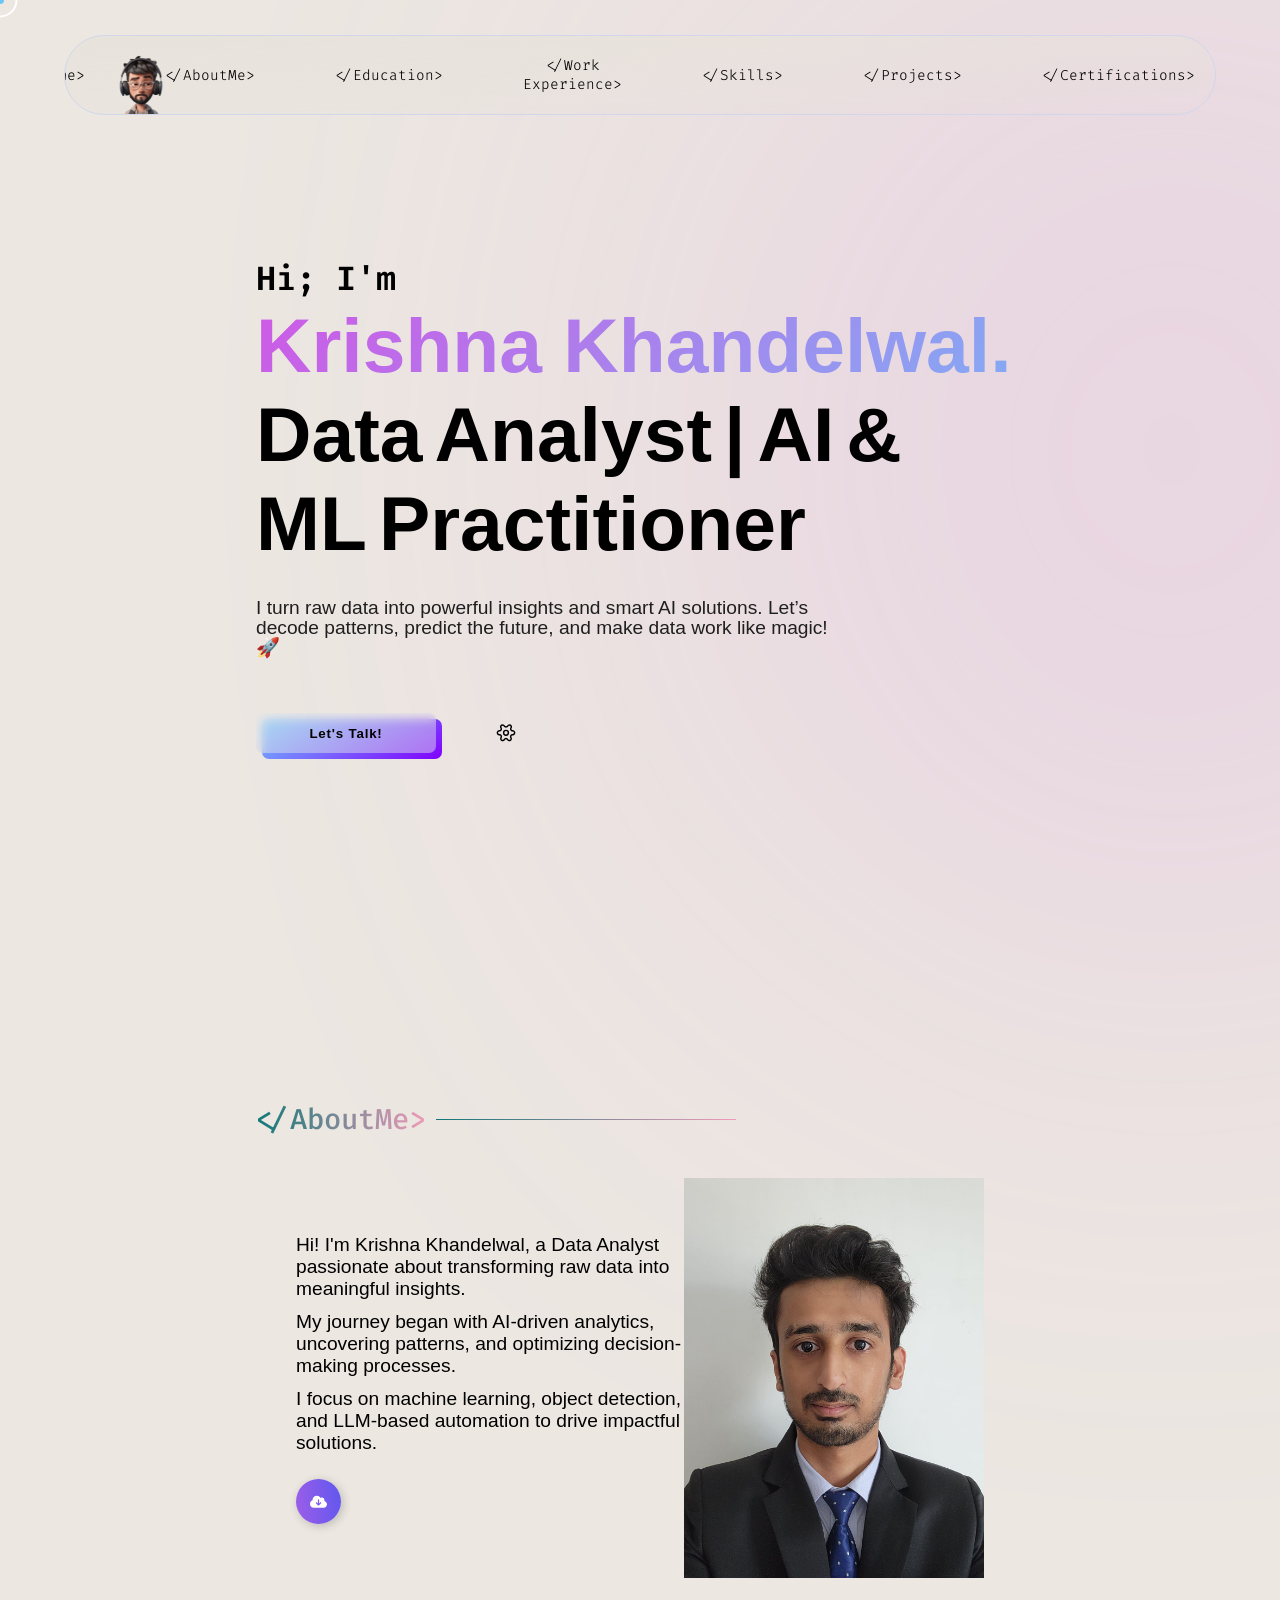
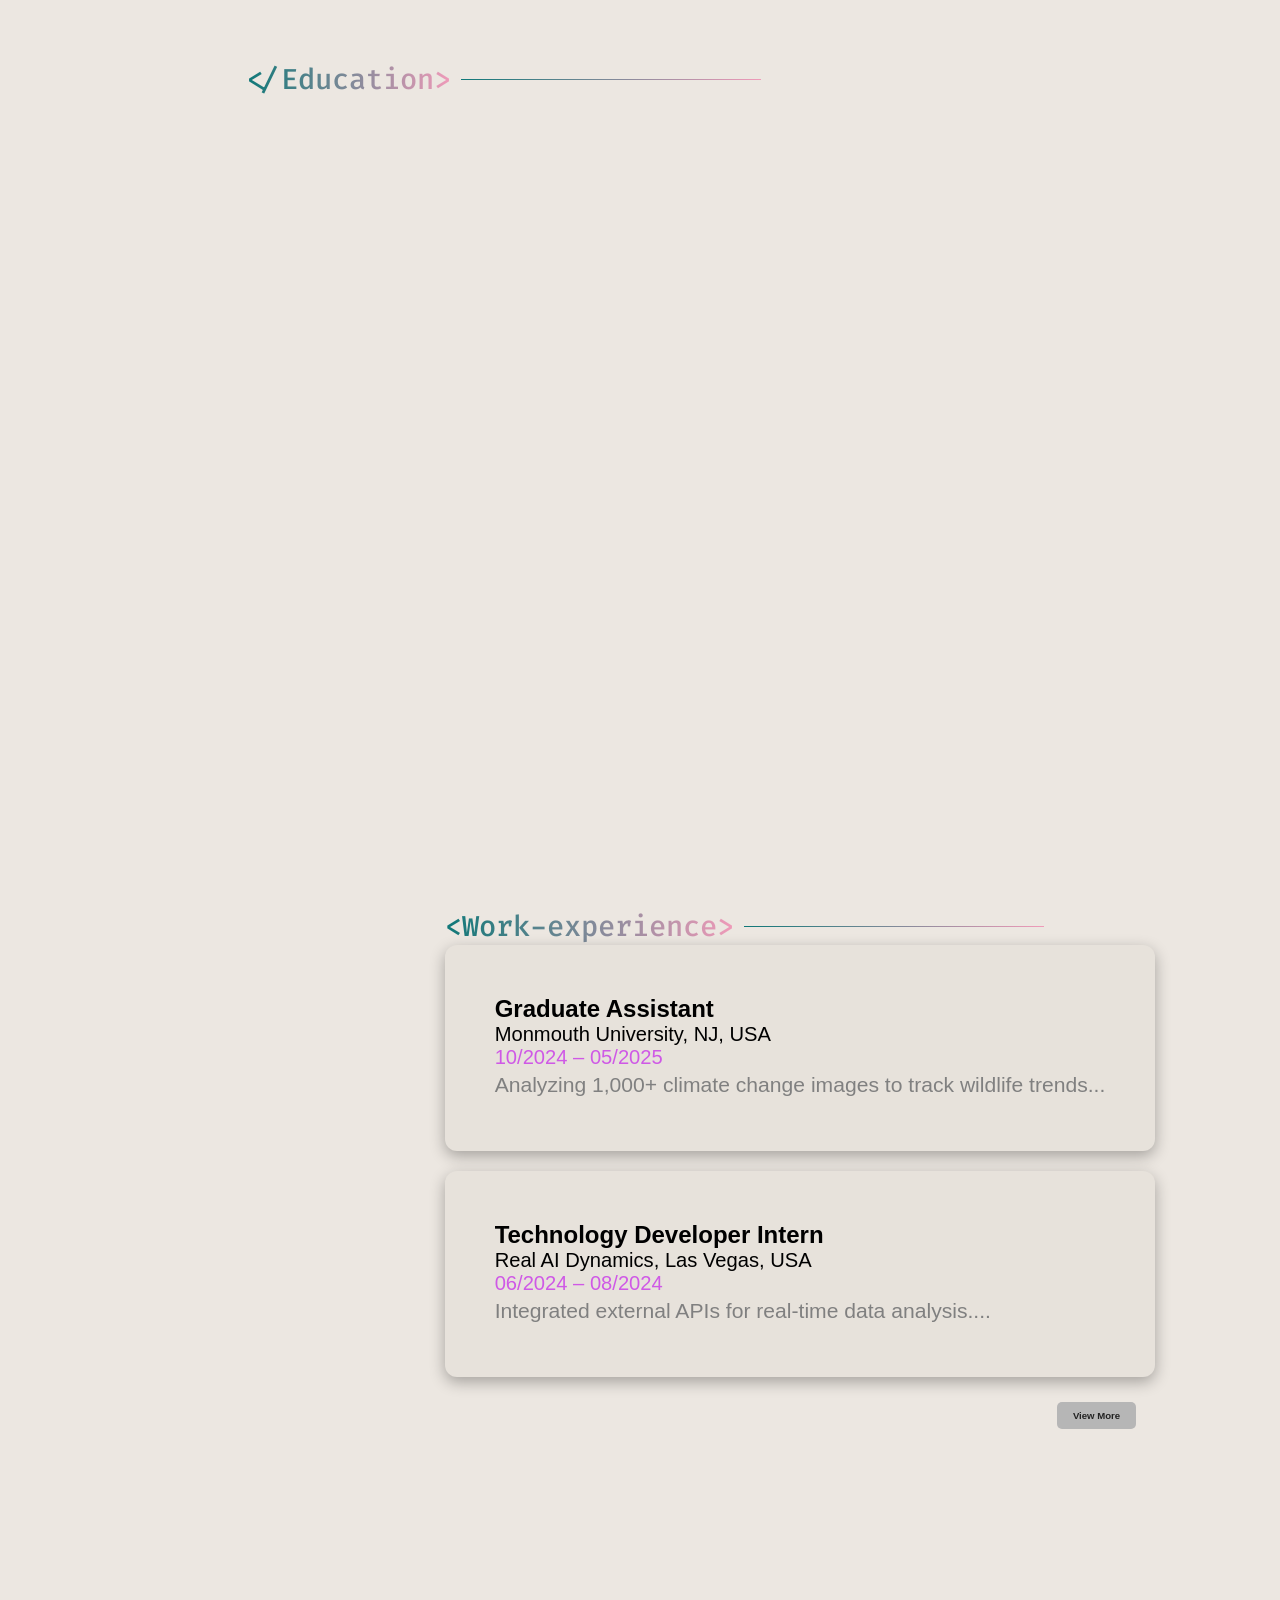
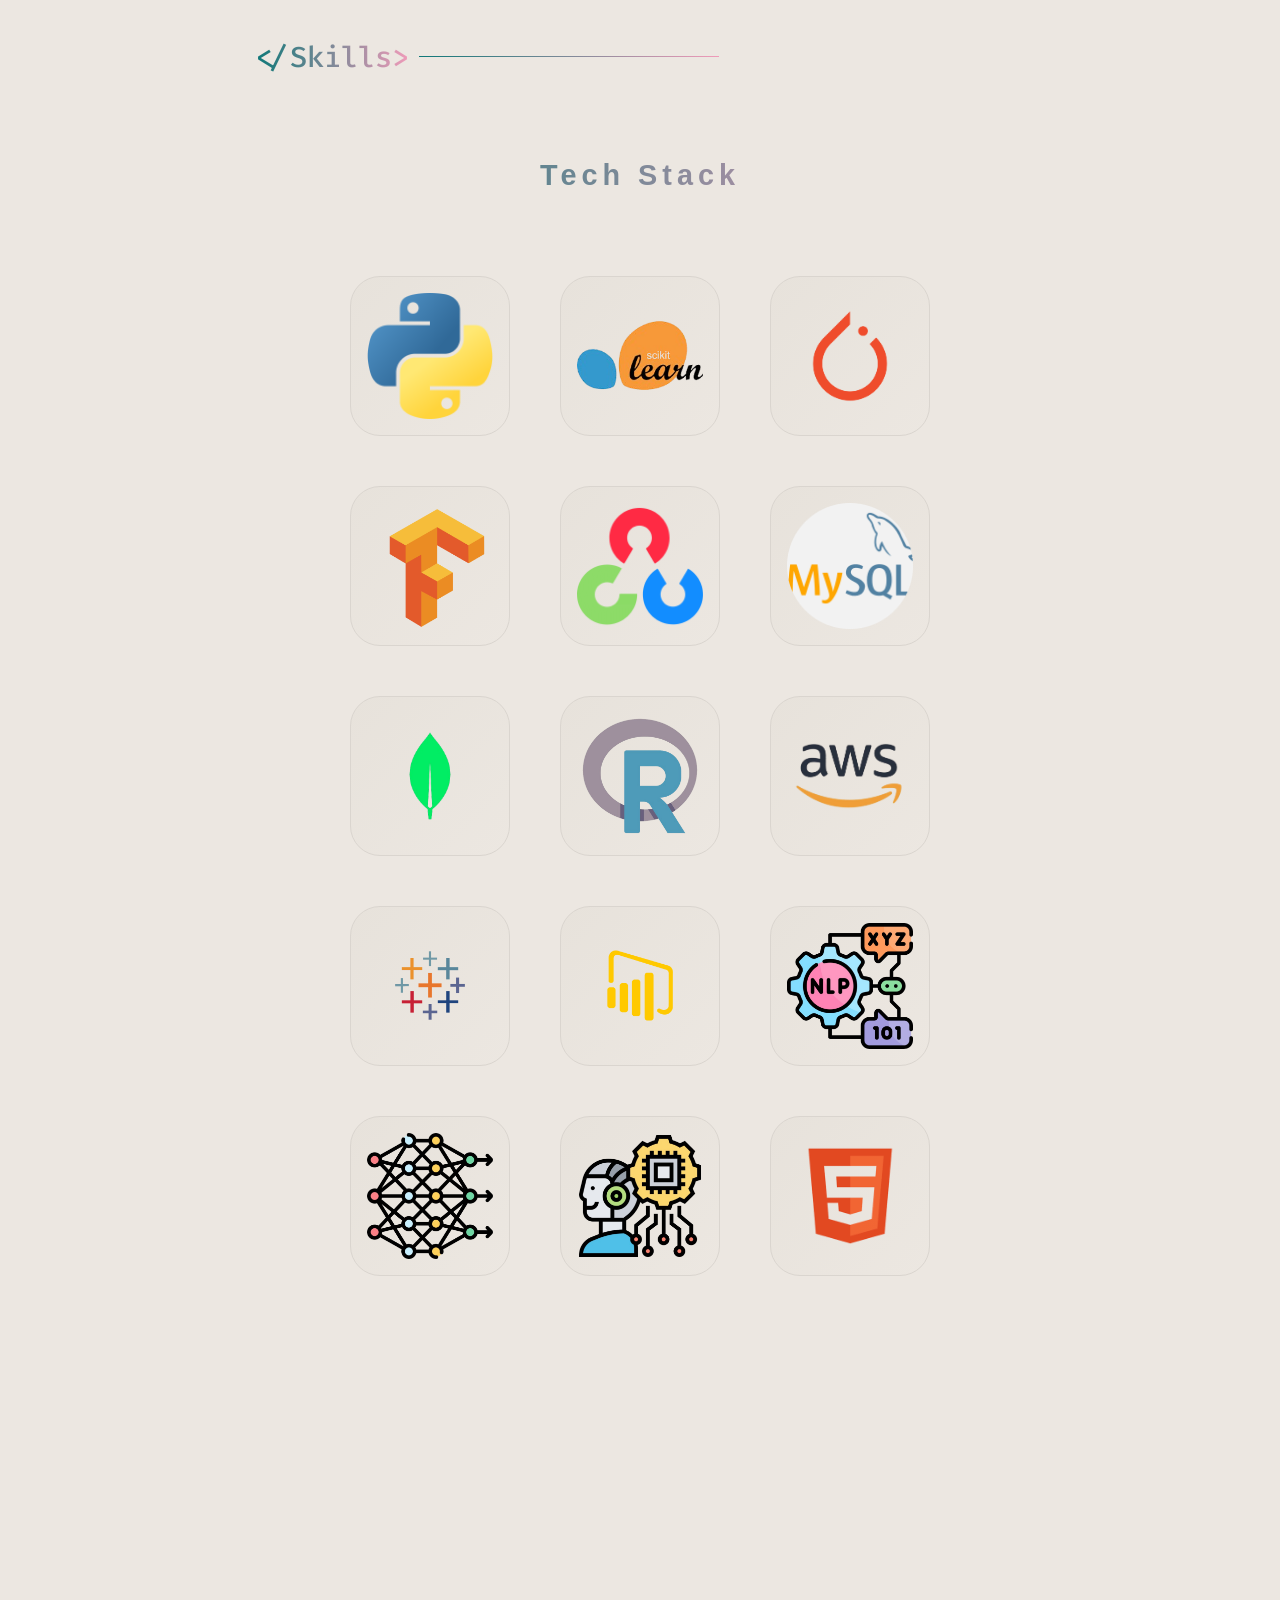
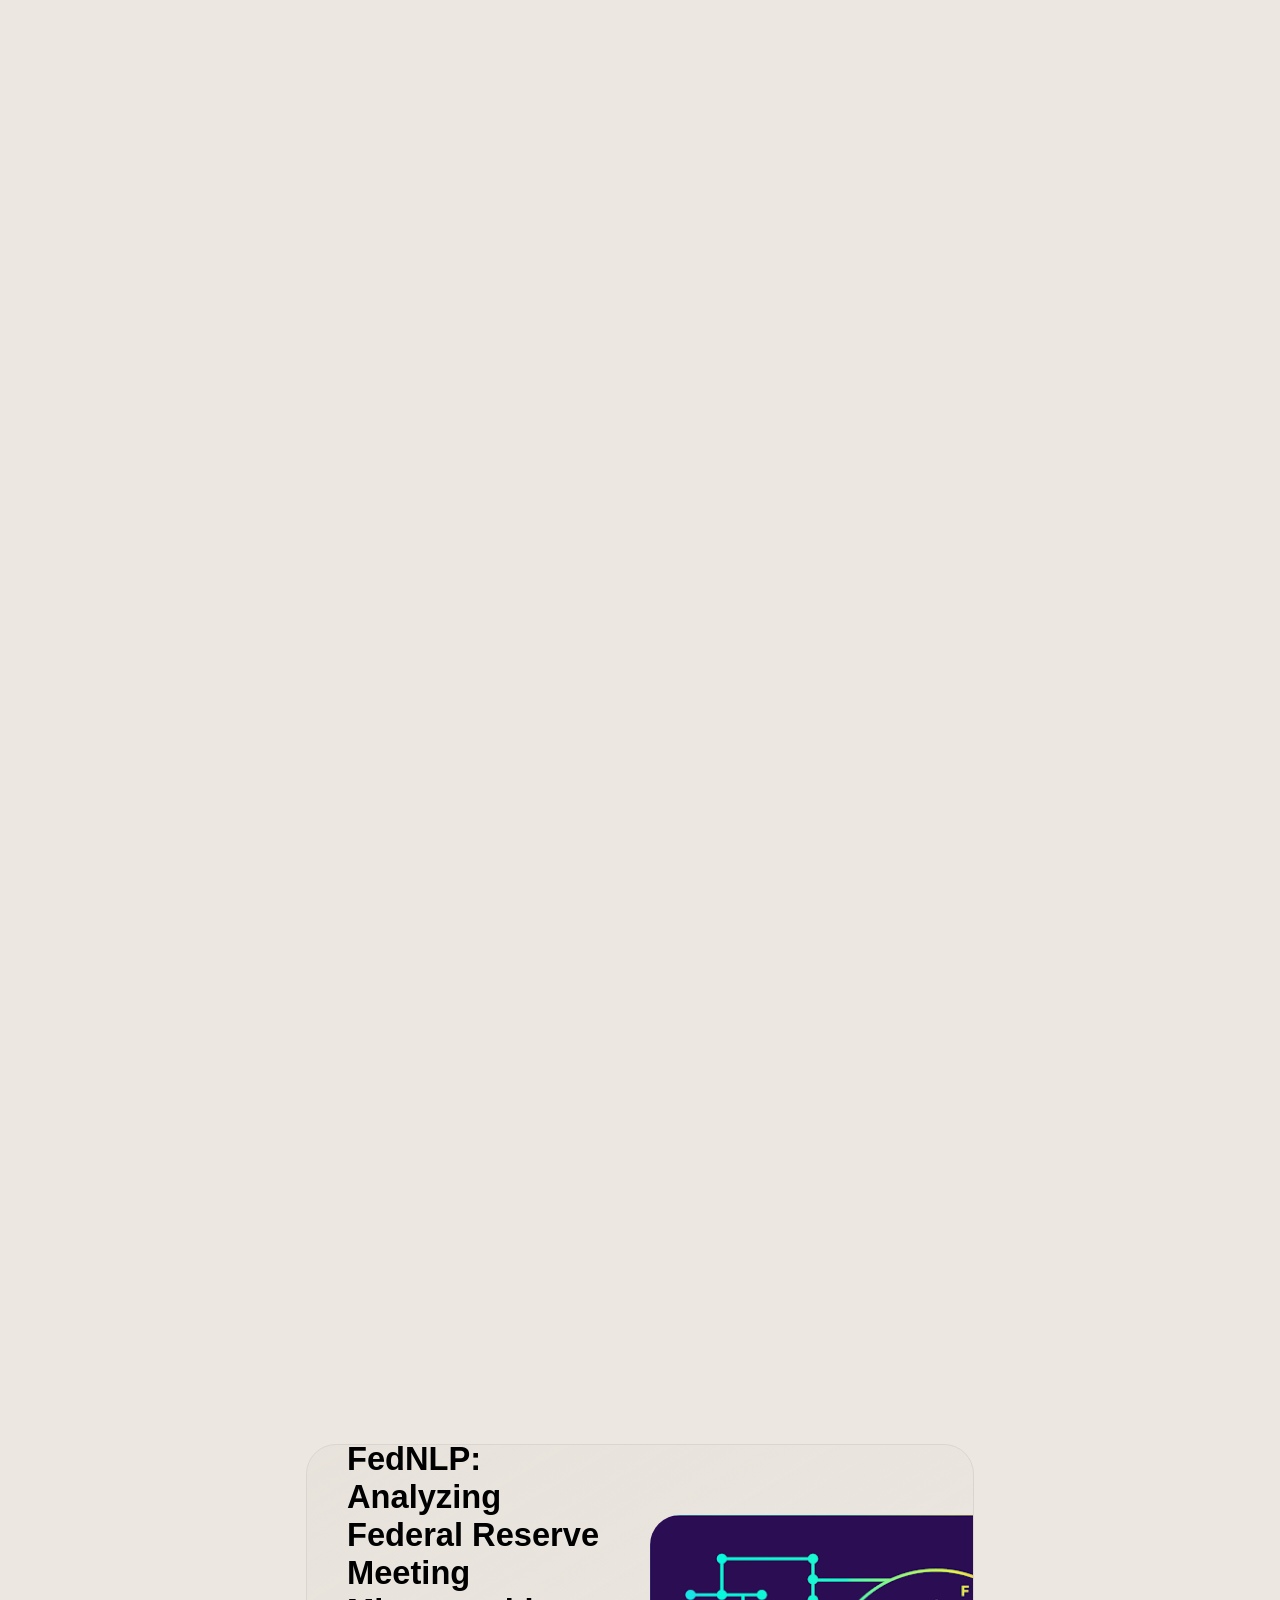
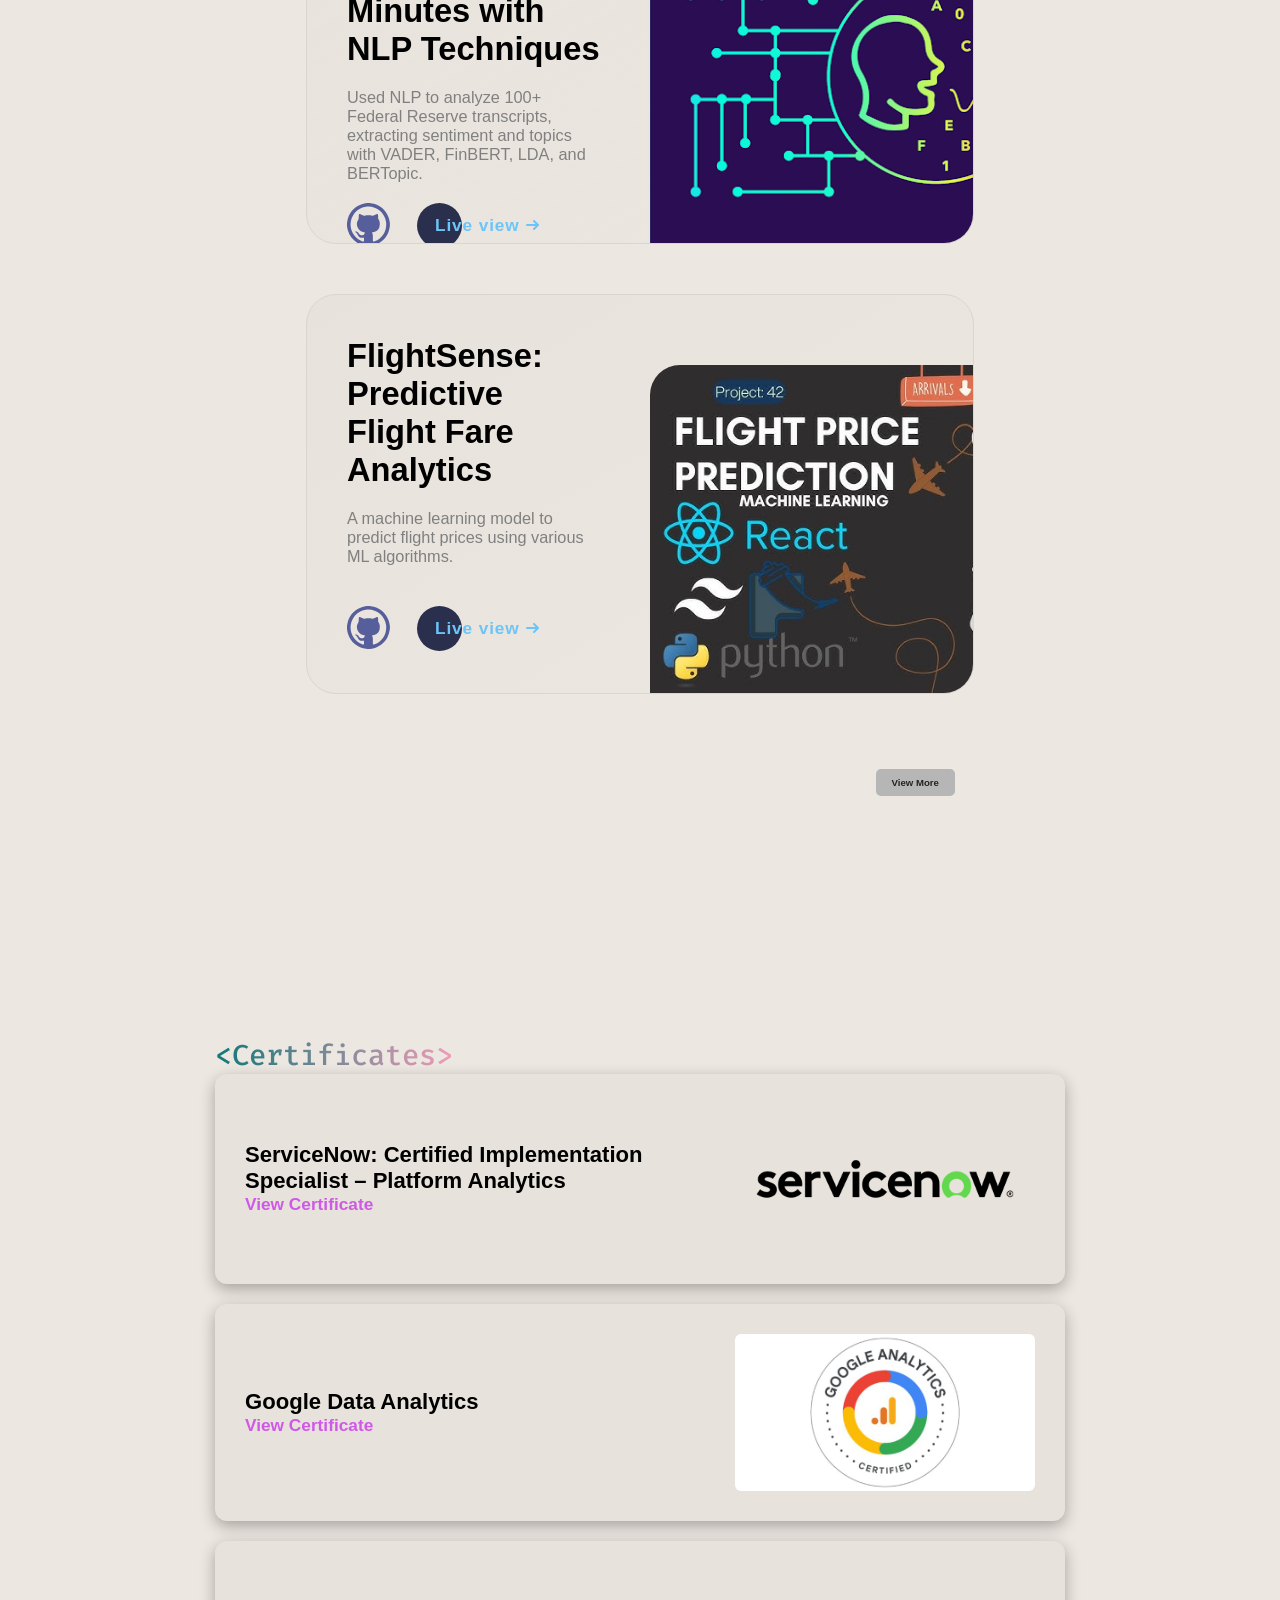
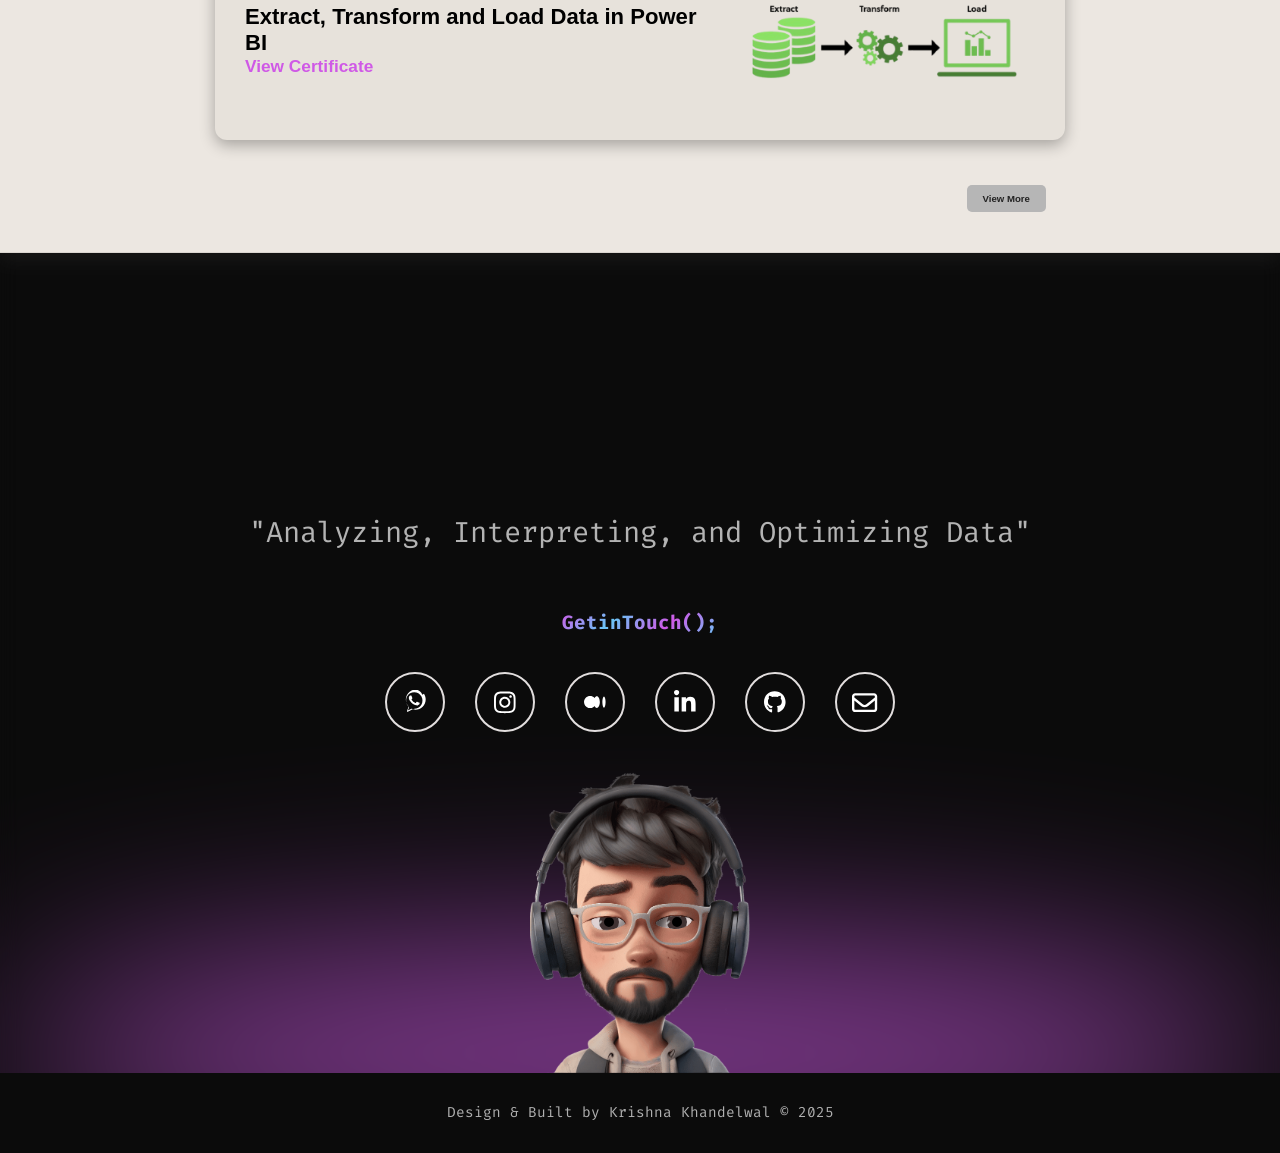
==== commit 0d645e1c: "Add files via upload" ====
--- a/index.html
+++ b/index.html
@@ -370,44 +370,41 @@
 
 
     <section class="work-experience-section-container" id="work-experience" data-aos="fade-up">
-      <div class="work-experience-section">
-        <div class="section-heading">
-          <h2 class="section-heading-article" tabindex="0" aria-label="Work Experience heading">
-            &#60;<a href="work-experience.html">Work-experience</a>&#62;
-          </h2>
-          <p class="sectionHeadingP"></p>
-        </div>
-    
-        <div class="work-experience-details">
-          <p tabindex="0"></p>
-    
-          <!-- Job 1 -->
-          <div class="work-experience-card" data-aos="fade-right">
-            <h3 class="job-title">Graduate Assistant</h3>
-            <p class="company">Monmouth University, NJ, USA</p>
-            <p class="work-duration">10/2024 – Present</p>
-            <p class="job-description">
-              Analyzing 1,000+ climate change images to track wildlife trends. 
-              Implementing YOLO-based object detection for species monitoring and LLMs for automated identification. 
-              Managing large-scale datasets and building interactive dashboards for conservation insights.
-            </p>
-          </div>
-    
-          <!-- Job 2 -->
-          <div class="work-experience-card" data-aos="fade-left">
-            <h3 class="job-title">Technology Developer Intern</h3>
-            <p class="company">Real AI Dynamics, Las Vegas, USA</p>
-            <p class="work-duration">06/2024 – 08/2024</p>
-            <p class="job-description">
-              Integrated CoinMarketCap API for real-time crypto analysis. 
-              Used ChatGPT for AI-driven resume screening and candidate ranking. 
-              Leveraged Power BI for data visualization and fine-tuned GPT-4 to improve resume evaluations via a CLI chatbot.
-            </p>
-          </div>
-          
-        </div>
-      </div>
-    </section>
+  <div class="work-experience-section">
+
+    <div class="section-heading">
+      <h2 class="section-heading-article" tabindex="0" aria-label="Work Experience heading">
+        &#60;Work-experience&#62;
+      </h2>
+      <p class="sectionHeadingP"></p>
+    </div>
+
+    <div class="work-experience-details">
+      <div class="work-experience-card" data-aos="fade-right">
+        <h3 class="job-title">Graduate Assistant</h3>
+        <p class="company">Monmouth University, NJ, USA</p>
+        <p class="work-duration">10/2024 – 05/2025</p>
+        <p class="job-description">
+          Analyzing 1,000+ climate change images to track wildlife trends...
+        </p>
+      </div>
+
+      <div class="work-experience-card" data-aos="fade-left">
+        <h3 class="job-title">Technology Developer Intern</h3>
+        <p class="company">Real AI Dynamics, Las Vegas, USA</p>
+        <p class="work-duration">06/2024 – 08/2024</p>
+        <p class="job-description">
+          Integrated external APIs for real-time data analysis....
+        </p>
+      </div>
+    </div>
+
+   <div class="section-footer">
+    <a href="work-experience.html" class="view-more-btn">View More</a>
+  </div>
+
+  </div>
+</section>
 
     <!------Work Exp END----- -->
     
@@ -683,13 +680,14 @@
               </div>
             </div>
           </div>
-
+          <div class="section-footer">
+    <a href="projects.html" class="view-more-btn">View More</a>
+  </div>
           <!-- ------End of project section---------------- -->
 
         </div>
       </div>
     </section>
-
 
 <!-- ---------certificate Starts------------- -->
 
@@ -735,7 +733,9 @@
         <img src="src/png/ets.png" alt="Power BI Certificate" class="certificate-image">
       </div>
 
-      
+      <div class="section-footer">
+    <a href="certificates.html" class="view-more-btn">View More</a>
+  </div>
 
     </div>
     
--- a/style.css
+++ b/style.css
@@ -1147,7 +1147,7 @@
 /* Work Experience Details Container */
 .work-experience-details {
     width: 100%; /* Prevents right stretching */
-    max-width: 850px; /* Matches Education section */
+    max-width: 950px; /* Matches Education section */
     display: flex;
     flex-direction: column;
     gap: 20px;
@@ -1157,13 +1157,14 @@
 /* Work Experience Card */
 .work-experience-card {
     background: var(--tech-stack-box-first-color);
-    padding: 40px;
+    padding: 50px;
     border-radius: 12px;
     transition: 0.3s ease-in-out;
     text-align: left;
     box-shadow: 0px 5px 15px rgba(0, 0, 0, 0.3);
     width: 100%;
     max-width: 850px; /* Matches Education card width */
+    
 }
 
 .work-experience-card:hover {
@@ -1196,6 +1197,41 @@
 /* Highlight */
 .highlight {
     color: var(--color-white);
+}
+
+/* This is the main container for your work experience content.
+  Apply your section's padding here.
+*/
+.work-experience-section {
+  padding: 2rem; /* Adjust this value to match your other sections */
+  /* Add your background-color, border-radius, etc., here as well */
+}
+
+/* This container for the button now lives inside the padded area.
+  The flex rule will push it to the right edge of that padded area.
+*/
+.section-footer {
+  display: flex;
+  justify-content: flex-end; 
+  margin-top: 20px; 
+}
+
+/* The button styling remains the same */
+.view-more-btn {
+  padding: 8px 18px;
+  border: 1px solid #888;
+  border-radius: 6px;
+  background-color: transparent;
+  color: #333;
+  text-decoration: none;
+  font-weight: 500;
+  transition: all 0.3s ease;
+}
+
+.view-more-btn:hover {
+  background-color: #333;
+  color: #fff;
+  border-color: #333;
 }
 
  /*end of work exp*/
@@ -1397,6 +1433,7 @@
     gap: 20px
 }
 
+
 .github-redirect {
     width: 50px
 }
@@ -1461,6 +1498,43 @@
 
 .cta:active {
     transform: scale(.95)
+}
+/* Container to position the button */
+.section-footer {
+  display: flex;
+  justify-content: flex-end; /* Pushes the button to the right */
+  width: 100%;
+  
+  /* --- 👇 UPDATE THE VALUES BELOW 👇 --- */
+
+  /* 1. Find the max-width of your .project-box-wrapper and use it here */
+  max-width: 1140px; /* EXAMPLE VALUE - CHANGE THIS */
+
+  /* 2. Match the horizontal padding of your .project-box */
+  padding: 0 2rem; /* EXAMPLE VALUE - CHANGE THIS */
+  
+  /* This centers the container and adds space on top */
+  margin: 25px auto 0;
+  
+  /* This prevents padding from breaking the alignment */
+  box-sizing: border-box; 
+}
+
+/* Styling for the button (no changes needed here) */
+.view-more-btn {
+  padding: 8px 18px;
+  border: 1px solid #888;
+  border-radius: 6px;
+  background-color: #f0f0f0;
+  color: #333;
+  text-decoration: none;
+  font-weight: 500;
+  transition: all 0.3s ease;
+}
+
+.view-more-btn:hover {
+  background-color: #333;
+  color: #fff;
 }
 
 /* Center the Certificates Section */
